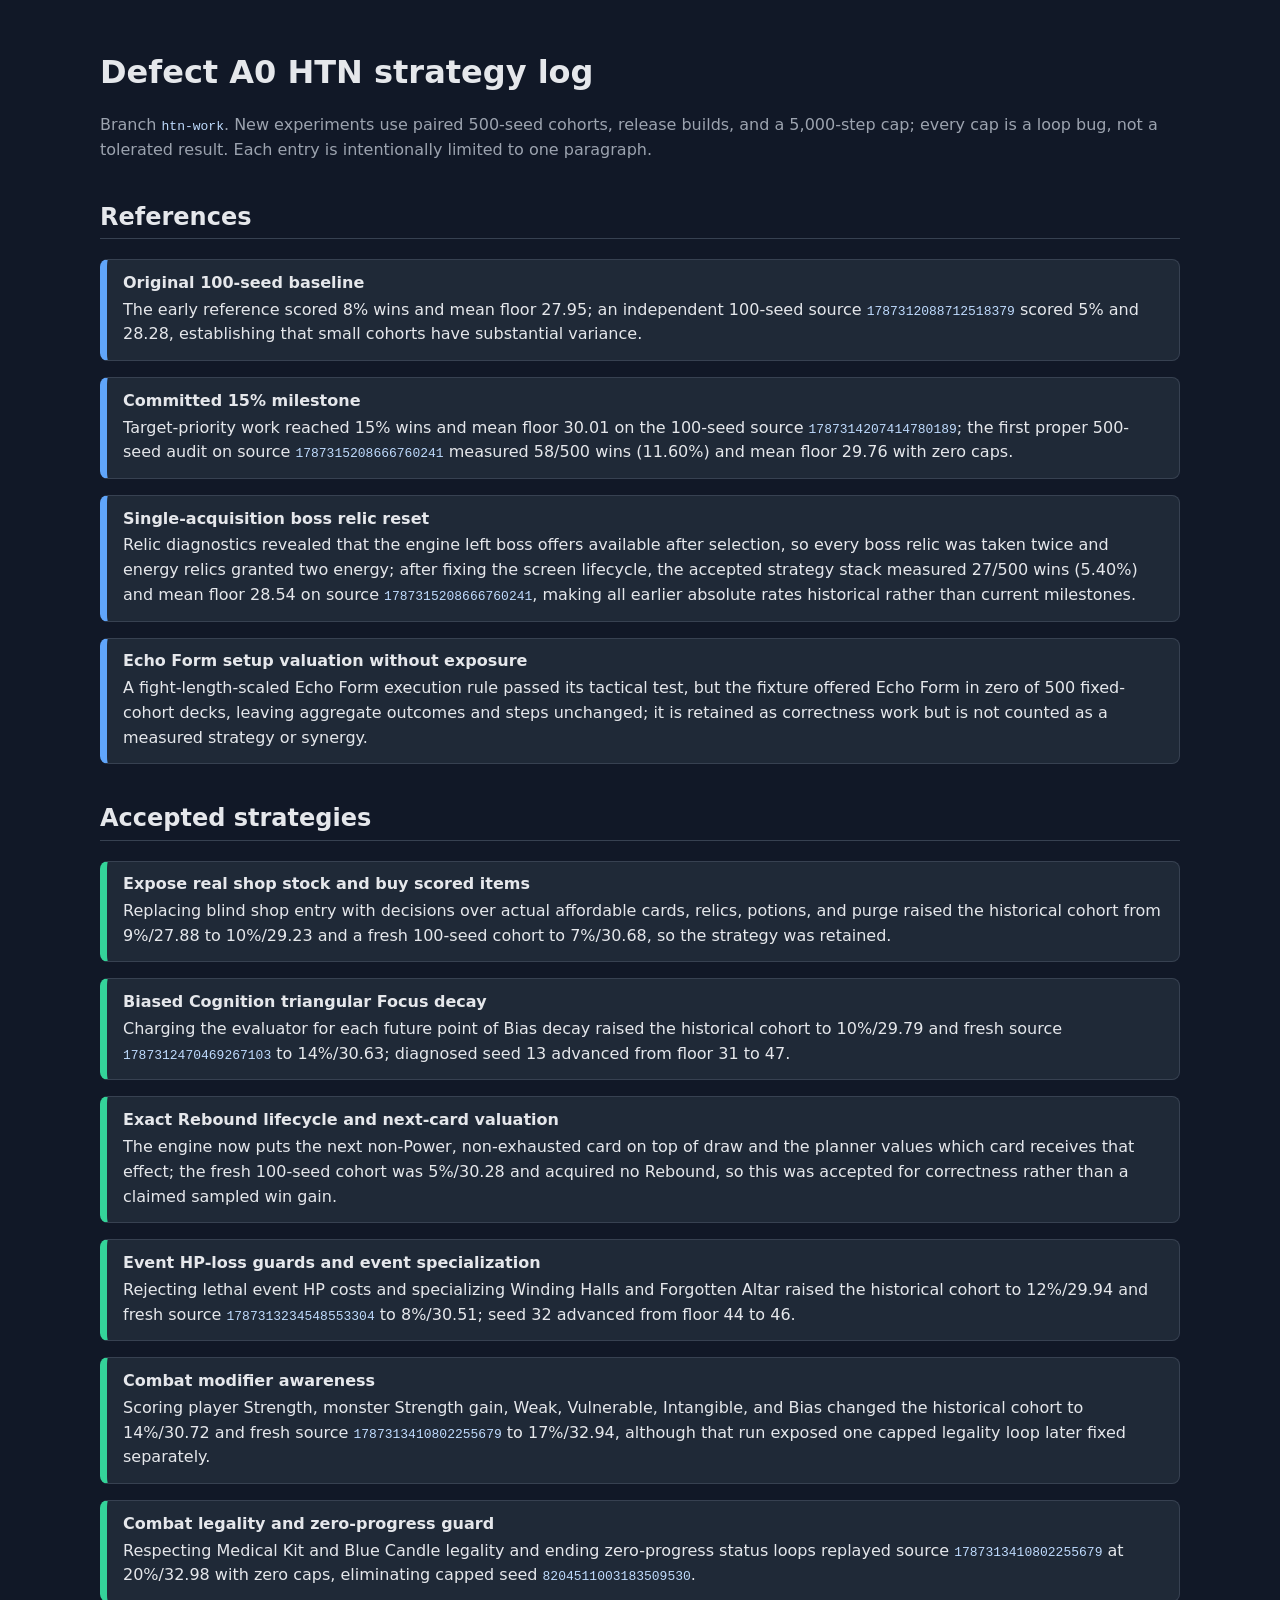
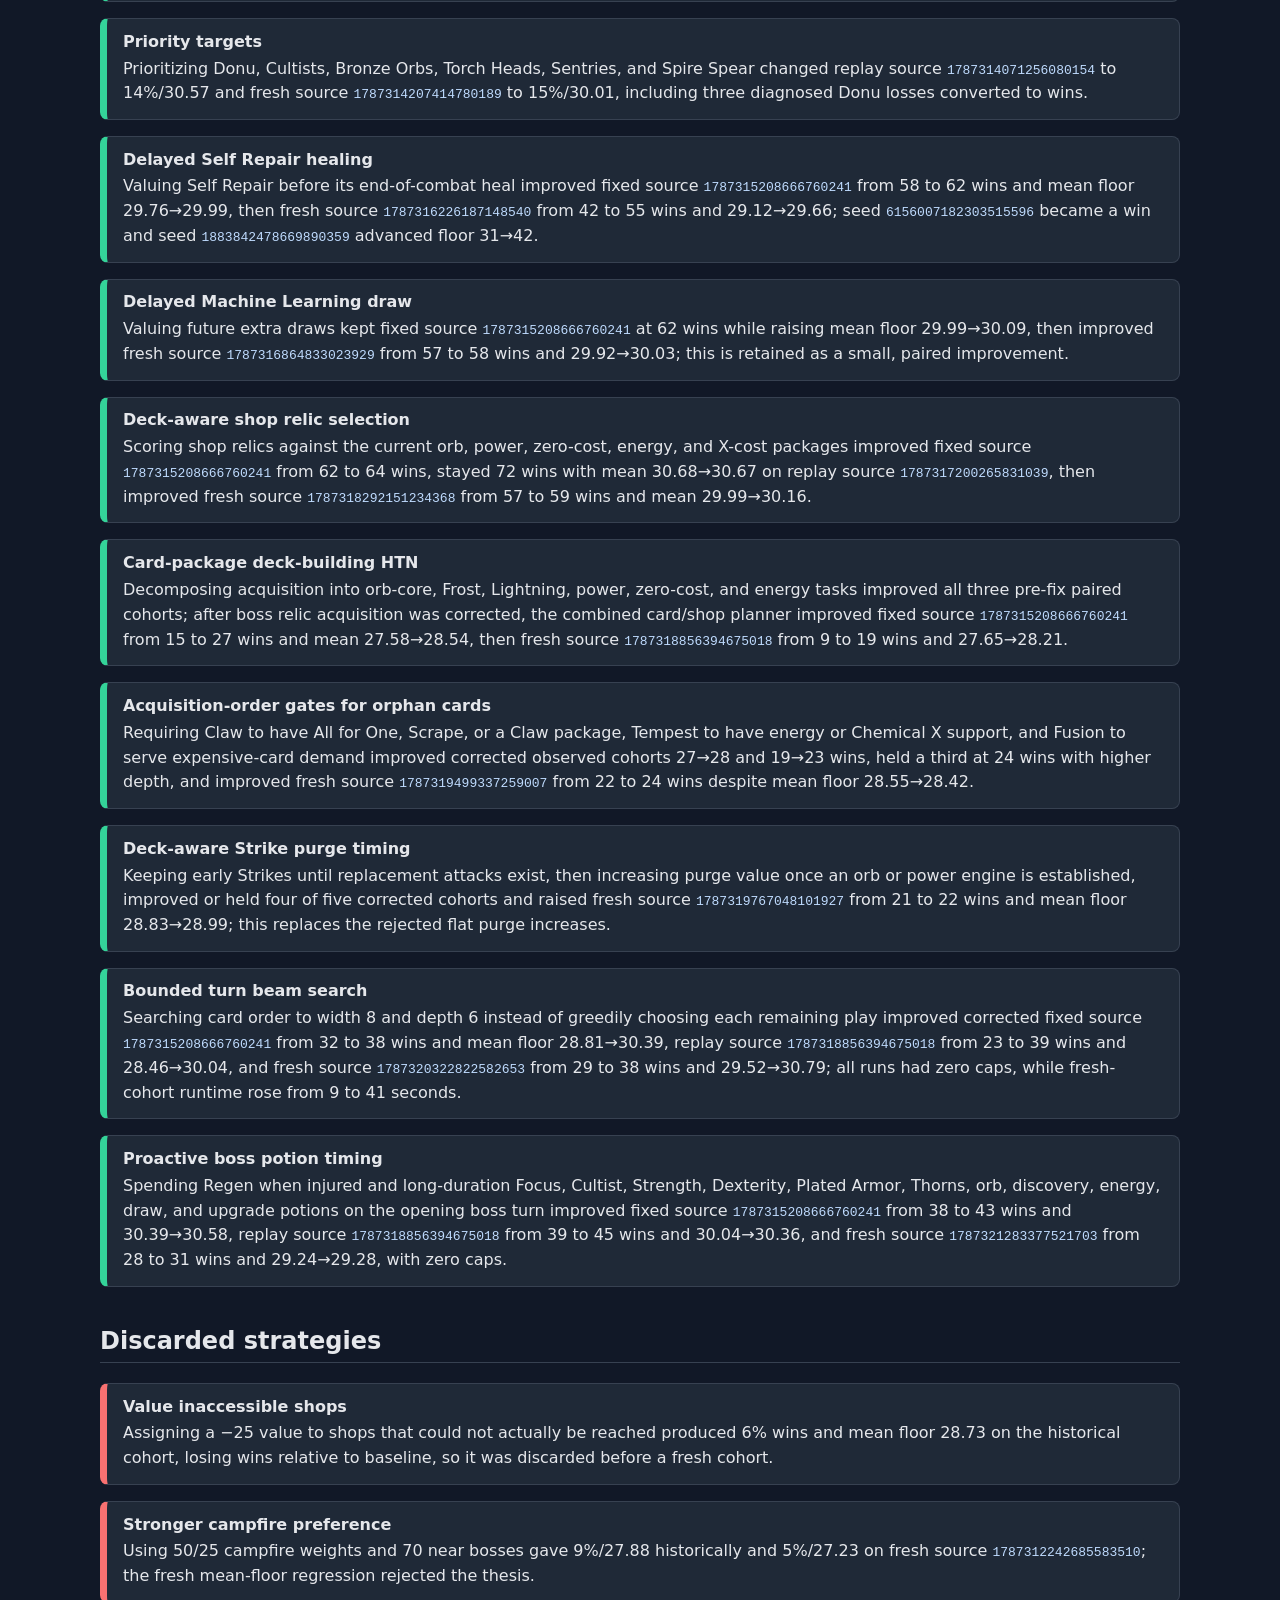
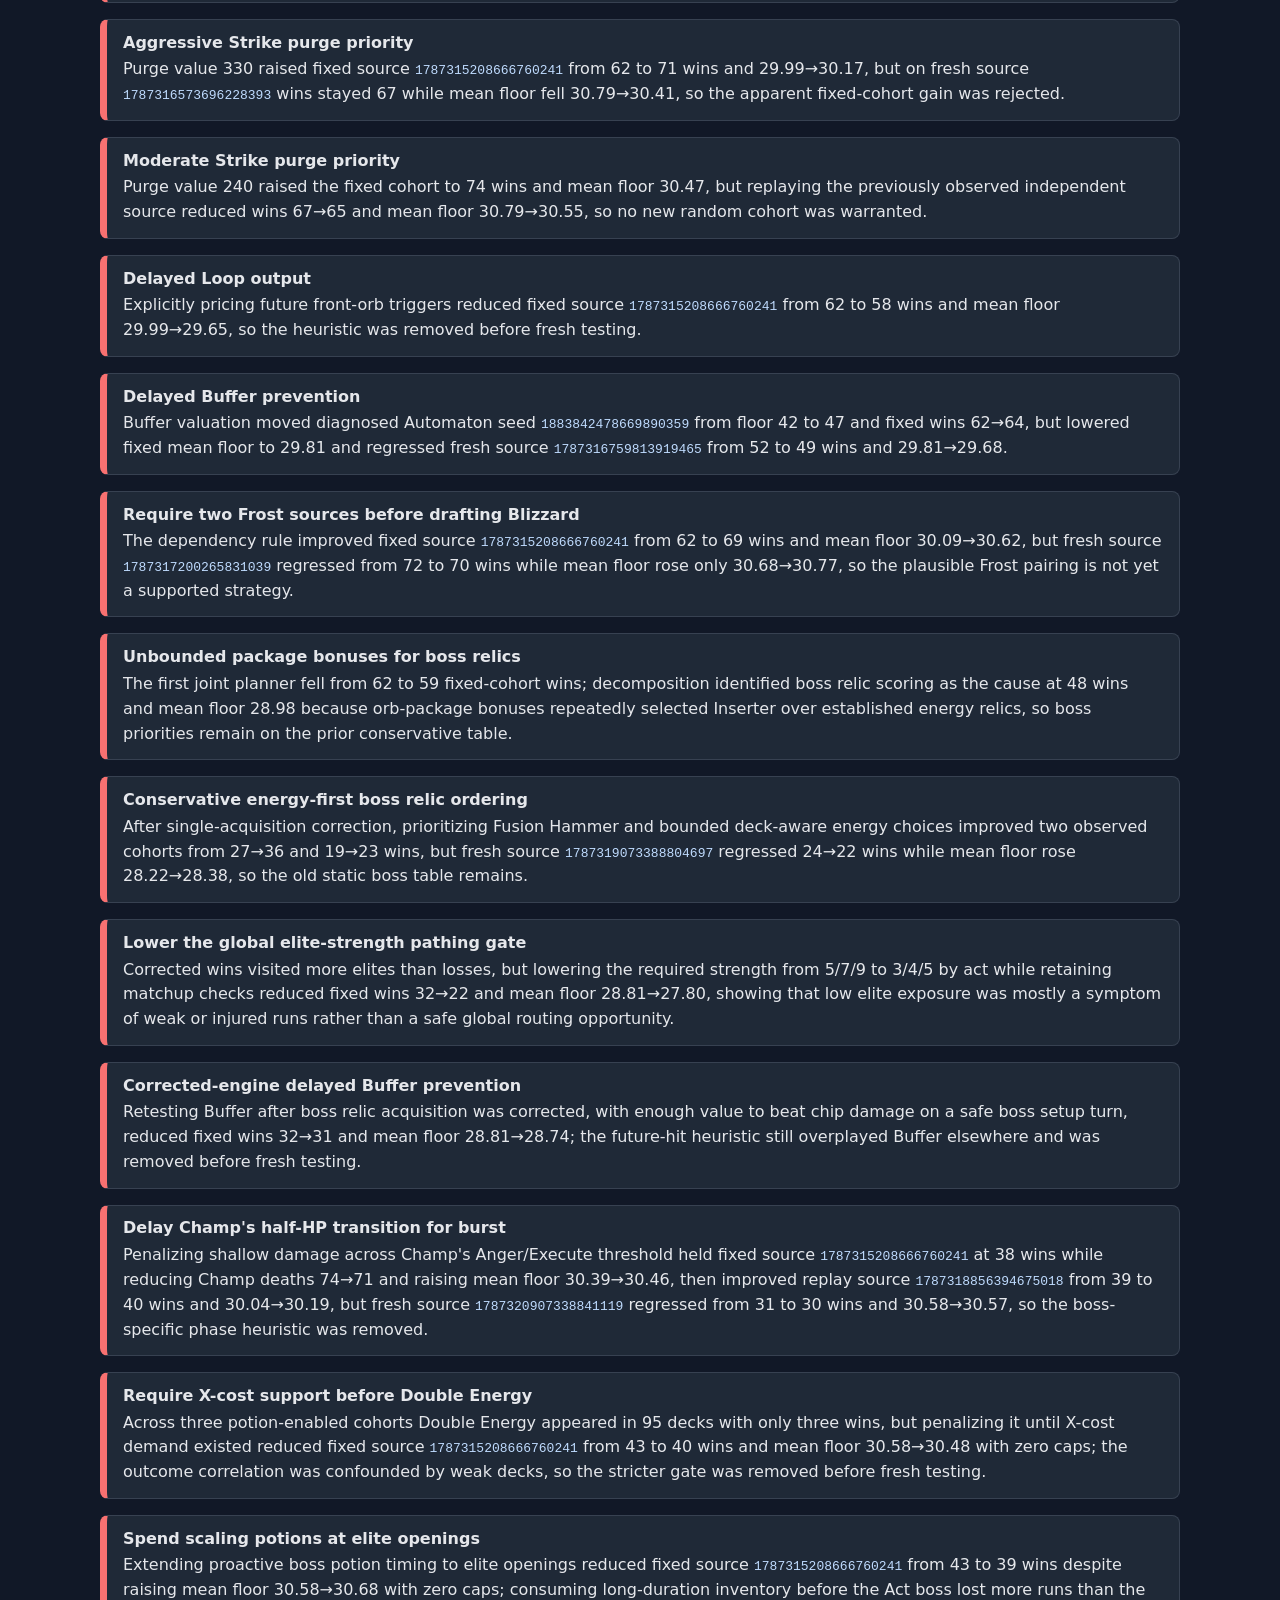
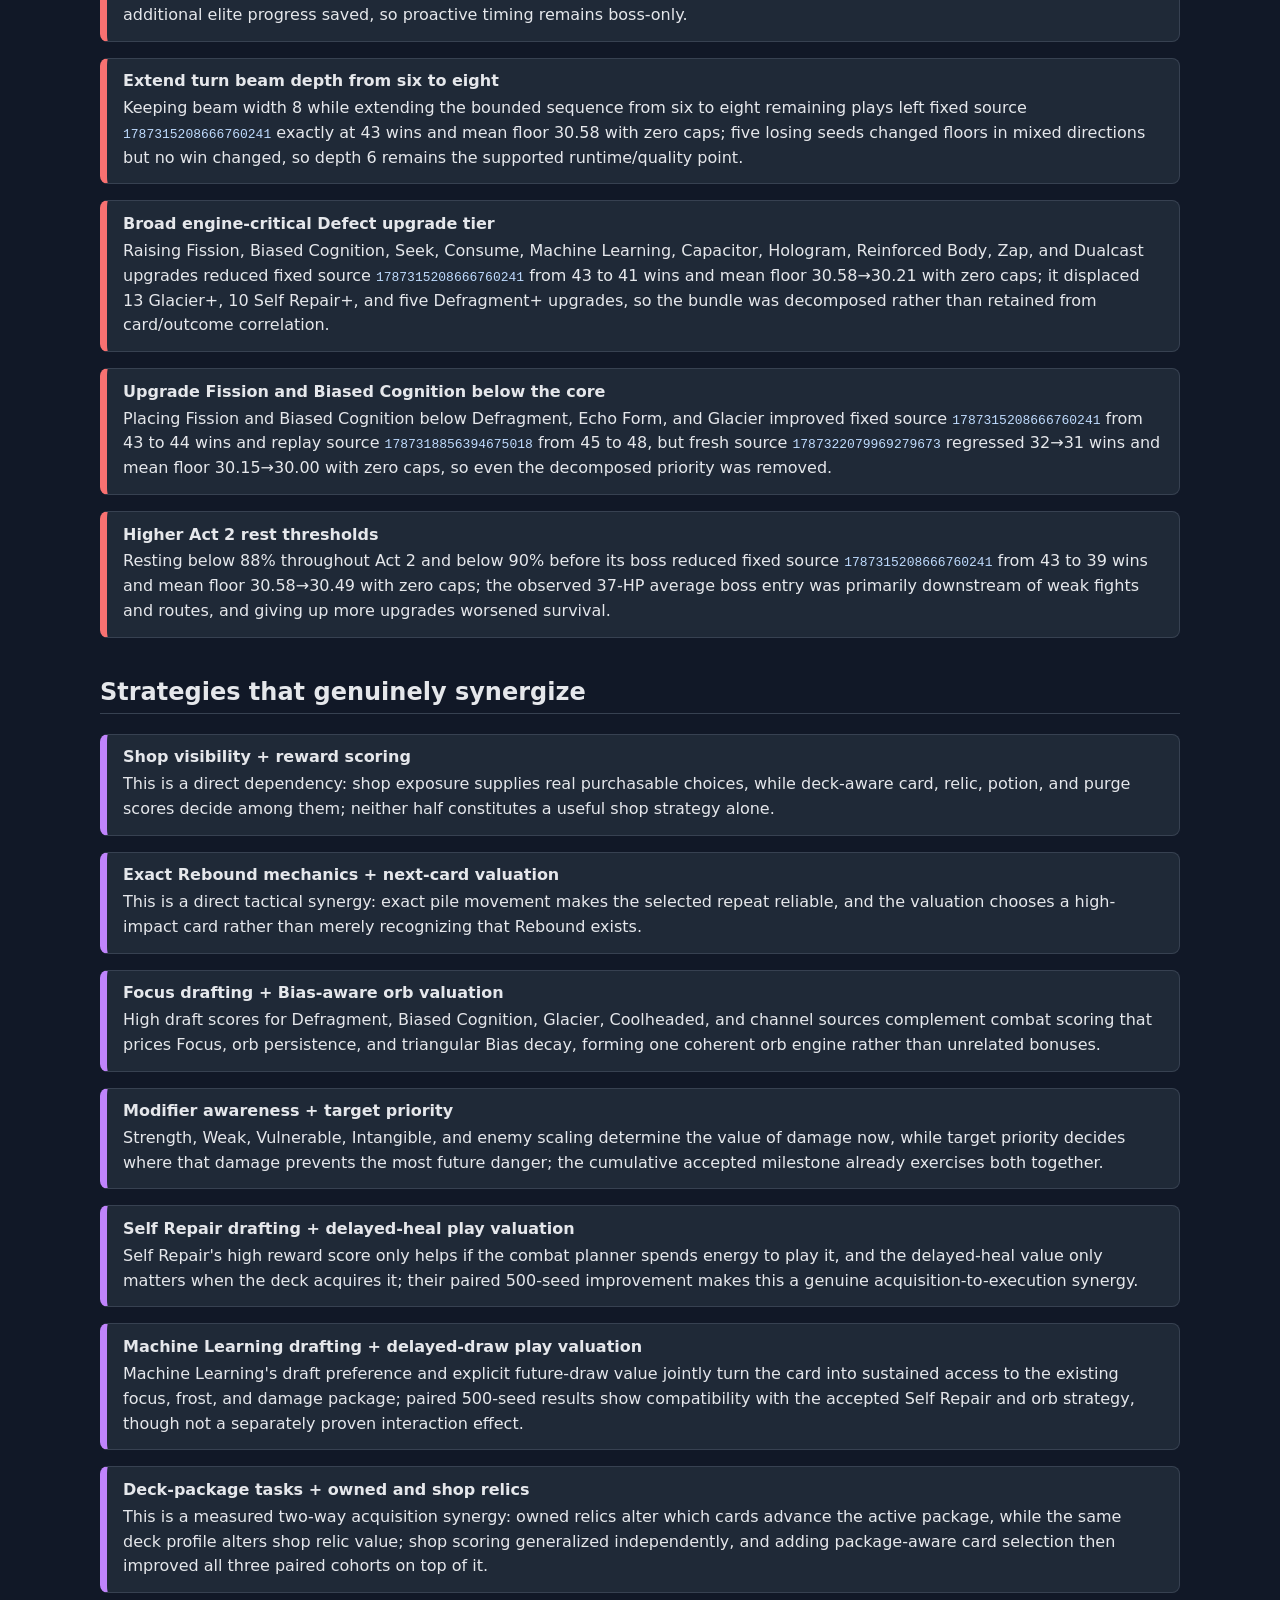
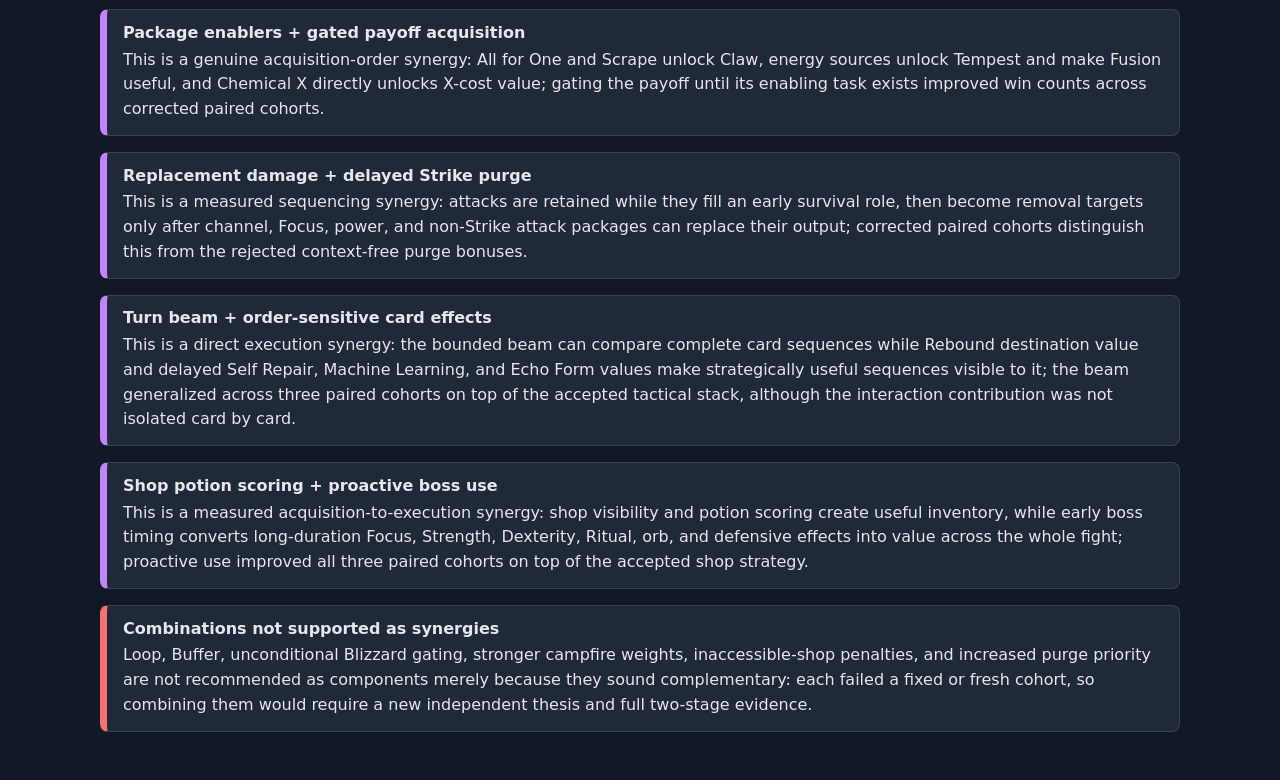
==== HTN_STRATEGY_LOG.html @ 32a55fc6 "Record discarded corrected HTN strategies" ====
<!doctype html>
<html lang="en">
<head>
  <meta charset="utf-8">
  <meta name="viewport" content="width=device-width, initial-scale=1">
  <title>Defect A0 HTN Strategy Log</title>
  <style>
    :root { color-scheme: dark; font-family: ui-sans-serif, system-ui, sans-serif; background: #111827; color: #e5e7eb; }
    body { max-width: 1080px; margin: 0 auto; padding: 2rem; line-height: 1.55; }
    h1, h2, h3 { line-height: 1.2; }
    h2 { margin-top: 2.5rem; border-bottom: 1px solid #374151; padding-bottom: .4rem; }
    article { border: 1px solid #374151; border-left-width: .45rem; border-radius: .5rem; margin: 1rem 0; padding: .8rem 1rem; background: #1f2937; }
    article.accepted { border-left-color: #34d399; }
    article.rejected { border-left-color: #f87171; }
    article.reference { border-left-color: #60a5fa; }
    article.synergy { border-left-color: #c084fc; }
    article h3 { margin: 0 0 .35rem; font-size: 1rem; }
    article p { margin: 0; }
    code { color: #bfdbfe; }
    .meta { color: #9ca3af; }
  </style>
</head>
<body>
  <header>
    <h1>Defect A0 HTN strategy log</h1>
    <p class="meta">Branch <code>htn-work</code>. New experiments use paired 500-seed cohorts, release builds, and a 5,000-step cap; every cap is a loop bug, not a tolerated result. Each entry is intentionally limited to one paragraph.</p>
  </header>

  <main>
    <section>
      <h2>References</h2>
      <article class="reference"><h3>Original 100-seed baseline</h3><p>The early reference scored 8% wins and mean floor 27.95; an independent 100-seed source <code>1787312088712518379</code> scored 5% and 28.28, establishing that small cohorts have substantial variance.</p></article>
      <article class="reference"><h3>Committed 15% milestone</h3><p>Target-priority work reached 15% wins and mean floor 30.01 on the 100-seed source <code>1787314207414780189</code>; the first proper 500-seed audit on source <code>1787315208666760241</code> measured 58/500 wins (11.60%) and mean floor 29.76 with zero caps.</p></article>
      <article class="reference"><h3>Single-acquisition boss relic reset</h3><p>Relic diagnostics revealed that the engine left boss offers available after selection, so every boss relic was taken twice and energy relics granted two energy; after fixing the screen lifecycle, the accepted strategy stack measured 27/500 wins (5.40%) and mean floor 28.54 on source <code>1787315208666760241</code>, making all earlier absolute rates historical rather than current milestones.</p></article>
      <article class="reference"><h3>Echo Form setup valuation without exposure</h3><p>A fight-length-scaled Echo Form execution rule passed its tactical test, but the fixture offered Echo Form in zero of 500 fixed-cohort decks, leaving aggregate outcomes and steps unchanged; it is retained as correctness work but is not counted as a measured strategy or synergy.</p></article>
    </section>

    <section>
      <h2>Accepted strategies</h2>
      <article class="accepted"><h3>Expose real shop stock and buy scored items</h3><p>Replacing blind shop entry with decisions over actual affordable cards, relics, potions, and purge raised the historical cohort from 9%/27.88 to 10%/29.23 and a fresh 100-seed cohort to 7%/30.68, so the strategy was retained.</p></article>
      <article class="accepted"><h3>Biased Cognition triangular Focus decay</h3><p>Charging the evaluator for each future point of Bias decay raised the historical cohort to 10%/29.79 and fresh source <code>1787312470469267103</code> to 14%/30.63; diagnosed seed 13 advanced from floor 31 to 47.</p></article>
      <article class="accepted"><h3>Exact Rebound lifecycle and next-card valuation</h3><p>The engine now puts the next non-Power, non-exhausted card on top of draw and the planner values which card receives that effect; the fresh 100-seed cohort was 5%/30.28 and acquired no Rebound, so this was accepted for correctness rather than a claimed sampled win gain.</p></article>
      <article class="accepted"><h3>Event HP-loss guards and event specialization</h3><p>Rejecting lethal event HP costs and specializing Winding Halls and Forgotten Altar raised the historical cohort to 12%/29.94 and fresh source <code>1787313234548553304</code> to 8%/30.51; seed 32 advanced from floor 44 to 46.</p></article>
      <article class="accepted"><h3>Combat modifier awareness</h3><p>Scoring player Strength, monster Strength gain, Weak, Vulnerable, Intangible, and Bias changed the historical cohort to 14%/30.72 and fresh source <code>1787313410802255679</code> to 17%/32.94, although that run exposed one capped legality loop later fixed separately.</p></article>
      <article class="accepted"><h3>Combat legality and zero-progress guard</h3><p>Respecting Medical Kit and Blue Candle legality and ending zero-progress status loops replayed source <code>1787313410802255679</code> at 20%/32.98 with zero caps, eliminating capped seed <code>8204511003183509530</code>.</p></article>
      <article class="accepted"><h3>Priority targets</h3><p>Prioritizing Donu, Cultists, Bronze Orbs, Torch Heads, Sentries, and Spire Spear changed replay source <code>1787314071256080154</code> to 14%/30.57 and fresh source <code>1787314207414780189</code> to 15%/30.01, including three diagnosed Donu losses converted to wins.</p></article>
      <article class="accepted"><h3>Delayed Self Repair healing</h3><p>Valuing Self Repair before its end-of-combat heal improved fixed source <code>1787315208666760241</code> from 58 to 62 wins and mean floor 29.76→29.99, then fresh source <code>1787316226187148540</code> from 42 to 55 wins and 29.12→29.66; seed <code>6156007182303515596</code> became a win and seed <code>1883842478669890359</code> advanced floor 31→42.</p></article>
      <article class="accepted"><h3>Delayed Machine Learning draw</h3><p>Valuing future extra draws kept fixed source <code>1787315208666760241</code> at 62 wins while raising mean floor 29.99→30.09, then improved fresh source <code>1787316864833023929</code> from 57 to 58 wins and 29.92→30.03; this is retained as a small, paired improvement.</p></article>
      <article class="accepted"><h3>Deck-aware shop relic selection</h3><p>Scoring shop relics against the current orb, power, zero-cost, energy, and X-cost packages improved fixed source <code>1787315208666760241</code> from 62 to 64 wins, stayed 72 wins with mean 30.68→30.67 on replay source <code>1787317200265831039</code>, then improved fresh source <code>1787318292151234368</code> from 57 to 59 wins and mean 29.99→30.16.</p></article>
      <article class="accepted"><h3>Card-package deck-building HTN</h3><p>Decomposing acquisition into orb-core, Frost, Lightning, power, zero-cost, and energy tasks improved all three pre-fix paired cohorts; after boss relic acquisition was corrected, the combined card/shop planner improved fixed source <code>1787315208666760241</code> from 15 to 27 wins and mean 27.58→28.54, then fresh source <code>1787318856394675018</code> from 9 to 19 wins and 27.65→28.21.</p></article>
      <article class="accepted"><h3>Acquisition-order gates for orphan cards</h3><p>Requiring Claw to have All for One, Scrape, or a Claw package, Tempest to have energy or Chemical X support, and Fusion to serve expensive-card demand improved corrected observed cohorts 27→28 and 19→23 wins, held a third at 24 wins with higher depth, and improved fresh source <code>1787319499337259007</code> from 22 to 24 wins despite mean floor 28.55→28.42.</p></article>
      <article class="accepted"><h3>Deck-aware Strike purge timing</h3><p>Keeping early Strikes until replacement attacks exist, then increasing purge value once an orb or power engine is established, improved or held four of five corrected cohorts and raised fresh source <code>1787319767048101927</code> from 21 to 22 wins and mean floor 28.83→28.99; this replaces the rejected flat purge increases.</p></article>
      <article class="accepted"><h3>Bounded turn beam search</h3><p>Searching card order to width 8 and depth 6 instead of greedily choosing each remaining play improved corrected fixed source <code>1787315208666760241</code> from 32 to 38 wins and mean floor 28.81→30.39, replay source <code>1787318856394675018</code> from 23 to 39 wins and 28.46→30.04, and fresh source <code>1787320322822582653</code> from 29 to 38 wins and 29.52→30.79; all runs had zero caps, while fresh-cohort runtime rose from 9 to 41 seconds.</p></article>
      <article class="accepted"><h3>Proactive boss potion timing</h3><p>Spending Regen when injured and long-duration Focus, Cultist, Strength, Dexterity, Plated Armor, Thorns, orb, discovery, energy, draw, and upgrade potions on the opening boss turn improved fixed source <code>1787315208666760241</code> from 38 to 43 wins and 30.39→30.58, replay source <code>1787318856394675018</code> from 39 to 45 wins and 30.04→30.36, and fresh source <code>1787321283377521703</code> from 28 to 31 wins and 29.24→29.28, with zero caps.</p></article>
    </section>

    <section>
      <h2>Discarded strategies</h2>
      <article class="rejected"><h3>Value inaccessible shops</h3><p>Assigning a −25 value to shops that could not actually be reached produced 6% wins and mean floor 28.73 on the historical cohort, losing wins relative to baseline, so it was discarded before a fresh cohort.</p></article>
      <article class="rejected"><h3>Stronger campfire preference</h3><p>Using 50/25 campfire weights and 70 near bosses gave 9%/27.88 historically and 5%/27.23 on fresh source <code>1787312242685583510</code>; the fresh mean-floor regression rejected the thesis.</p></article>
      <article class="rejected"><h3>Aggressive Strike purge priority</h3><p>Purge value 330 raised fixed source <code>1787315208666760241</code> from 62 to 71 wins and 29.99→30.17, but on fresh source <code>1787316573696228393</code> wins stayed 67 while mean floor fell 30.79→30.41, so the apparent fixed-cohort gain was rejected.</p></article>
      <article class="rejected"><h3>Moderate Strike purge priority</h3><p>Purge value 240 raised the fixed cohort to 74 wins and mean floor 30.47, but replaying the previously observed independent source reduced wins 67→65 and mean floor 30.79→30.55, so no new random cohort was warranted.</p></article>
      <article class="rejected"><h3>Delayed Loop output</h3><p>Explicitly pricing future front-orb triggers reduced fixed source <code>1787315208666760241</code> from 62 to 58 wins and mean floor 29.99→29.65, so the heuristic was removed before fresh testing.</p></article>
      <article class="rejected"><h3>Delayed Buffer prevention</h3><p>Buffer valuation moved diagnosed Automaton seed <code>1883842478669890359</code> from floor 42 to 47 and fixed wins 62→64, but lowered fixed mean floor to 29.81 and regressed fresh source <code>1787316759813919465</code> from 52 to 49 wins and 29.81→29.68.</p></article>
      <article class="rejected"><h3>Require two Frost sources before drafting Blizzard</h3><p>The dependency rule improved fixed source <code>1787315208666760241</code> from 62 to 69 wins and mean floor 30.09→30.62, but fresh source <code>1787317200265831039</code> regressed from 72 to 70 wins while mean floor rose only 30.68→30.77, so the plausible Frost pairing is not yet a supported strategy.</p></article>
      <article class="rejected"><h3>Unbounded package bonuses for boss relics</h3><p>The first joint planner fell from 62 to 59 fixed-cohort wins; decomposition identified boss relic scoring as the cause at 48 wins and mean floor 28.98 because orb-package bonuses repeatedly selected Inserter over established energy relics, so boss priorities remain on the prior conservative table.</p></article>
      <article class="rejected"><h3>Conservative energy-first boss relic ordering</h3><p>After single-acquisition correction, prioritizing Fusion Hammer and bounded deck-aware energy choices improved two observed cohorts from 27→36 and 19→23 wins, but fresh source <code>1787319073388804697</code> regressed 24→22 wins while mean floor rose 28.22→28.38, so the old static boss table remains.</p></article>
      <article class="rejected"><h3>Lower the global elite-strength pathing gate</h3><p>Corrected wins visited more elites than losses, but lowering the required strength from 5/7/9 to 3/4/5 by act while retaining matchup checks reduced fixed wins 32→22 and mean floor 28.81→27.80, showing that low elite exposure was mostly a symptom of weak or injured runs rather than a safe global routing opportunity.</p></article>
      <article class="rejected"><h3>Corrected-engine delayed Buffer prevention</h3><p>Retesting Buffer after boss relic acquisition was corrected, with enough value to beat chip damage on a safe boss setup turn, reduced fixed wins 32→31 and mean floor 28.81→28.74; the future-hit heuristic still overplayed Buffer elsewhere and was removed before fresh testing.</p></article>
      <article class="rejected"><h3>Delay Champ's half-HP transition for burst</h3><p>Penalizing shallow damage across Champ's Anger/Execute threshold held fixed source <code>1787315208666760241</code> at 38 wins while reducing Champ deaths 74→71 and raising mean floor 30.39→30.46, then improved replay source <code>1787318856394675018</code> from 39 to 40 wins and 30.04→30.19, but fresh source <code>1787320907338841119</code> regressed from 31 to 30 wins and 30.58→30.57, so the boss-specific phase heuristic was removed.</p></article>
      <article class="rejected"><h3>Require X-cost support before Double Energy</h3><p>Across three potion-enabled cohorts Double Energy appeared in 95 decks with only three wins, but penalizing it until X-cost demand existed reduced fixed source <code>1787315208666760241</code> from 43 to 40 wins and mean floor 30.58→30.48 with zero caps; the outcome correlation was confounded by weak decks, so the stricter gate was removed before fresh testing.</p></article>
      <article class="rejected"><h3>Spend scaling potions at elite openings</h3><p>Extending proactive boss potion timing to elite openings reduced fixed source <code>1787315208666760241</code> from 43 to 39 wins despite raising mean floor 30.58→30.68 with zero caps; consuming long-duration inventory before the Act boss lost more runs than the additional elite progress saved, so proactive timing remains boss-only.</p></article>
      <article class="rejected"><h3>Extend turn beam depth from six to eight</h3><p>Keeping beam width 8 while extending the bounded sequence from six to eight remaining plays left fixed source <code>1787315208666760241</code> exactly at 43 wins and mean floor 30.58 with zero caps; five losing seeds changed floors in mixed directions but no win changed, so depth 6 remains the supported runtime/quality point.</p></article>
      <article class="rejected"><h3>Broad engine-critical Defect upgrade tier</h3><p>Raising Fission, Biased Cognition, Seek, Consume, Machine Learning, Capacitor, Hologram, Reinforced Body, Zap, and Dualcast upgrades reduced fixed source <code>1787315208666760241</code> from 43 to 41 wins and mean floor 30.58→30.21 with zero caps; it displaced 13 Glacier+, 10 Self Repair+, and five Defragment+ upgrades, so the bundle was decomposed rather than retained from card/outcome correlation.</p></article>
      <article class="rejected"><h3>Upgrade Fission and Biased Cognition below the core</h3><p>Placing Fission and Biased Cognition below Defragment, Echo Form, and Glacier improved fixed source <code>1787315208666760241</code> from 43 to 44 wins and replay source <code>1787318856394675018</code> from 45 to 48, but fresh source <code>1787322079969279673</code> regressed 32→31 wins and mean floor 30.15→30.00 with zero caps, so even the decomposed priority was removed.</p></article>
      <article class="rejected"><h3>Higher Act 2 rest thresholds</h3><p>Resting below 88% throughout Act 2 and below 90% before its boss reduced fixed source <code>1787315208666760241</code> from 43 to 39 wins and mean floor 30.58→30.49 with zero caps; the observed 37-HP average boss entry was primarily downstream of weak fights and routes, and giving up more upgrades worsened survival.</p></article>
    </section>

    <section>
      <h2>Strategies that genuinely synergize</h2>
      <article class="synergy"><h3>Shop visibility + reward scoring</h3><p>This is a direct dependency: shop exposure supplies real purchasable choices, while deck-aware card, relic, potion, and purge scores decide among them; neither half constitutes a useful shop strategy alone.</p></article>
      <article class="synergy"><h3>Exact Rebound mechanics + next-card valuation</h3><p>This is a direct tactical synergy: exact pile movement makes the selected repeat reliable, and the valuation chooses a high-impact card rather than merely recognizing that Rebound exists.</p></article>
      <article class="synergy"><h3>Focus drafting + Bias-aware orb valuation</h3><p>High draft scores for Defragment, Biased Cognition, Glacier, Coolheaded, and channel sources complement combat scoring that prices Focus, orb persistence, and triangular Bias decay, forming one coherent orb engine rather than unrelated bonuses.</p></article>
      <article class="synergy"><h3>Modifier awareness + target priority</h3><p>Strength, Weak, Vulnerable, Intangible, and enemy scaling determine the value of damage now, while target priority decides where that damage prevents the most future danger; the cumulative accepted milestone already exercises both together.</p></article>
      <article class="synergy"><h3>Self Repair drafting + delayed-heal play valuation</h3><p>Self Repair's high reward score only helps if the combat planner spends energy to play it, and the delayed-heal value only matters when the deck acquires it; their paired 500-seed improvement makes this a genuine acquisition-to-execution synergy.</p></article>
      <article class="synergy"><h3>Machine Learning drafting + delayed-draw play valuation</h3><p>Machine Learning's draft preference and explicit future-draw value jointly turn the card into sustained access to the existing focus, frost, and damage package; paired 500-seed results show compatibility with the accepted Self Repair and orb strategy, though not a separately proven interaction effect.</p></article>
      <article class="synergy"><h3>Deck-package tasks + owned and shop relics</h3><p>This is a measured two-way acquisition synergy: owned relics alter which cards advance the active package, while the same deck profile alters shop relic value; shop scoring generalized independently, and adding package-aware card selection then improved all three paired cohorts on top of it.</p></article>
      <article class="synergy"><h3>Package enablers + gated payoff acquisition</h3><p>This is a genuine acquisition-order synergy: All for One and Scrape unlock Claw, energy sources unlock Tempest and make Fusion useful, and Chemical X directly unlocks X-cost value; gating the payoff until its enabling task exists improved win counts across corrected paired cohorts.</p></article>
      <article class="synergy"><h3>Replacement damage + delayed Strike purge</h3><p>This is a measured sequencing synergy: attacks are retained while they fill an early survival role, then become removal targets only after channel, Focus, power, and non-Strike attack packages can replace their output; corrected paired cohorts distinguish this from the rejected context-free purge bonuses.</p></article>
      <article class="synergy"><h3>Turn beam + order-sensitive card effects</h3><p>This is a direct execution synergy: the bounded beam can compare complete card sequences while Rebound destination value and delayed Self Repair, Machine Learning, and Echo Form values make strategically useful sequences visible to it; the beam generalized across three paired cohorts on top of the accepted tactical stack, although the interaction contribution was not isolated card by card.</p></article>
      <article class="synergy"><h3>Shop potion scoring + proactive boss use</h3><p>This is a measured acquisition-to-execution synergy: shop visibility and potion scoring create useful inventory, while early boss timing converts long-duration Focus, Strength, Dexterity, Ritual, orb, and defensive effects into value across the whole fight; proactive use improved all three paired cohorts on top of the accepted shop strategy.</p></article>
      <article class="rejected"><h3>Combinations not supported as synergies</h3><p>Loop, Buffer, unconditional Blizzard gating, stronger campfire weights, inaccessible-shop penalties, and increased purge priority are not recommended as components merely because they sound complementary: each failed a fixed or fresh cohort, so combining them would require a new independent thesis and full two-stage evidence.</p></article>
    </section>
  </main>
</body>
</html>
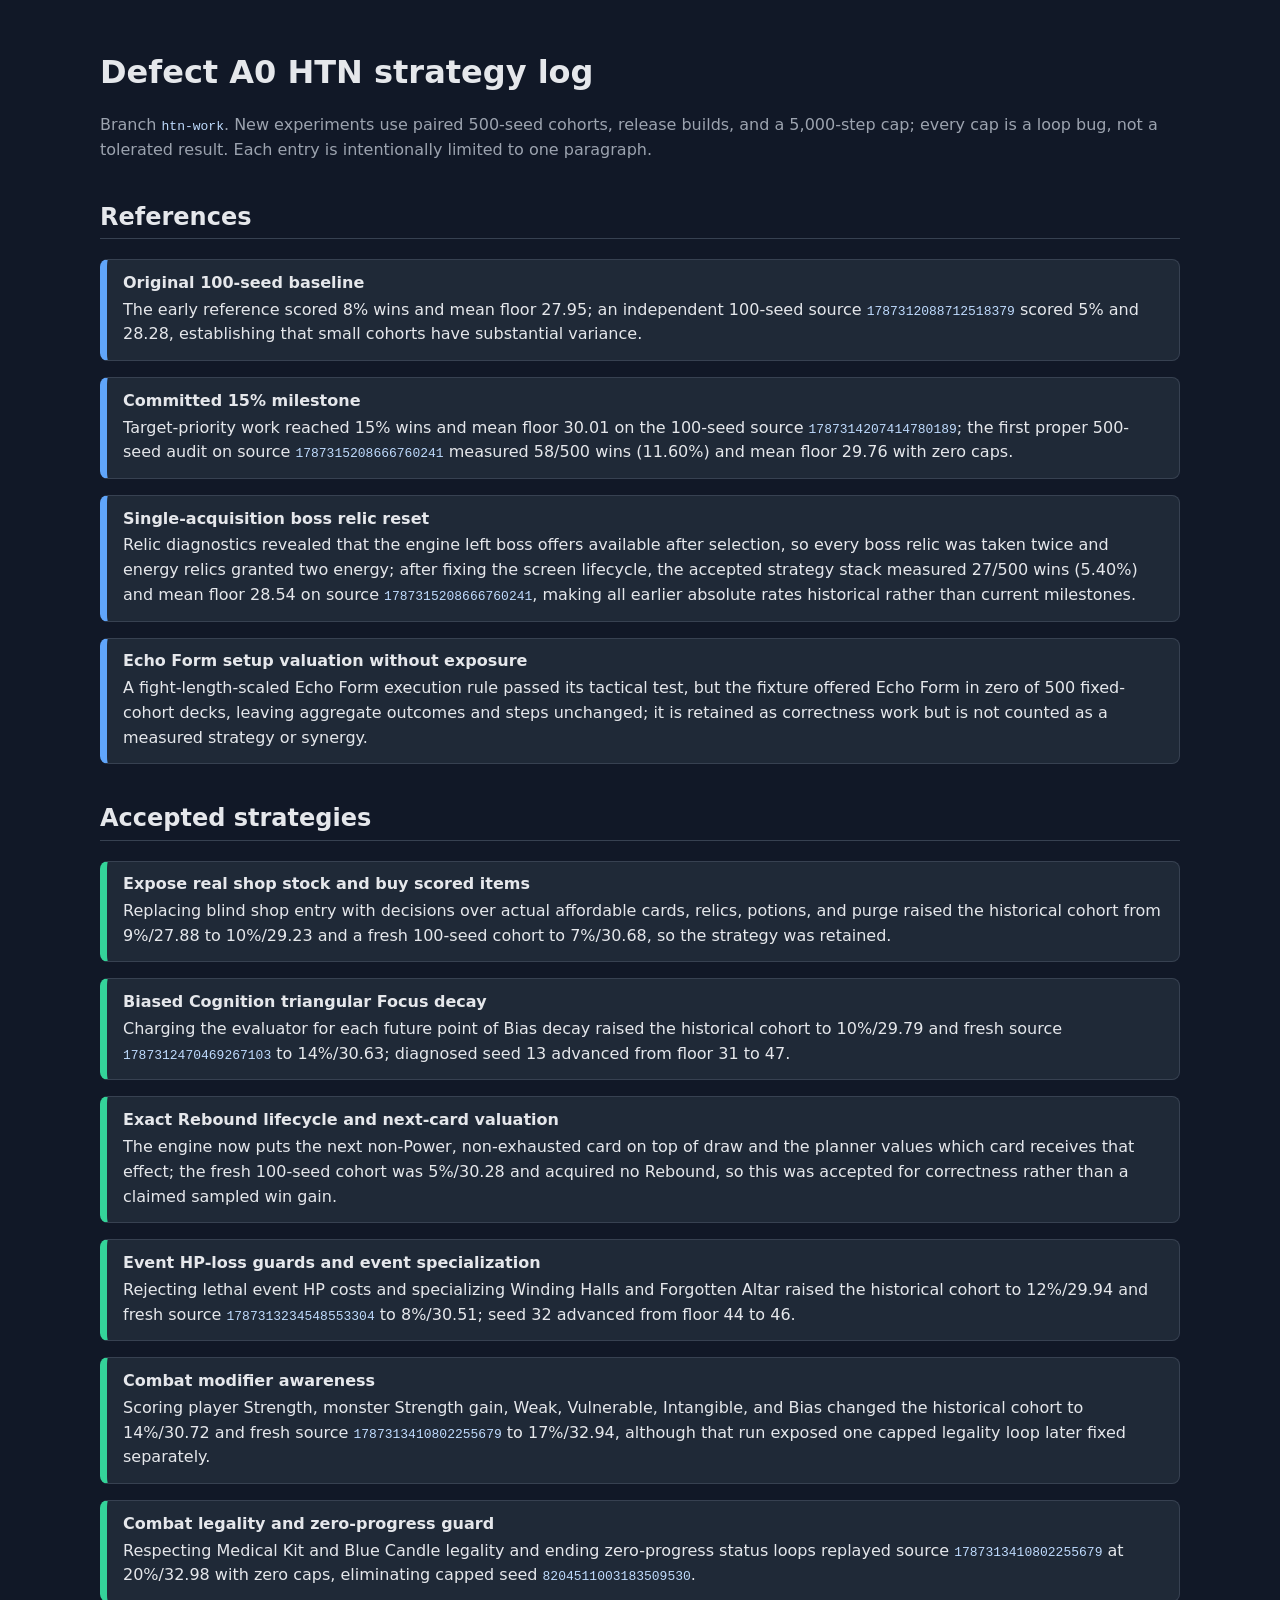
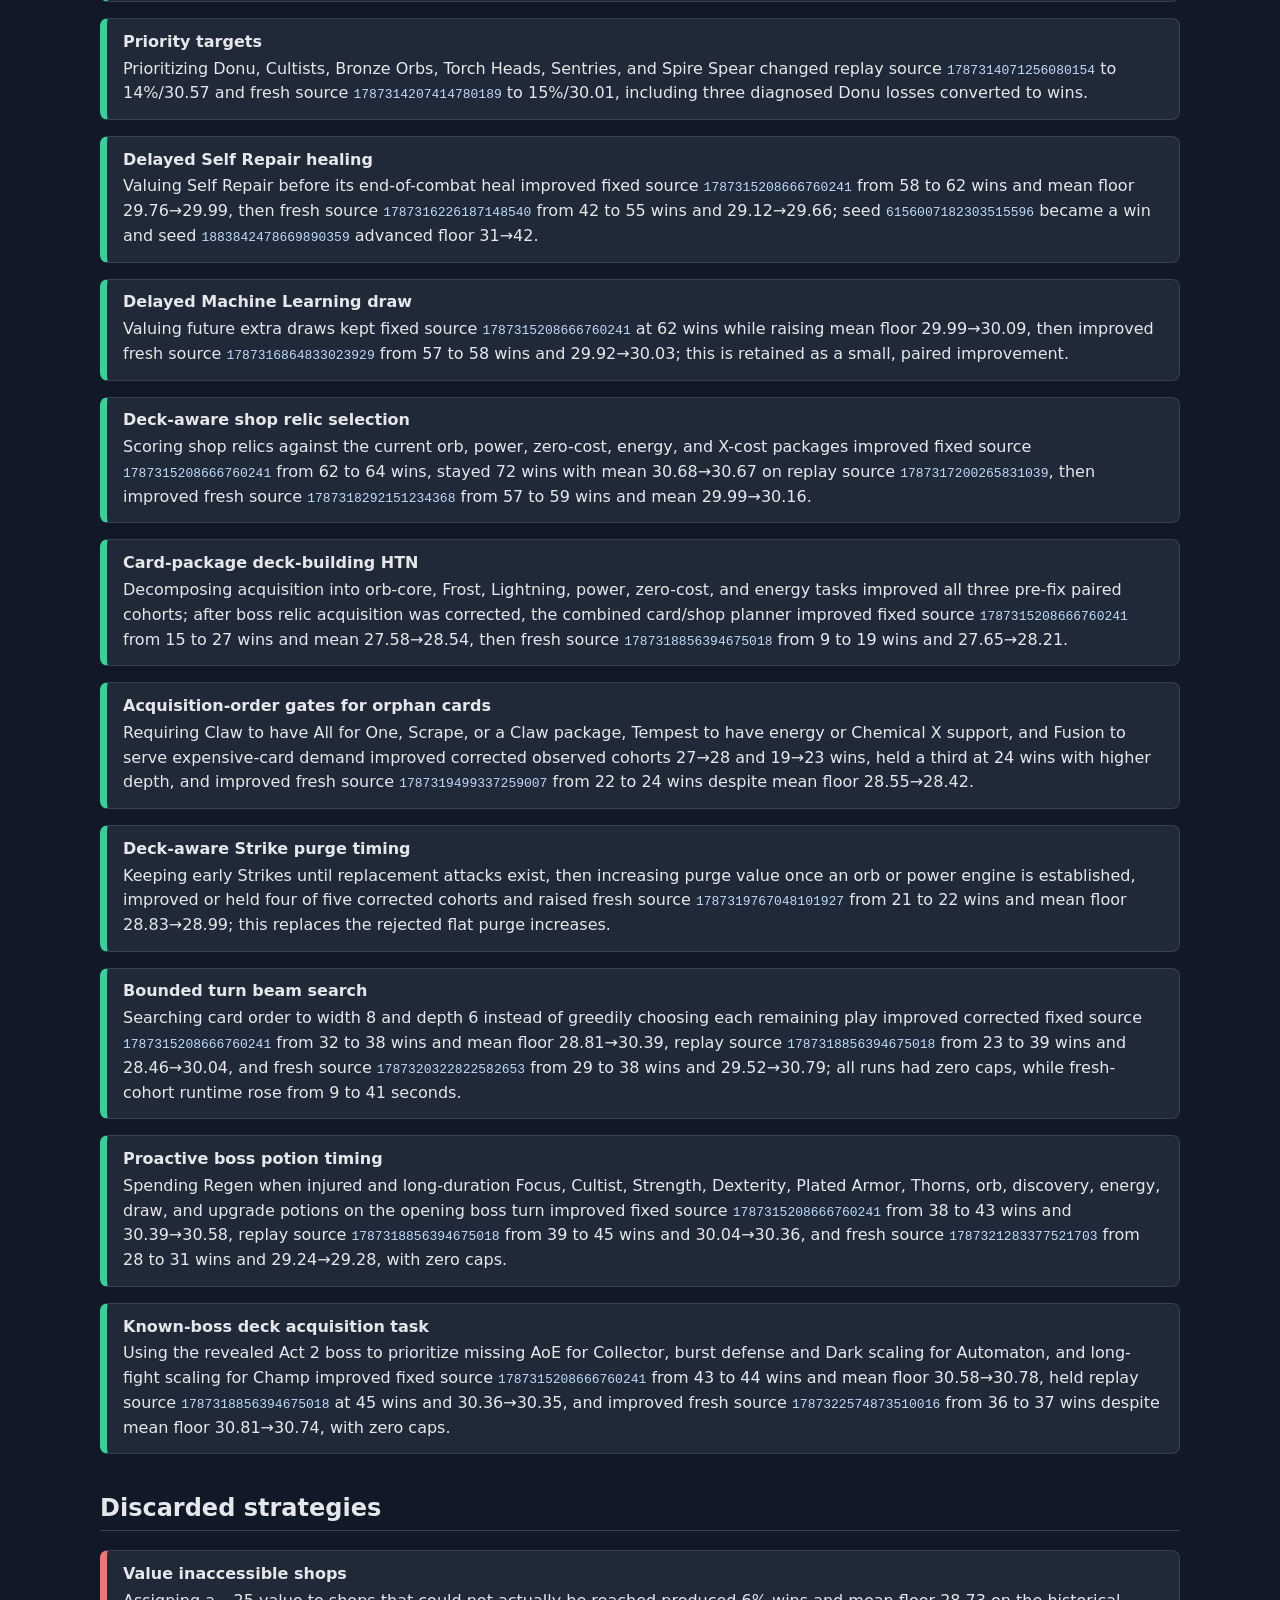
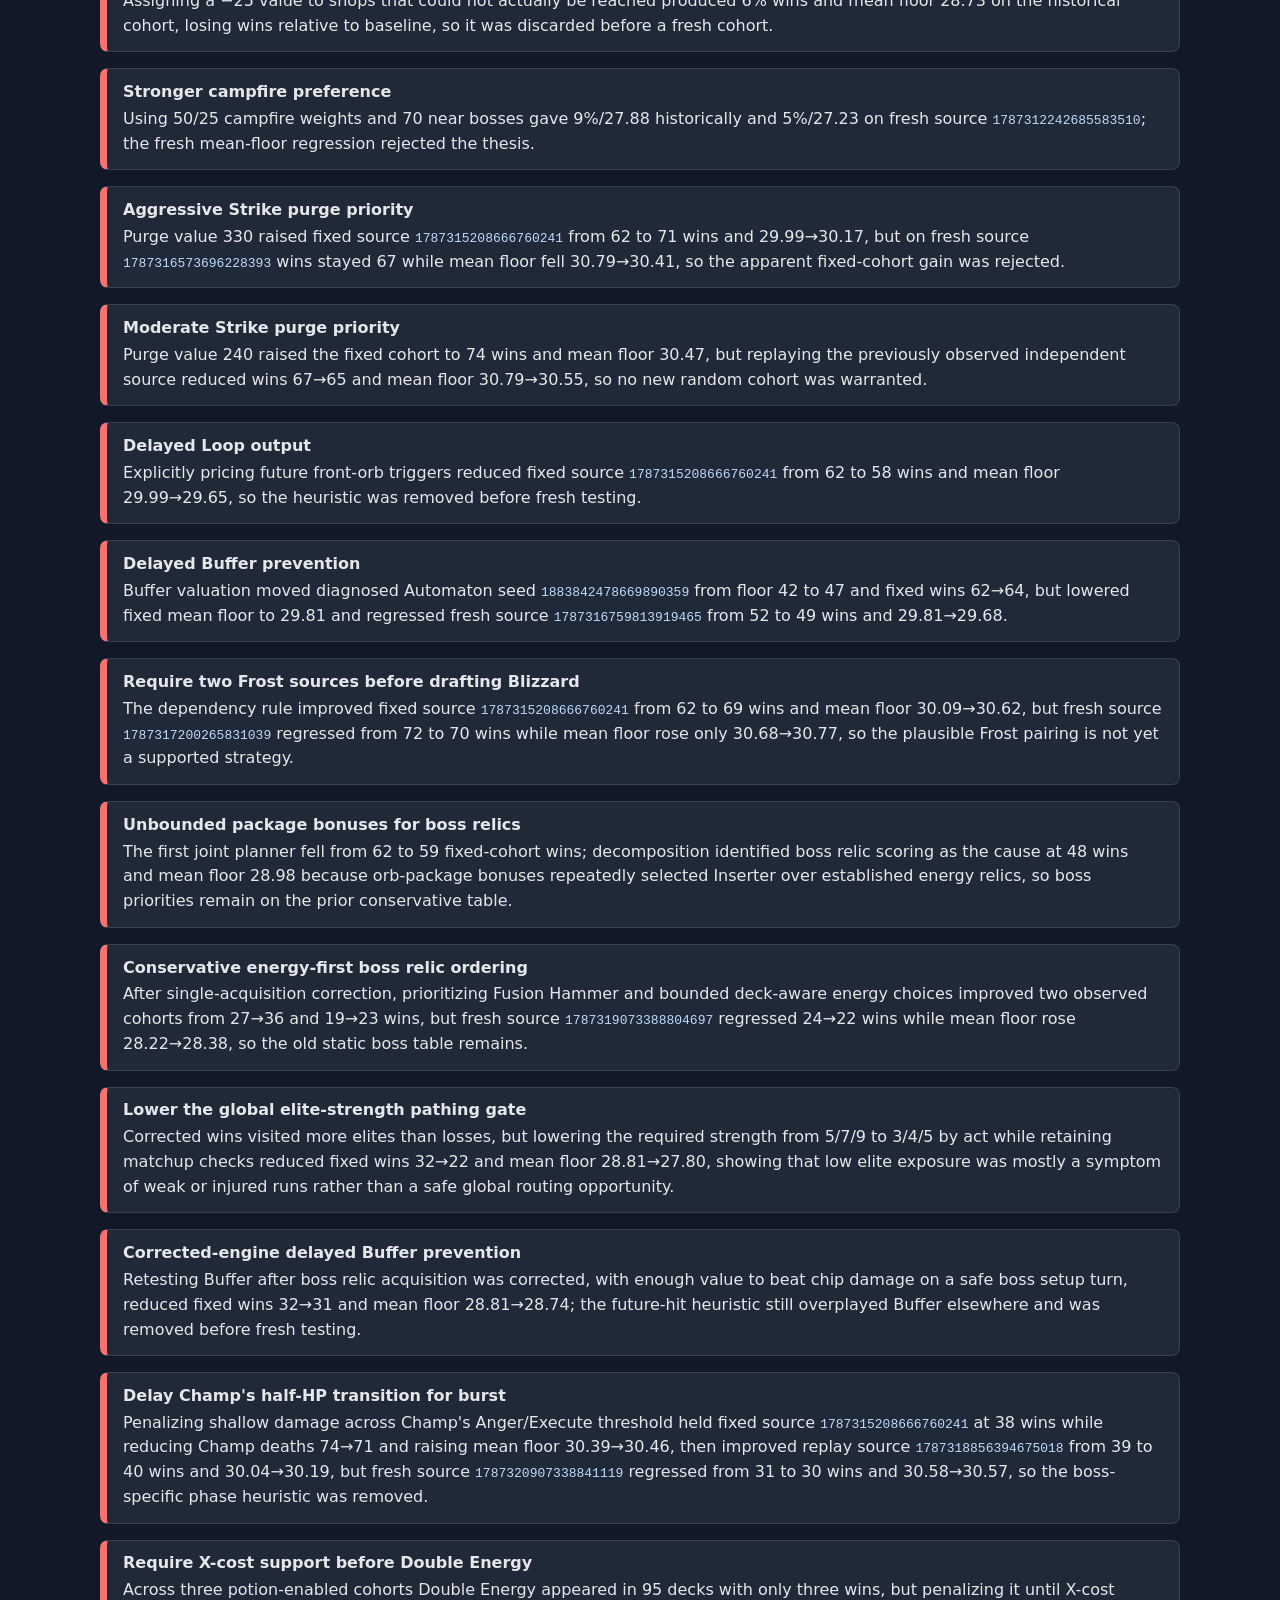
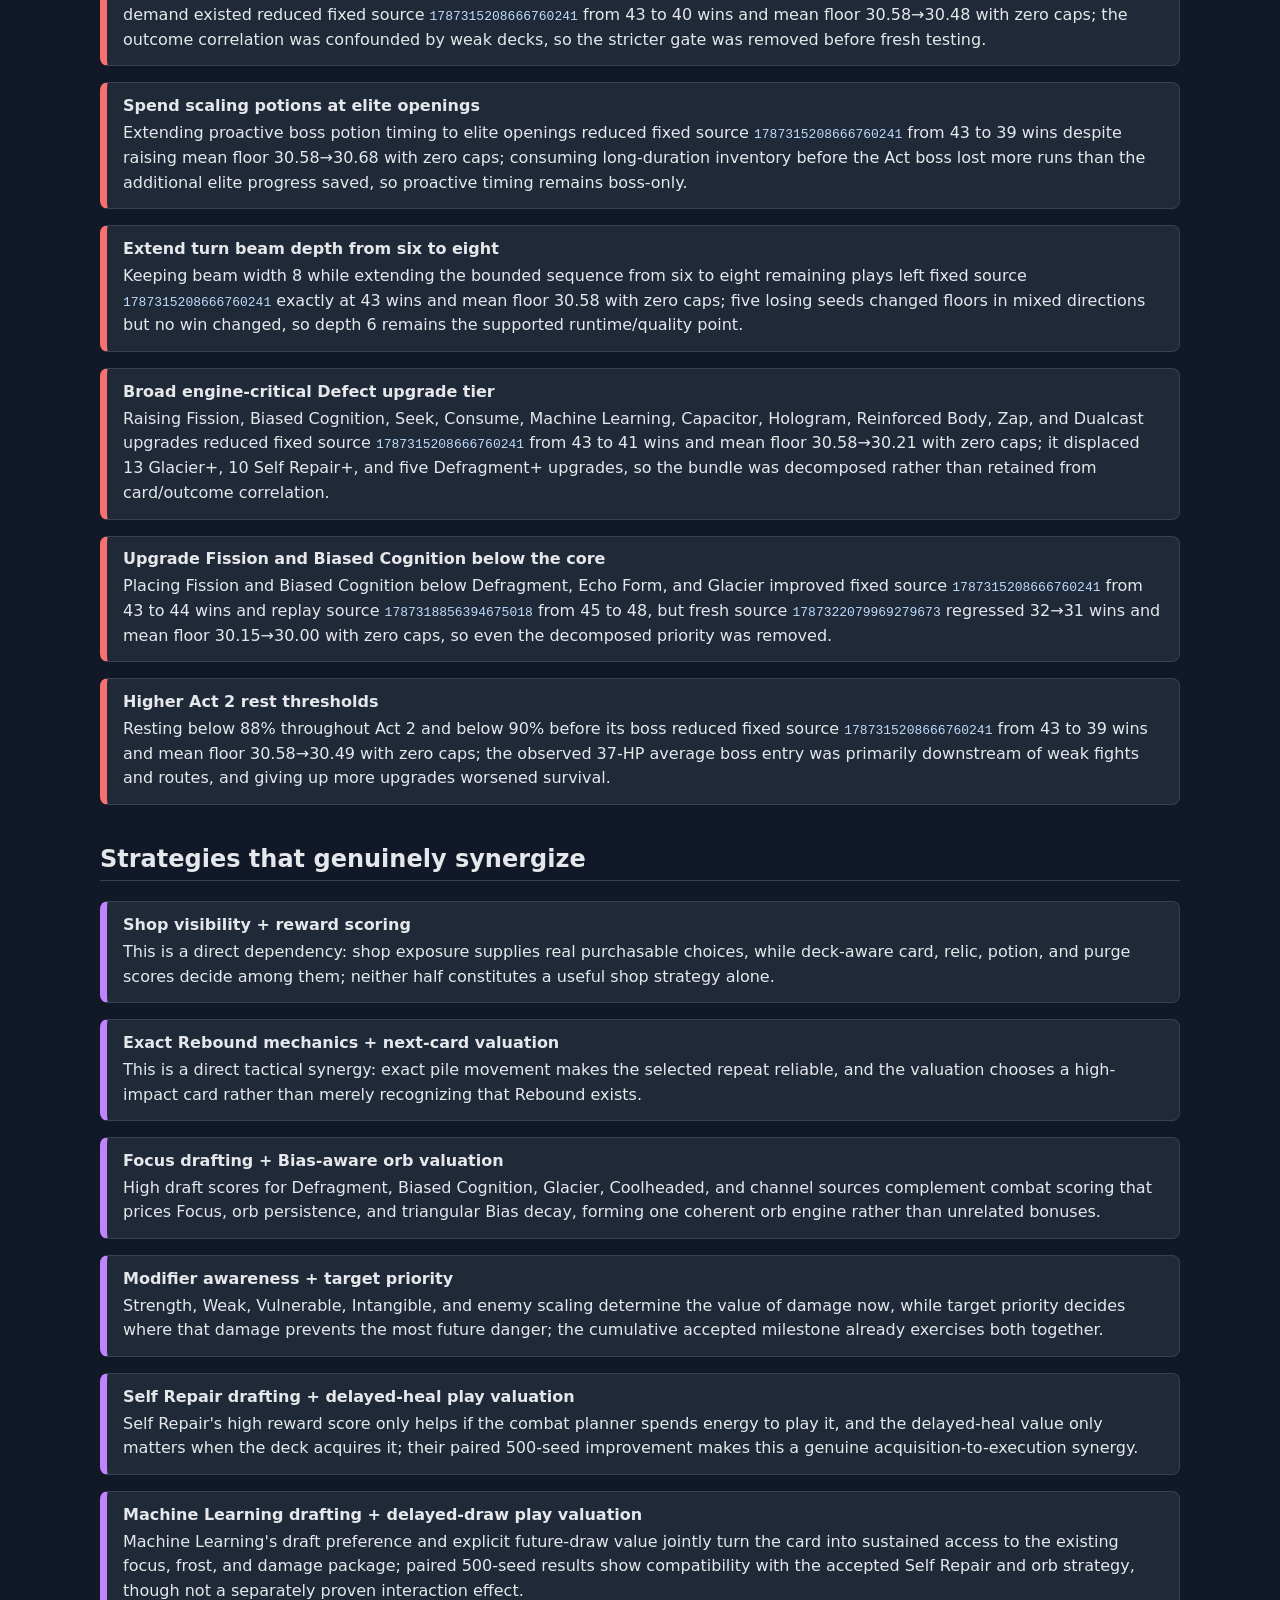
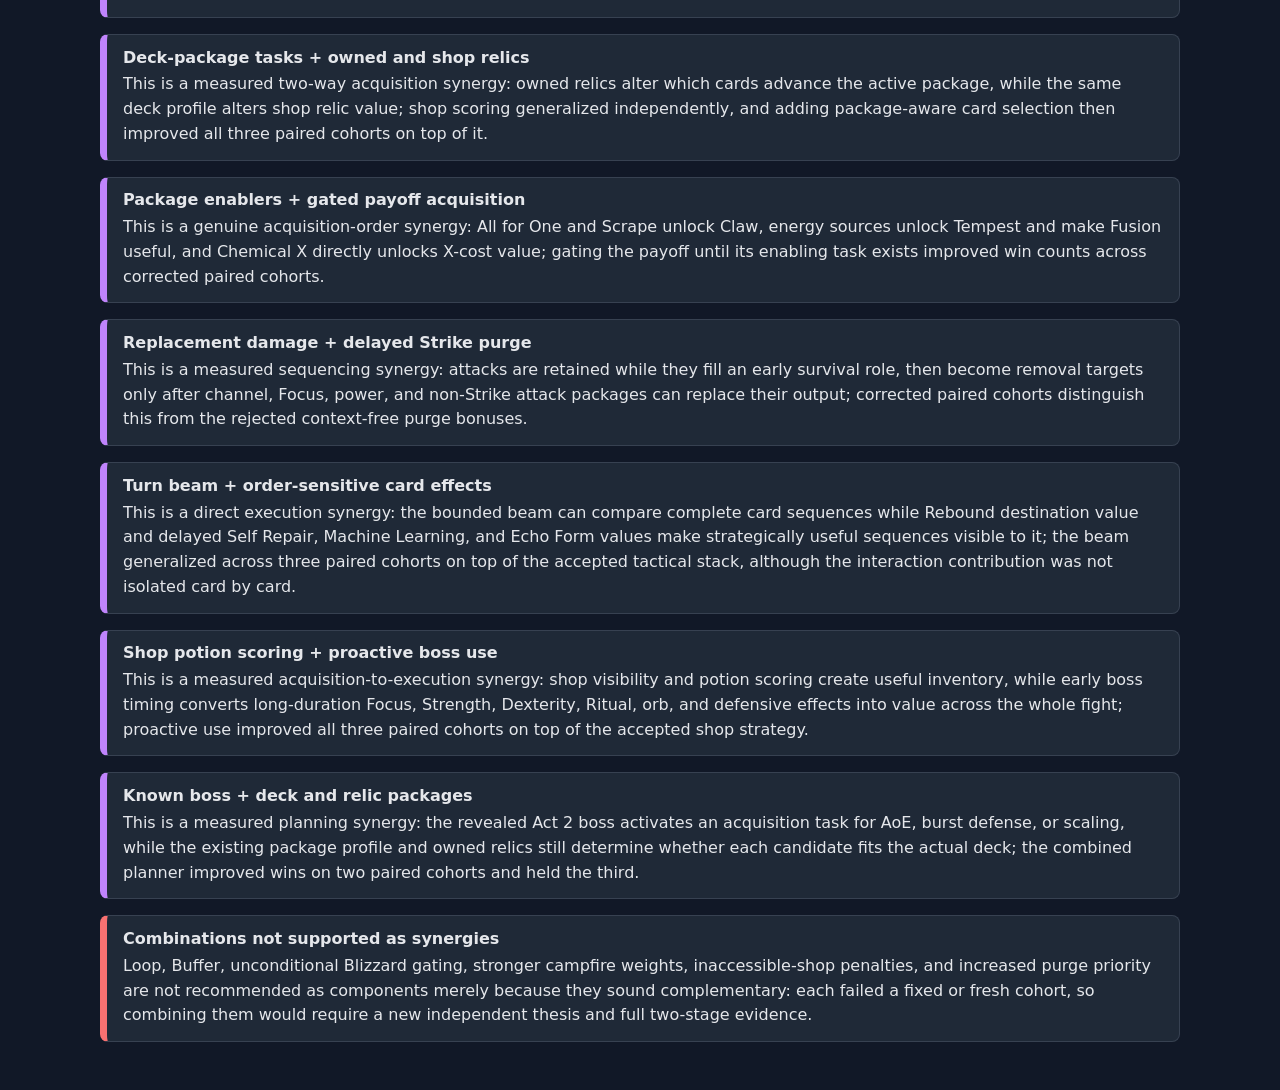
==== commit 2c9a2deb: "Adapt deck planning to the known Act 2 boss" ====
--- a/HTN_STRATEGY_LOG.html
+++ b/HTN_STRATEGY_LOG.html
@@ -52,6 +52,7 @@
       <article class="accepted"><h3>Deck-aware Strike purge timing</h3><p>Keeping early Strikes until replacement attacks exist, then increasing purge value once an orb or power engine is established, improved or held four of five corrected cohorts and raised fresh source <code>1787319767048101927</code> from 21 to 22 wins and mean floor 28.83→28.99; this replaces the rejected flat purge increases.</p></article>
       <article class="accepted"><h3>Bounded turn beam search</h3><p>Searching card order to width 8 and depth 6 instead of greedily choosing each remaining play improved corrected fixed source <code>1787315208666760241</code> from 32 to 38 wins and mean floor 28.81→30.39, replay source <code>1787318856394675018</code> from 23 to 39 wins and 28.46→30.04, and fresh source <code>1787320322822582653</code> from 29 to 38 wins and 29.52→30.79; all runs had zero caps, while fresh-cohort runtime rose from 9 to 41 seconds.</p></article>
       <article class="accepted"><h3>Proactive boss potion timing</h3><p>Spending Regen when injured and long-duration Focus, Cultist, Strength, Dexterity, Plated Armor, Thorns, orb, discovery, energy, draw, and upgrade potions on the opening boss turn improved fixed source <code>1787315208666760241</code> from 38 to 43 wins and 30.39→30.58, replay source <code>1787318856394675018</code> from 39 to 45 wins and 30.04→30.36, and fresh source <code>1787321283377521703</code> from 28 to 31 wins and 29.24→29.28, with zero caps.</p></article>
+      <article class="accepted"><h3>Known-boss deck acquisition task</h3><p>Using the revealed Act 2 boss to prioritize missing AoE for Collector, burst defense and Dark scaling for Automaton, and long-fight scaling for Champ improved fixed source <code>1787315208666760241</code> from 43 to 44 wins and mean floor 30.58→30.78, held replay source <code>1787318856394675018</code> at 45 wins and 30.36→30.35, and improved fresh source <code>1787322574873510016</code> from 36 to 37 wins despite mean floor 30.81→30.74, with zero caps.</p></article>
     </section>
 
     <section>
@@ -89,6 +90,7 @@
       <article class="synergy"><h3>Replacement damage + delayed Strike purge</h3><p>This is a measured sequencing synergy: attacks are retained while they fill an early survival role, then become removal targets only after channel, Focus, power, and non-Strike attack packages can replace their output; corrected paired cohorts distinguish this from the rejected context-free purge bonuses.</p></article>
       <article class="synergy"><h3>Turn beam + order-sensitive card effects</h3><p>This is a direct execution synergy: the bounded beam can compare complete card sequences while Rebound destination value and delayed Self Repair, Machine Learning, and Echo Form values make strategically useful sequences visible to it; the beam generalized across three paired cohorts on top of the accepted tactical stack, although the interaction contribution was not isolated card by card.</p></article>
       <article class="synergy"><h3>Shop potion scoring + proactive boss use</h3><p>This is a measured acquisition-to-execution synergy: shop visibility and potion scoring create useful inventory, while early boss timing converts long-duration Focus, Strength, Dexterity, Ritual, orb, and defensive effects into value across the whole fight; proactive use improved all three paired cohorts on top of the accepted shop strategy.</p></article>
+      <article class="synergy"><h3>Known boss + deck and relic packages</h3><p>This is a measured planning synergy: the revealed Act 2 boss activates an acquisition task for AoE, burst defense, or scaling, while the existing package profile and owned relics still determine whether each candidate fits the actual deck; the combined planner improved wins on two paired cohorts and held the third.</p></article>
       <article class="rejected"><h3>Combinations not supported as synergies</h3><p>Loop, Buffer, unconditional Blizzard gating, stronger campfire weights, inaccessible-shop penalties, and increased purge priority are not recommended as components merely because they sound complementary: each failed a fixed or fresh cohort, so combining them would require a new independent thesis and full two-stage evidence.</p></article>
     </section>
   </main>
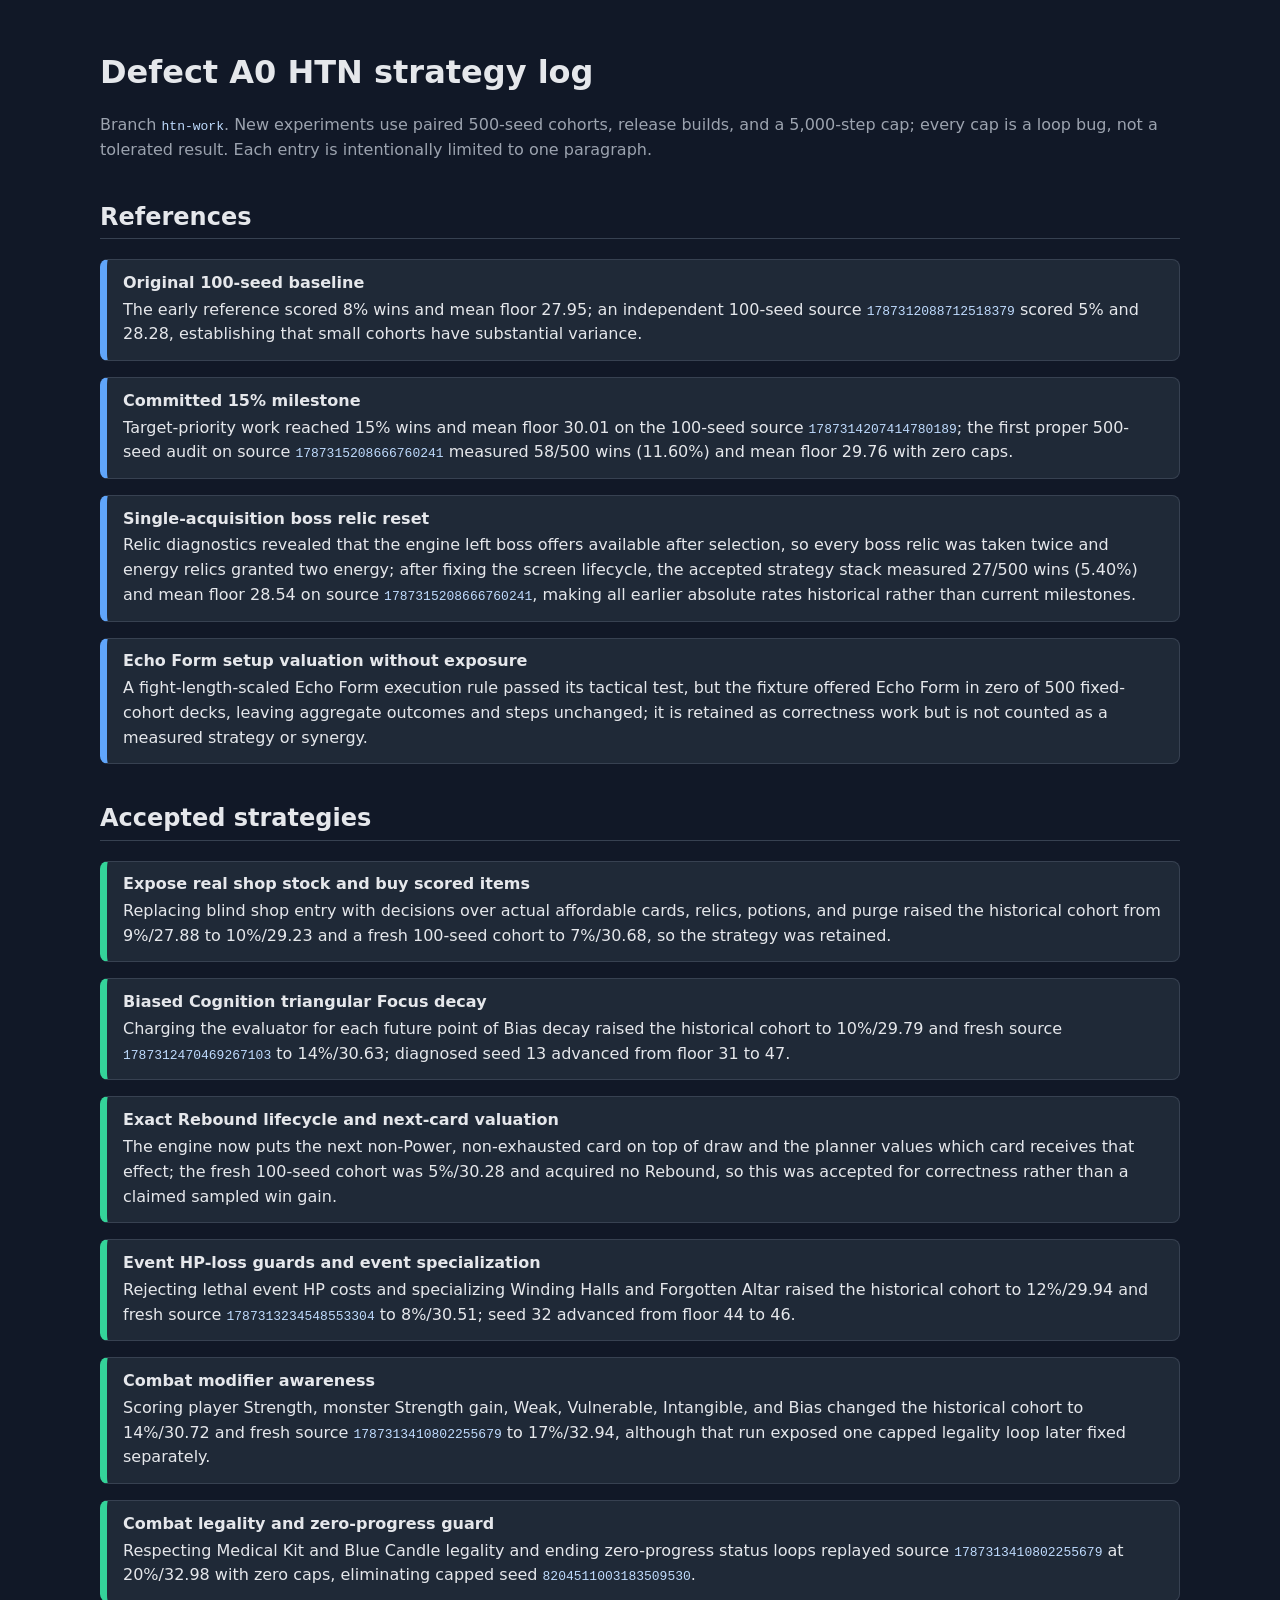
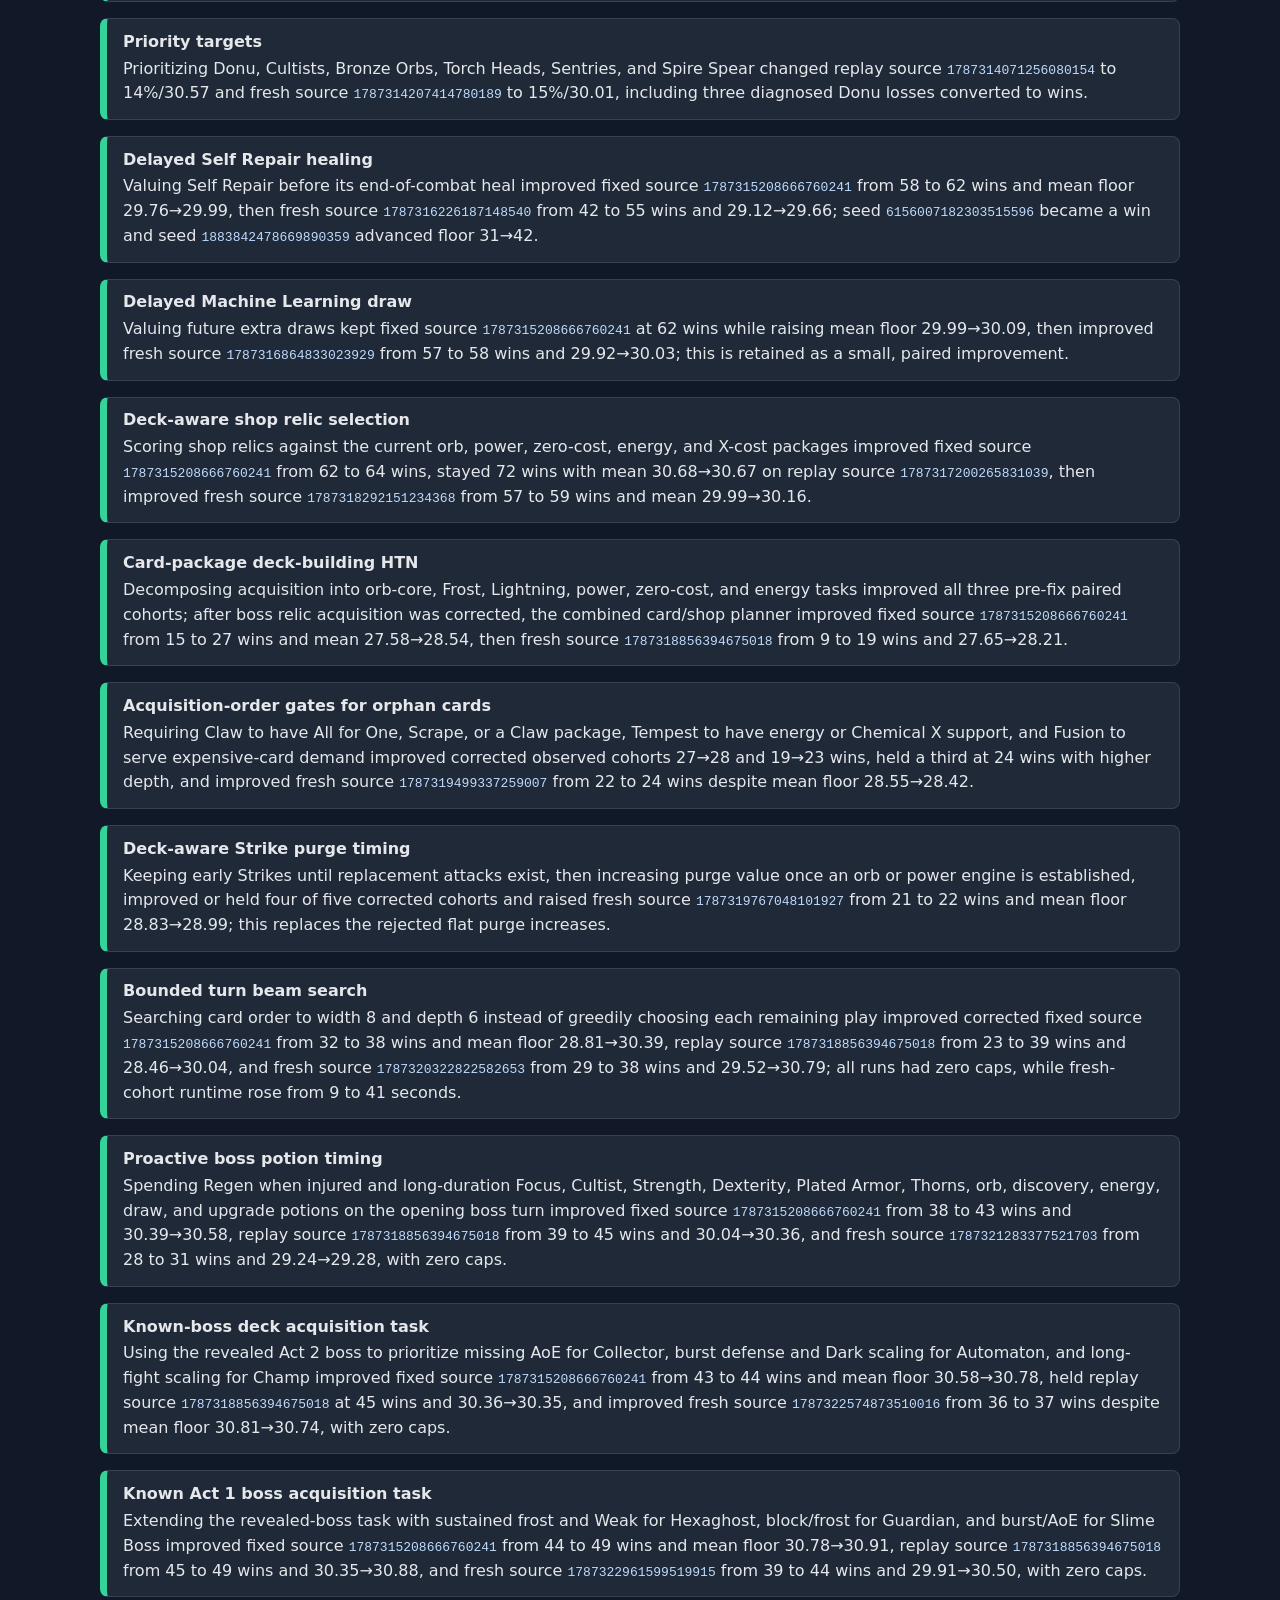
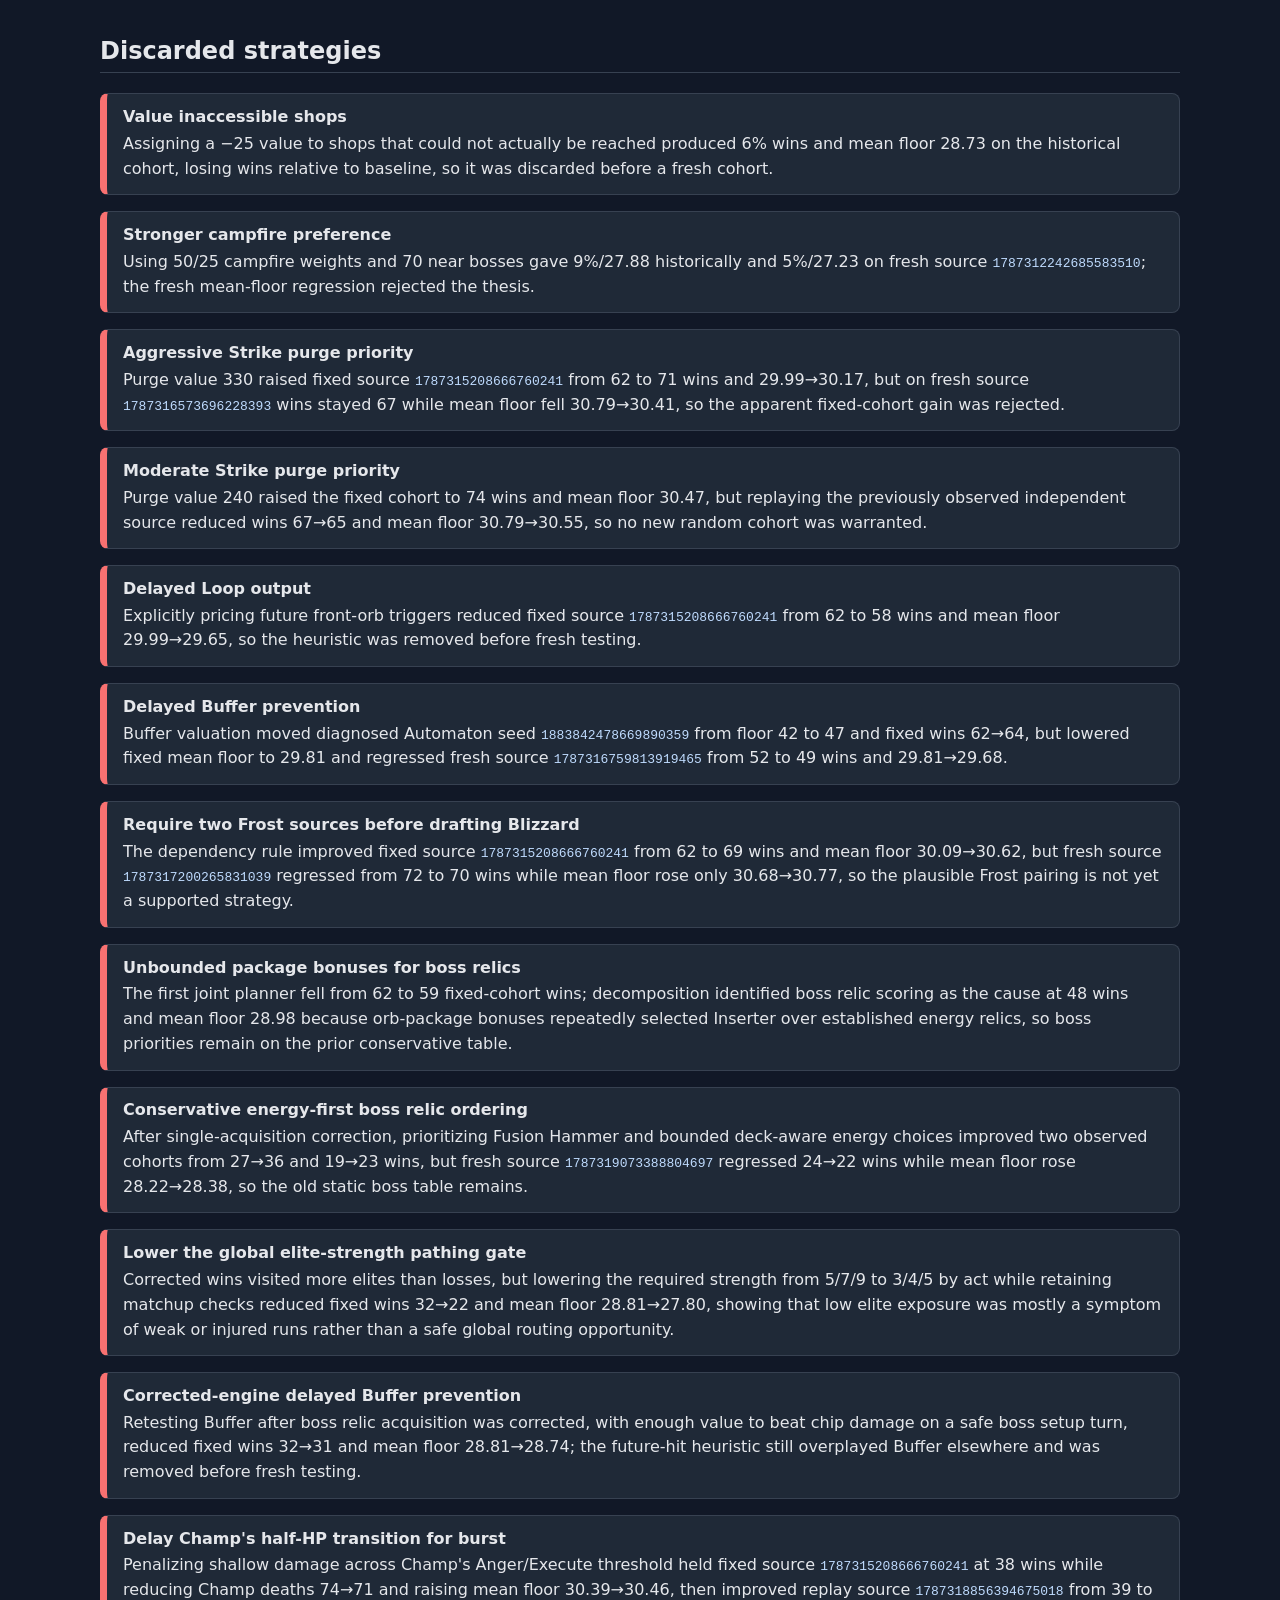
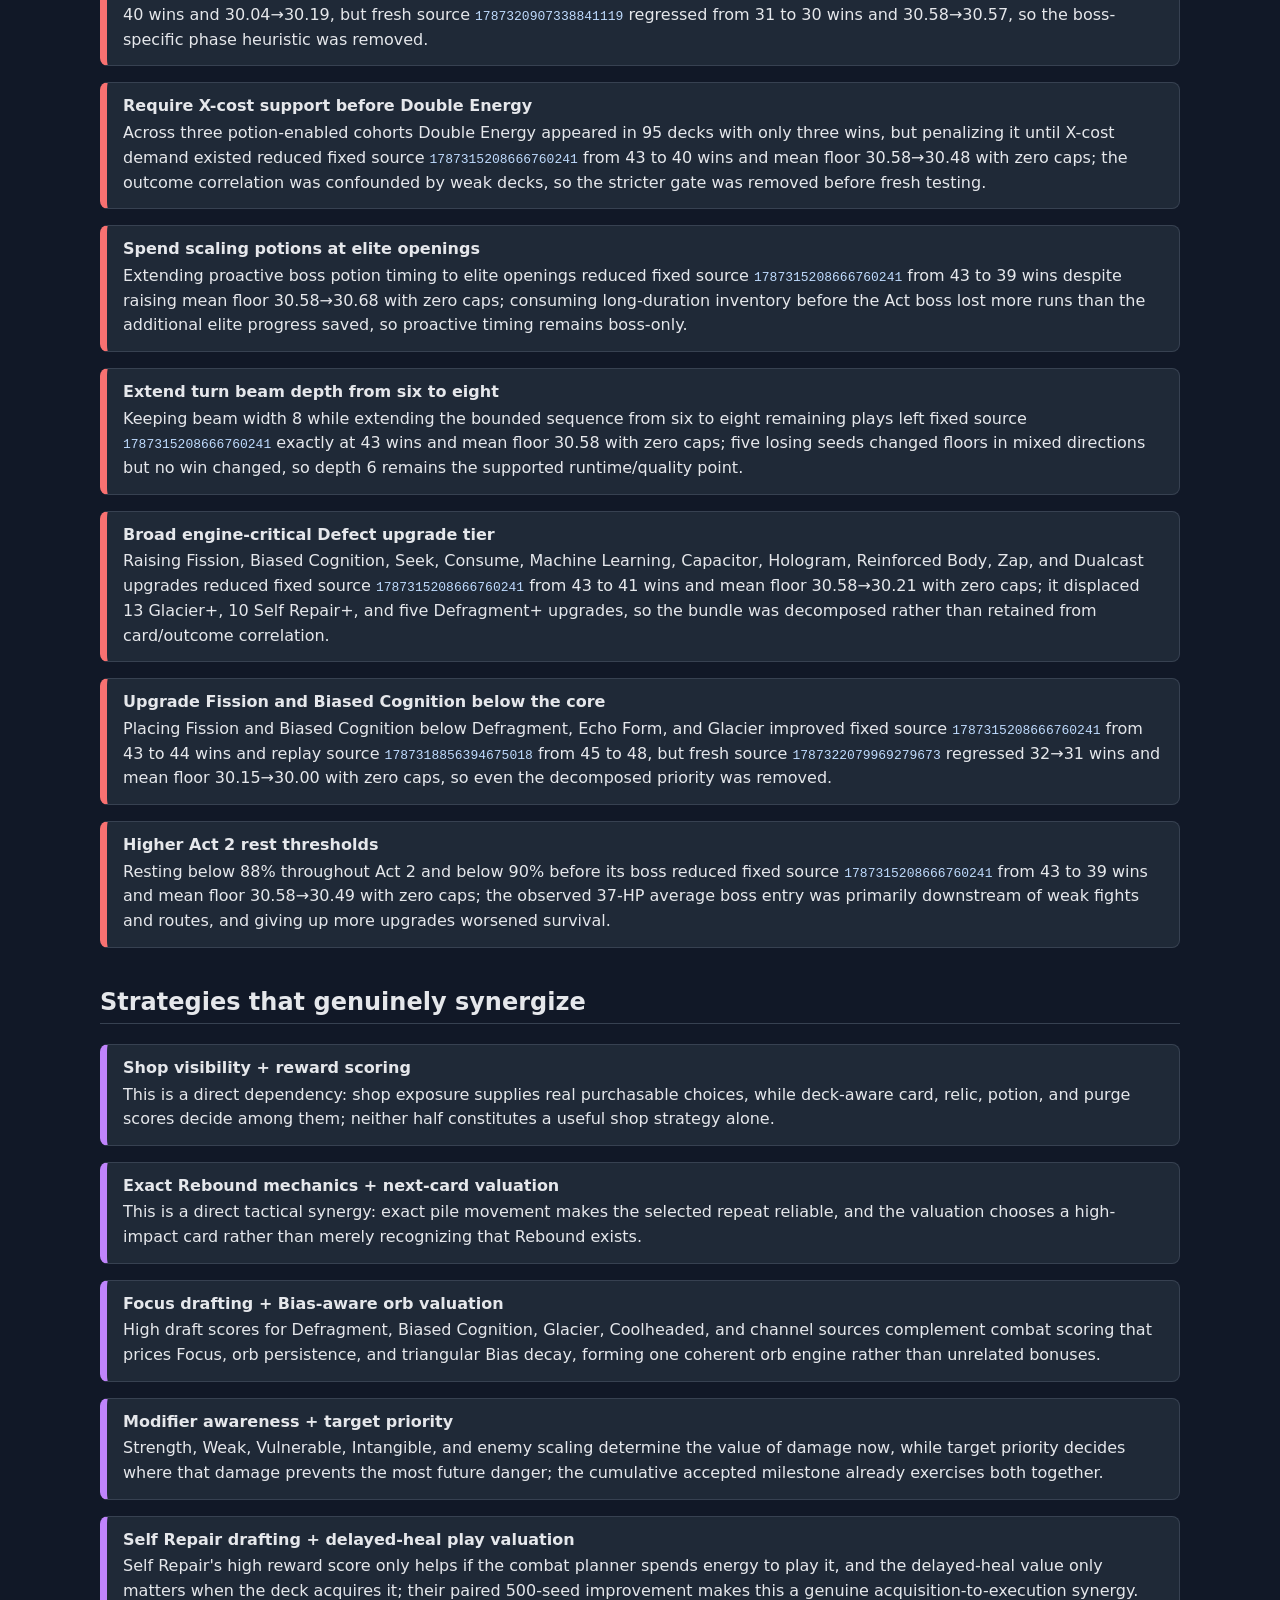
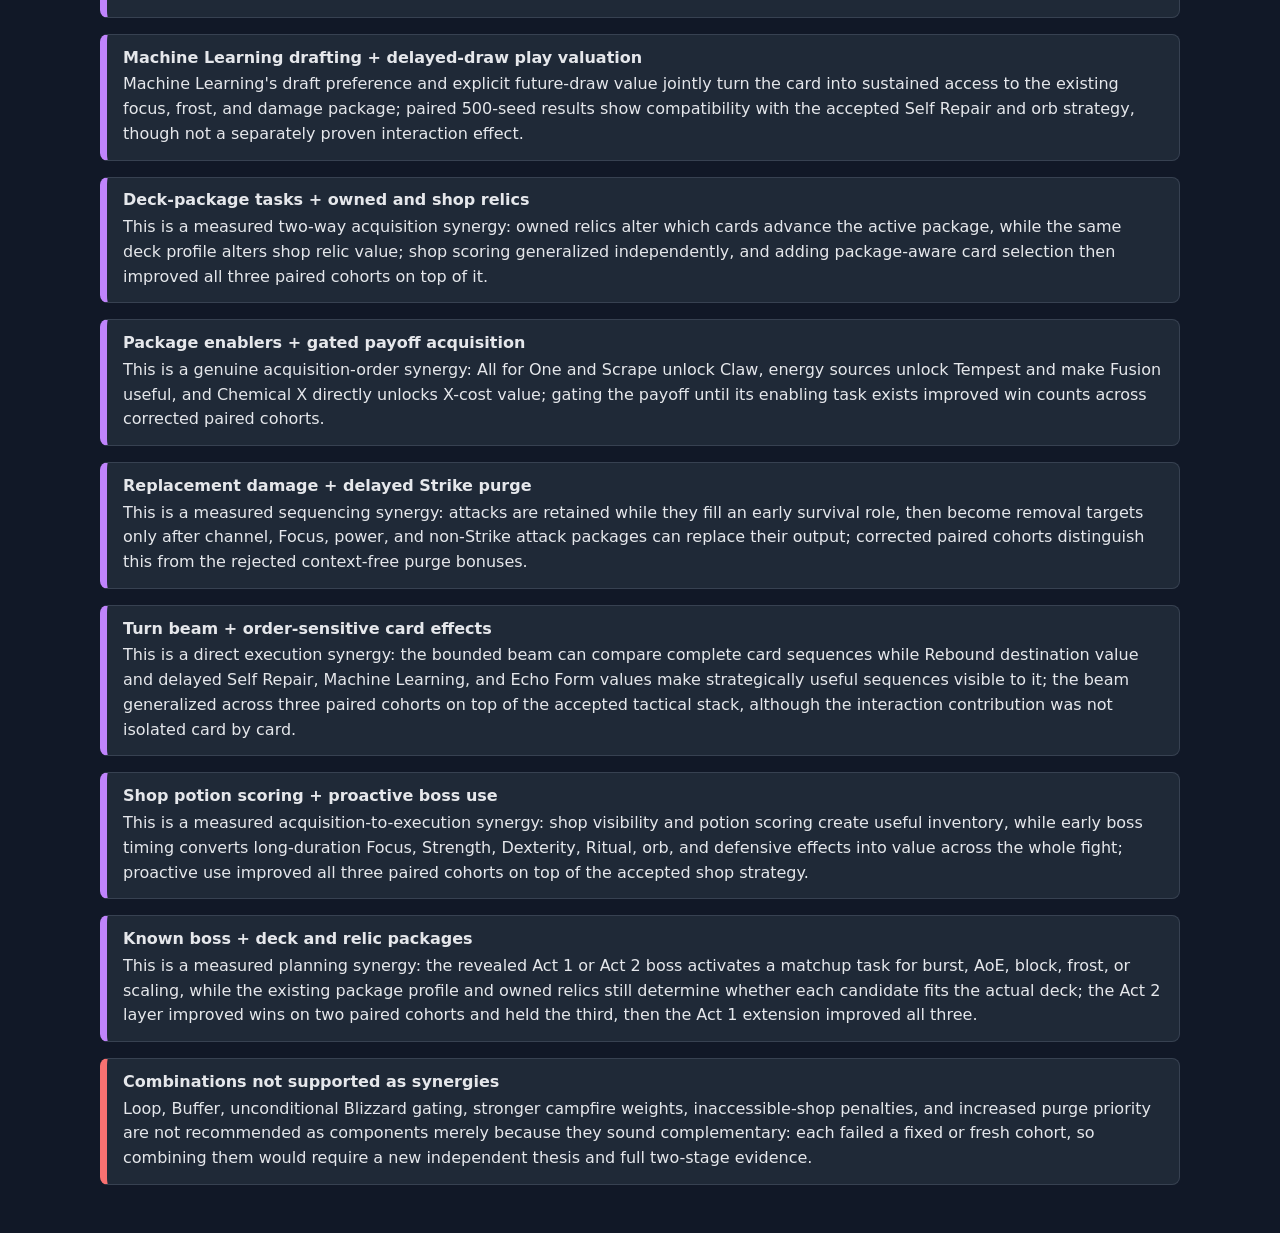
==== commit 1c62f850: "Adapt deck planning to the known Act 1 boss" ====
--- a/HTN_STRATEGY_LOG.html
+++ b/HTN_STRATEGY_LOG.html
@@ -53,6 +53,7 @@
       <article class="accepted"><h3>Bounded turn beam search</h3><p>Searching card order to width 8 and depth 6 instead of greedily choosing each remaining play improved corrected fixed source <code>1787315208666760241</code> from 32 to 38 wins and mean floor 28.81→30.39, replay source <code>1787318856394675018</code> from 23 to 39 wins and 28.46→30.04, and fresh source <code>1787320322822582653</code> from 29 to 38 wins and 29.52→30.79; all runs had zero caps, while fresh-cohort runtime rose from 9 to 41 seconds.</p></article>
       <article class="accepted"><h3>Proactive boss potion timing</h3><p>Spending Regen when injured and long-duration Focus, Cultist, Strength, Dexterity, Plated Armor, Thorns, orb, discovery, energy, draw, and upgrade potions on the opening boss turn improved fixed source <code>1787315208666760241</code> from 38 to 43 wins and 30.39→30.58, replay source <code>1787318856394675018</code> from 39 to 45 wins and 30.04→30.36, and fresh source <code>1787321283377521703</code> from 28 to 31 wins and 29.24→29.28, with zero caps.</p></article>
       <article class="accepted"><h3>Known-boss deck acquisition task</h3><p>Using the revealed Act 2 boss to prioritize missing AoE for Collector, burst defense and Dark scaling for Automaton, and long-fight scaling for Champ improved fixed source <code>1787315208666760241</code> from 43 to 44 wins and mean floor 30.58→30.78, held replay source <code>1787318856394675018</code> at 45 wins and 30.36→30.35, and improved fresh source <code>1787322574873510016</code> from 36 to 37 wins despite mean floor 30.81→30.74, with zero caps.</p></article>
+      <article class="accepted"><h3>Known Act 1 boss acquisition task</h3><p>Extending the revealed-boss task with sustained frost and Weak for Hexaghost, block/frost for Guardian, and burst/AoE for Slime Boss improved fixed source <code>1787315208666760241</code> from 44 to 49 wins and mean floor 30.78→30.91, replay source <code>1787318856394675018</code> from 45 to 49 wins and 30.35→30.88, and fresh source <code>1787322961599519915</code> from 39 to 44 wins and 29.91→30.50, with zero caps.</p></article>
     </section>
 
     <section>
@@ -90,7 +91,7 @@
       <article class="synergy"><h3>Replacement damage + delayed Strike purge</h3><p>This is a measured sequencing synergy: attacks are retained while they fill an early survival role, then become removal targets only after channel, Focus, power, and non-Strike attack packages can replace their output; corrected paired cohorts distinguish this from the rejected context-free purge bonuses.</p></article>
       <article class="synergy"><h3>Turn beam + order-sensitive card effects</h3><p>This is a direct execution synergy: the bounded beam can compare complete card sequences while Rebound destination value and delayed Self Repair, Machine Learning, and Echo Form values make strategically useful sequences visible to it; the beam generalized across three paired cohorts on top of the accepted tactical stack, although the interaction contribution was not isolated card by card.</p></article>
       <article class="synergy"><h3>Shop potion scoring + proactive boss use</h3><p>This is a measured acquisition-to-execution synergy: shop visibility and potion scoring create useful inventory, while early boss timing converts long-duration Focus, Strength, Dexterity, Ritual, orb, and defensive effects into value across the whole fight; proactive use improved all three paired cohorts on top of the accepted shop strategy.</p></article>
-      <article class="synergy"><h3>Known boss + deck and relic packages</h3><p>This is a measured planning synergy: the revealed Act 2 boss activates an acquisition task for AoE, burst defense, or scaling, while the existing package profile and owned relics still determine whether each candidate fits the actual deck; the combined planner improved wins on two paired cohorts and held the third.</p></article>
+      <article class="synergy"><h3>Known boss + deck and relic packages</h3><p>This is a measured planning synergy: the revealed Act 1 or Act 2 boss activates a matchup task for burst, AoE, block, frost, or scaling, while the existing package profile and owned relics still determine whether each candidate fits the actual deck; the Act 2 layer improved wins on two paired cohorts and held the third, then the Act 1 extension improved all three.</p></article>
       <article class="rejected"><h3>Combinations not supported as synergies</h3><p>Loop, Buffer, unconditional Blizzard gating, stronger campfire weights, inaccessible-shop penalties, and increased purge priority are not recommended as components merely because they sound complementary: each failed a fixed or fresh cohort, so combining them would require a new independent thesis and full two-stage evidence.</p></article>
     </section>
   </main>
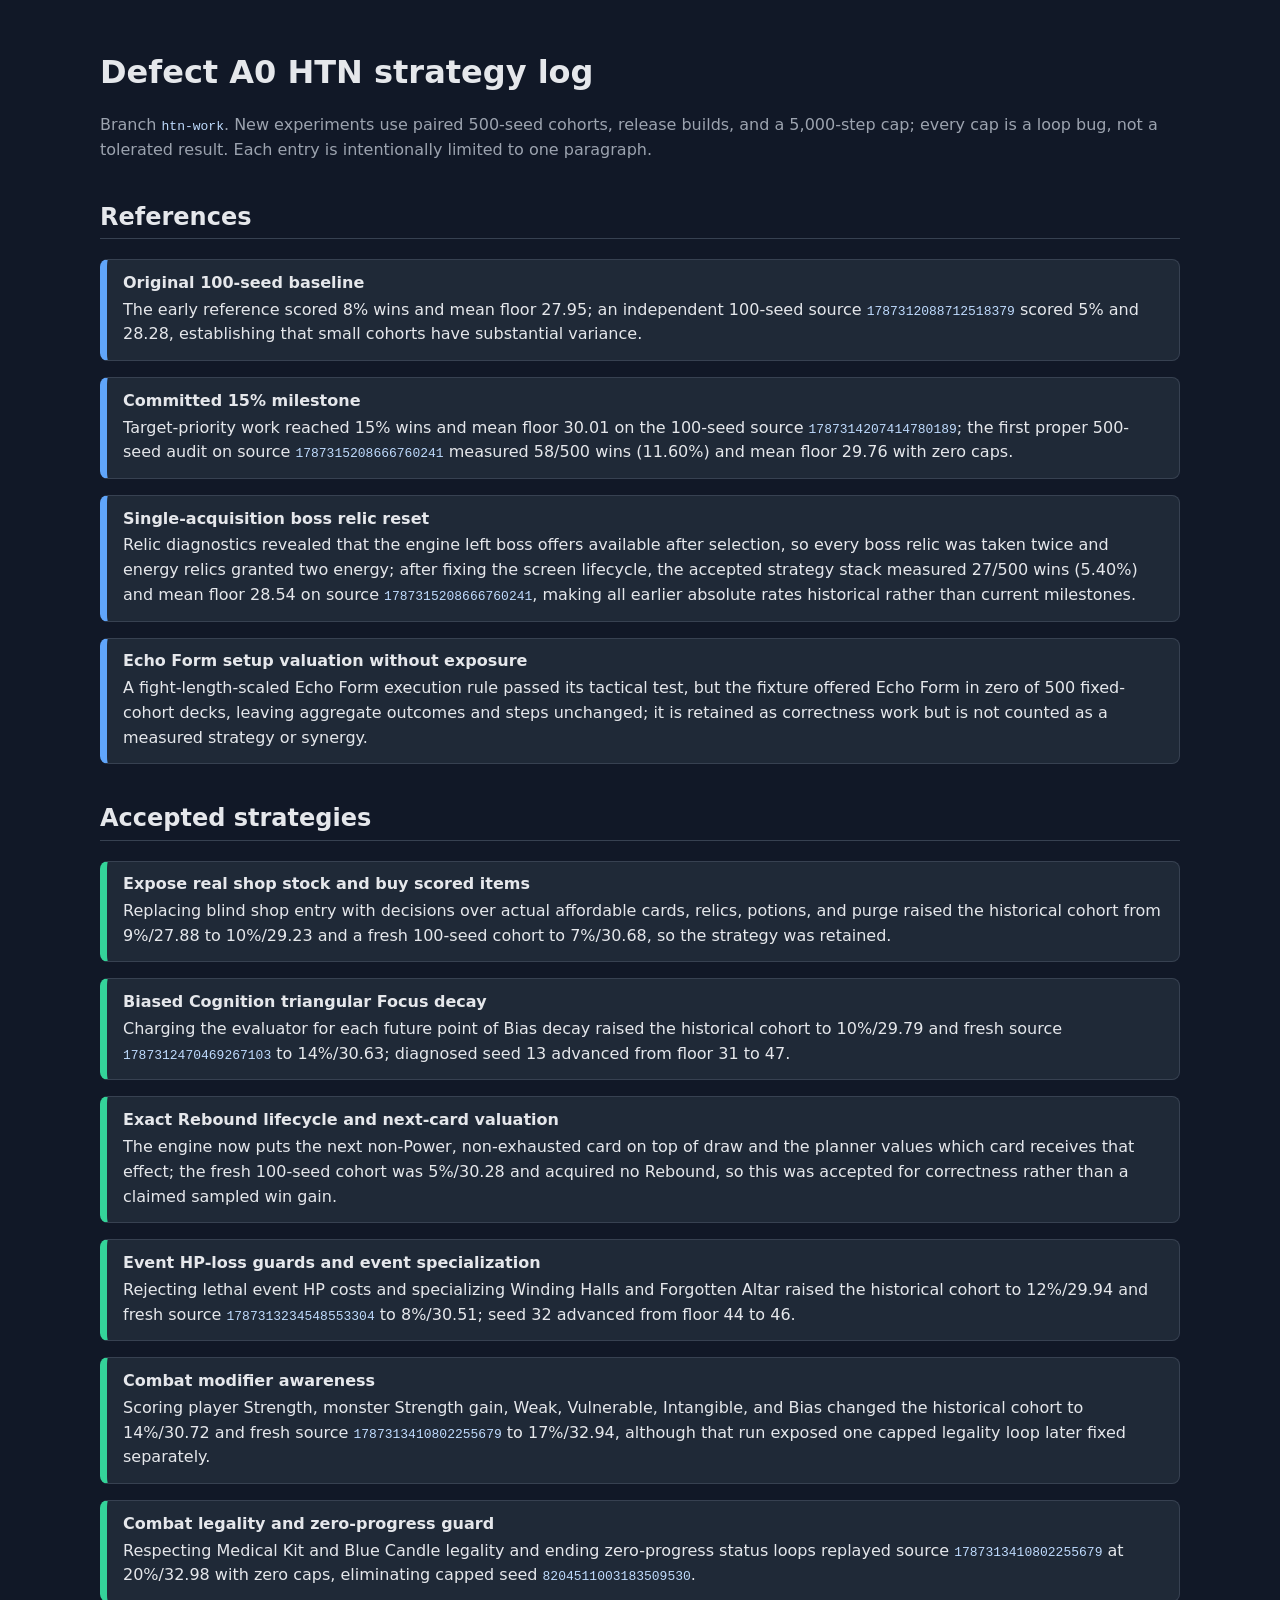
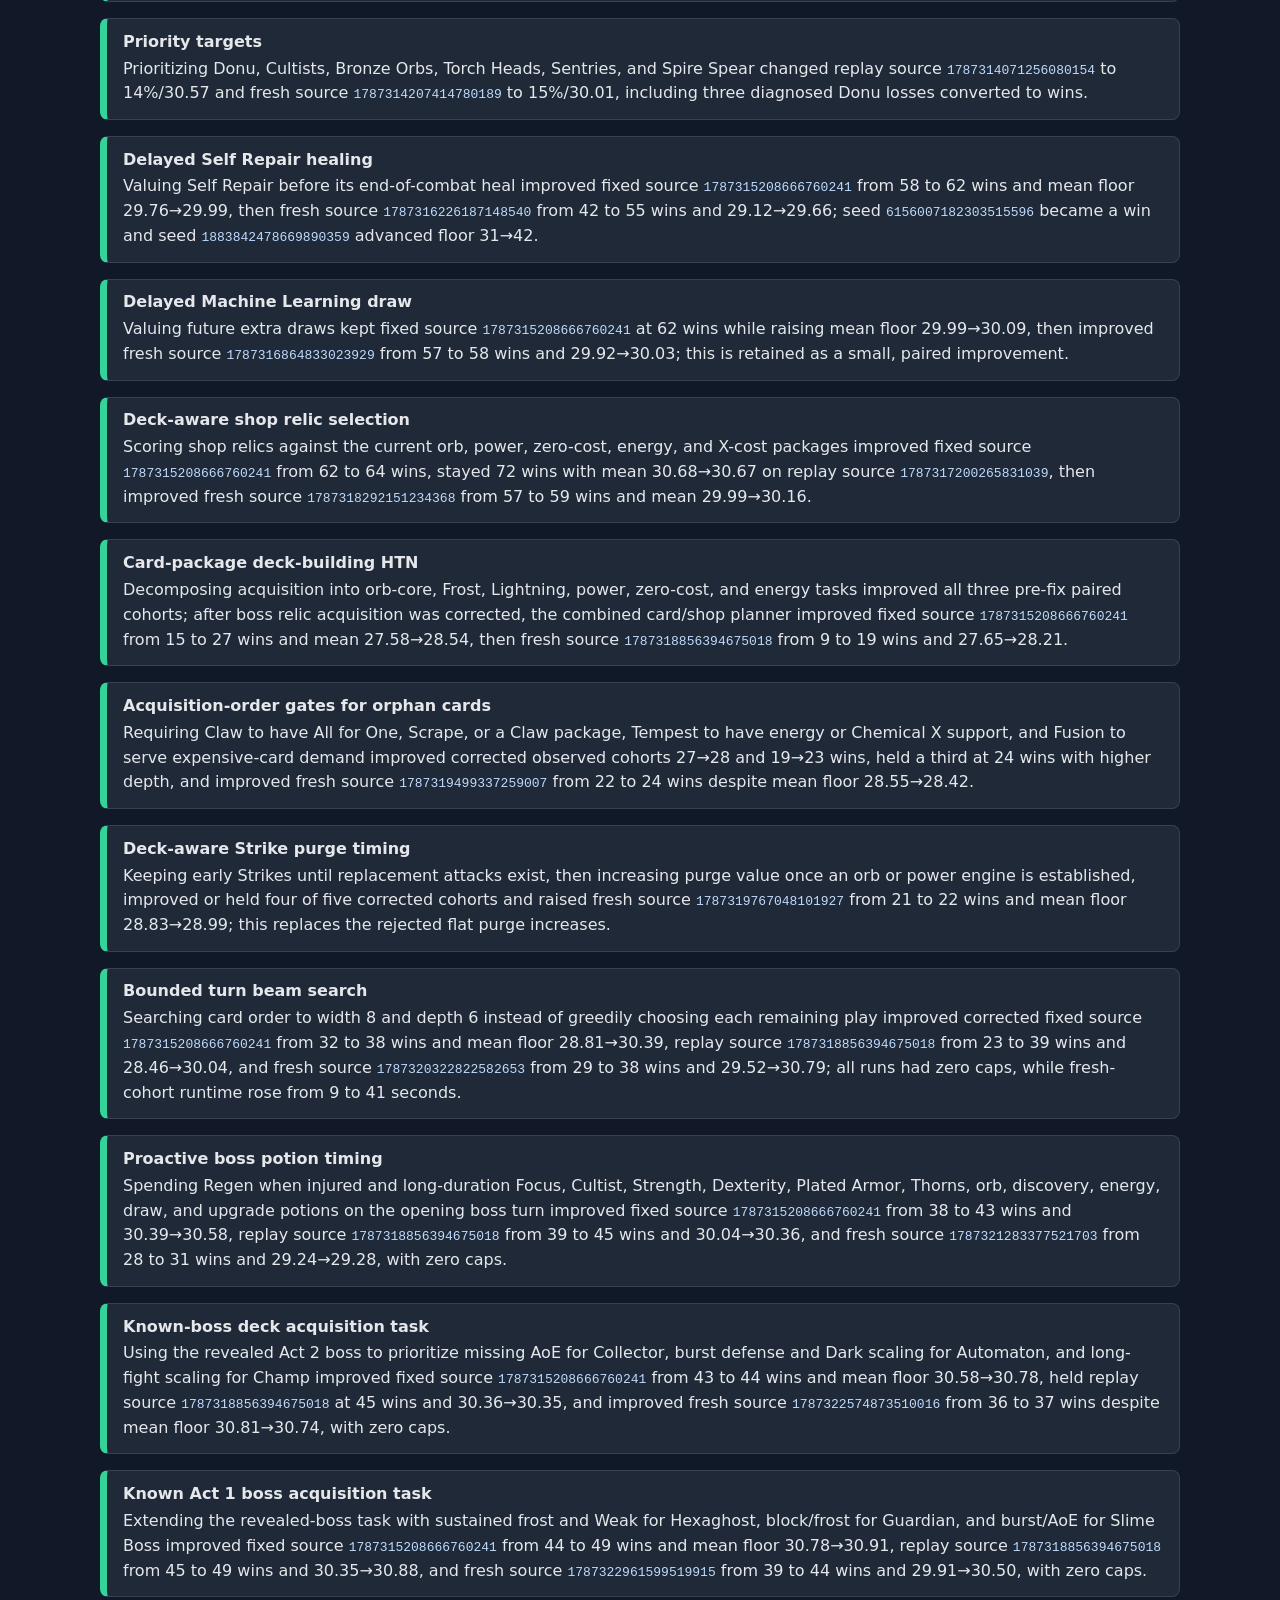
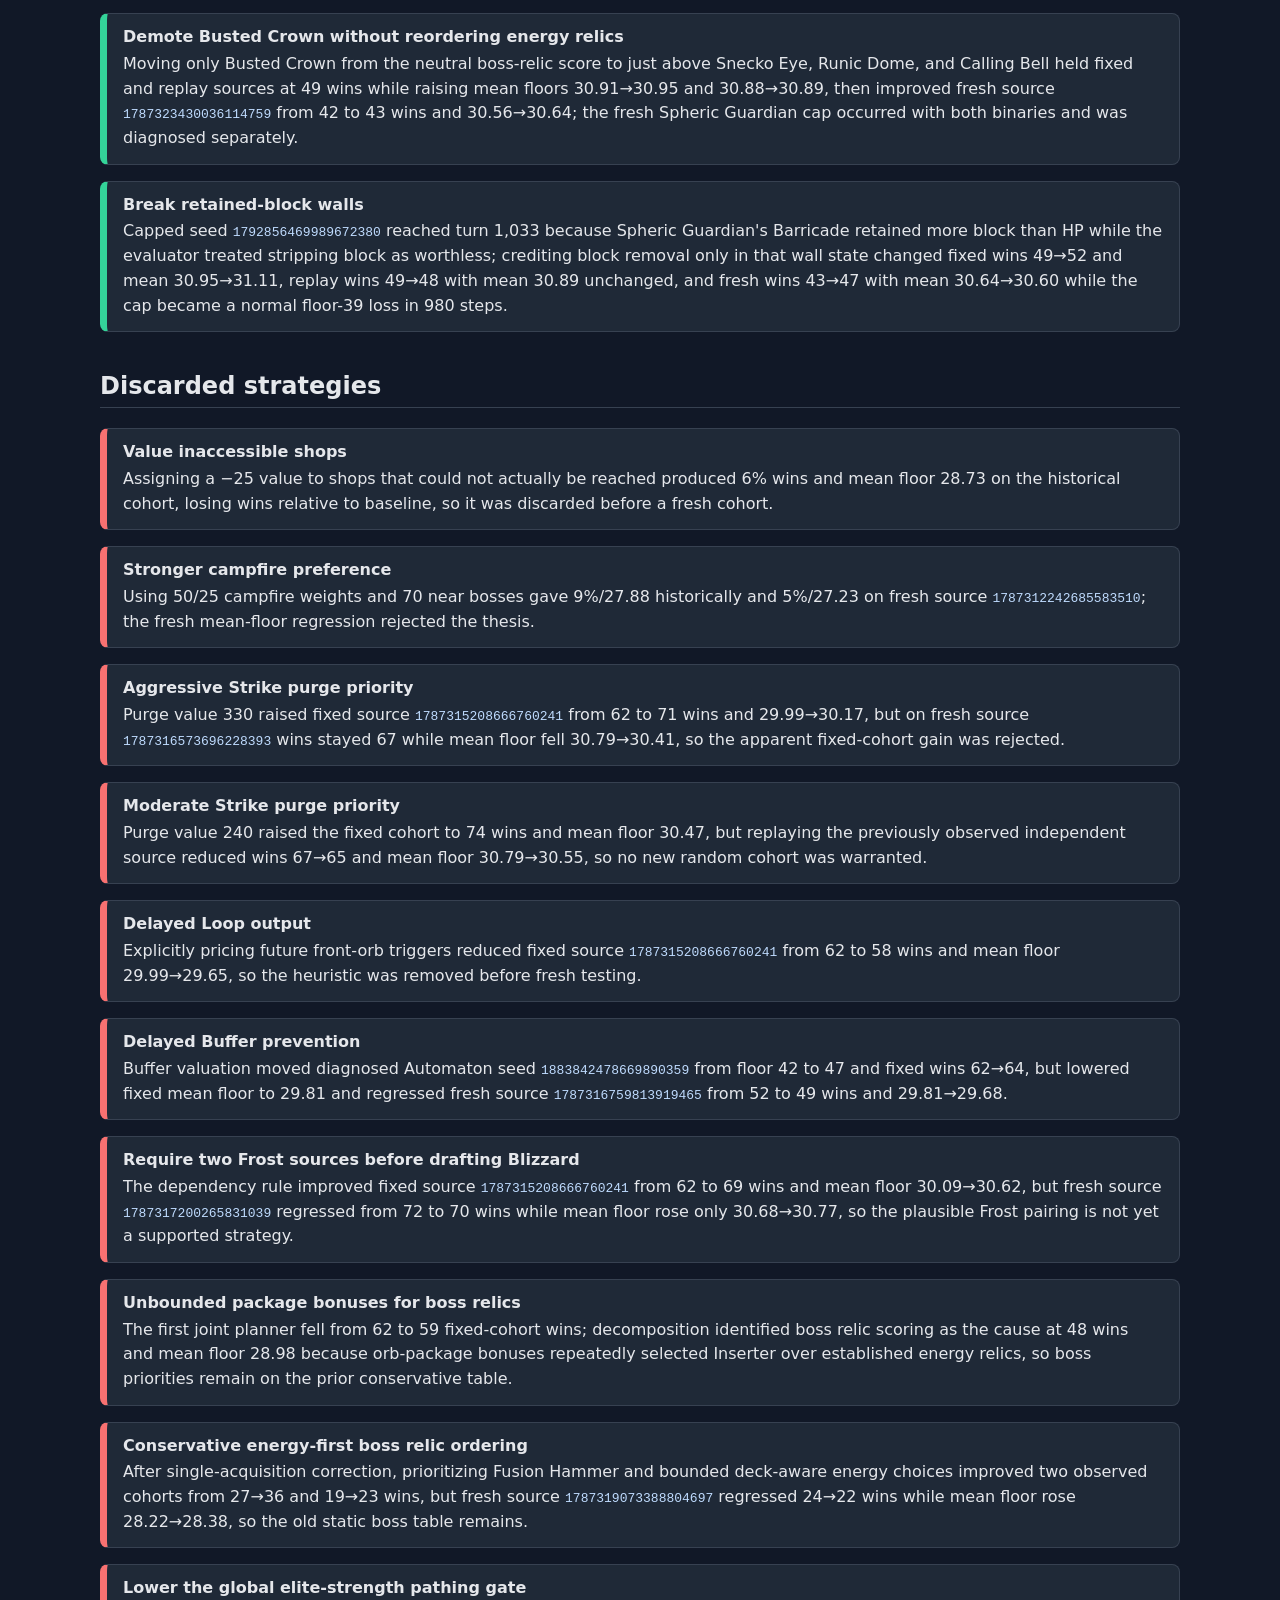
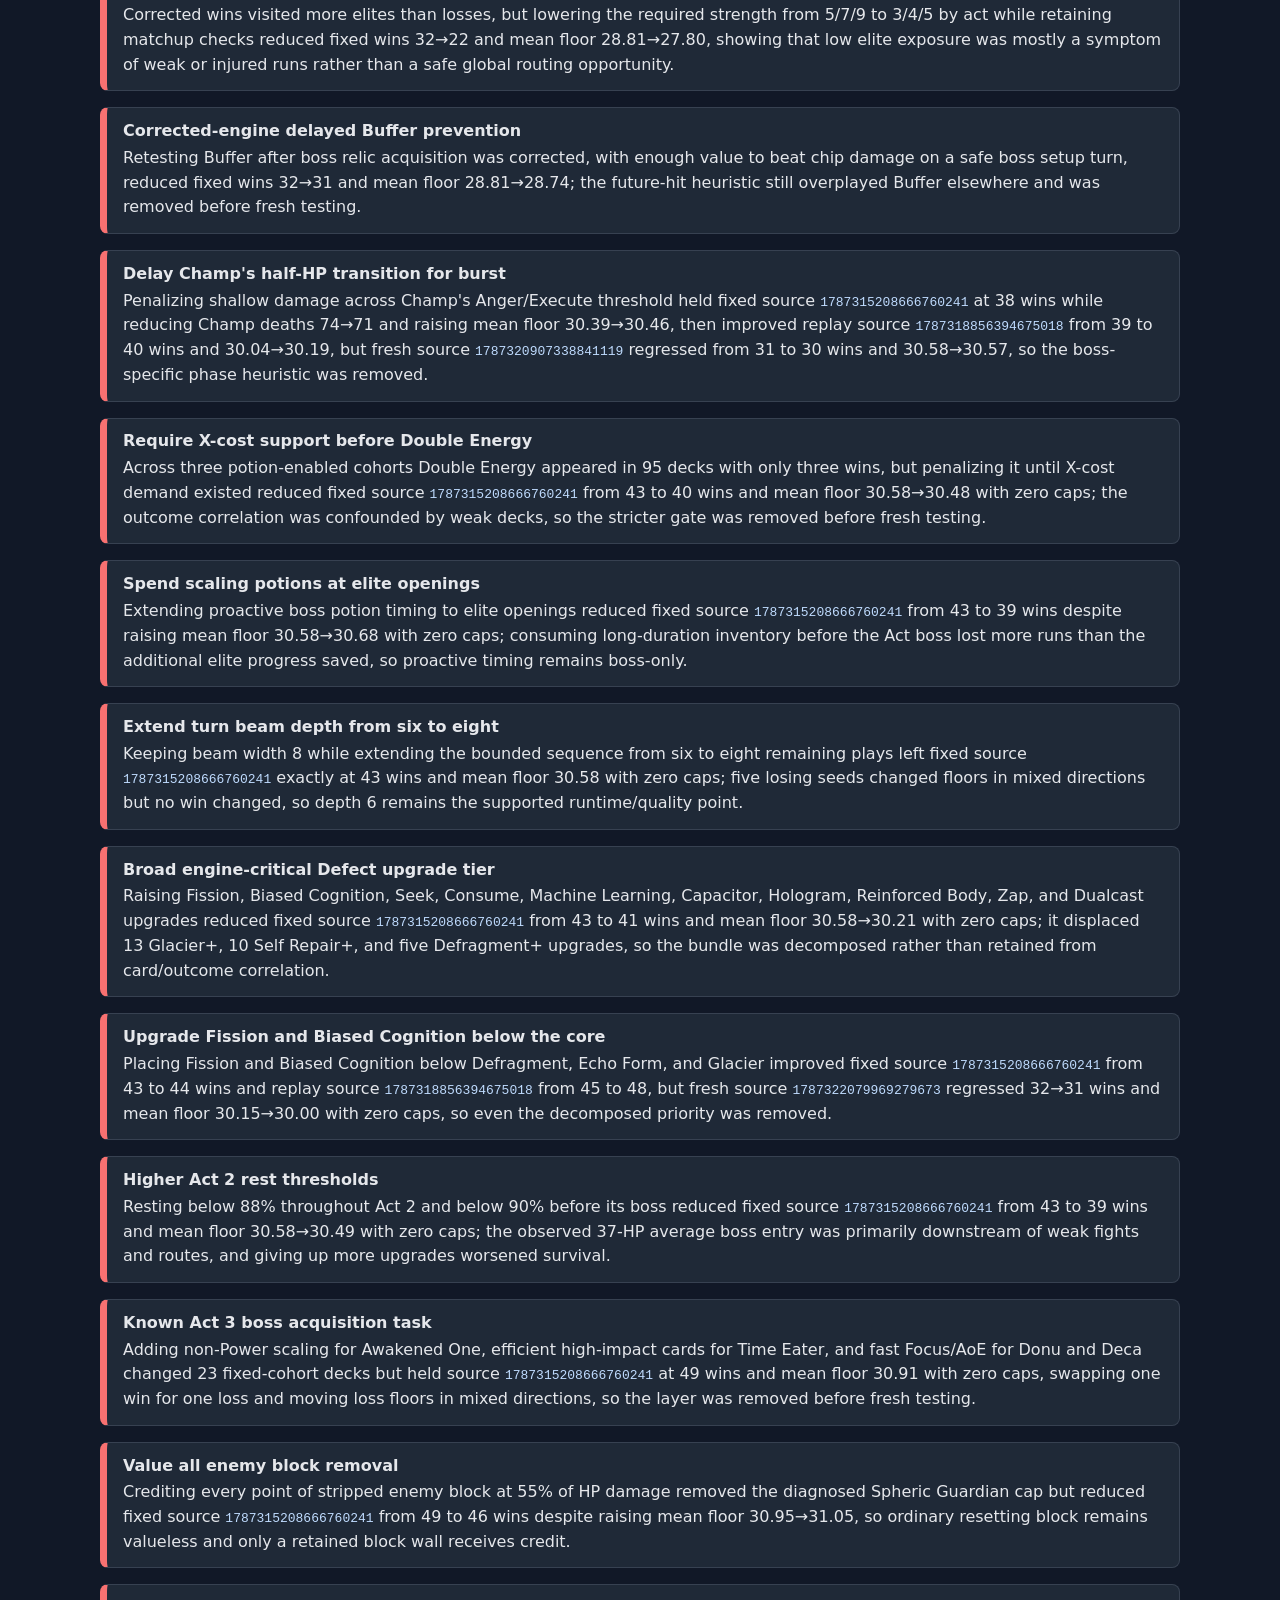
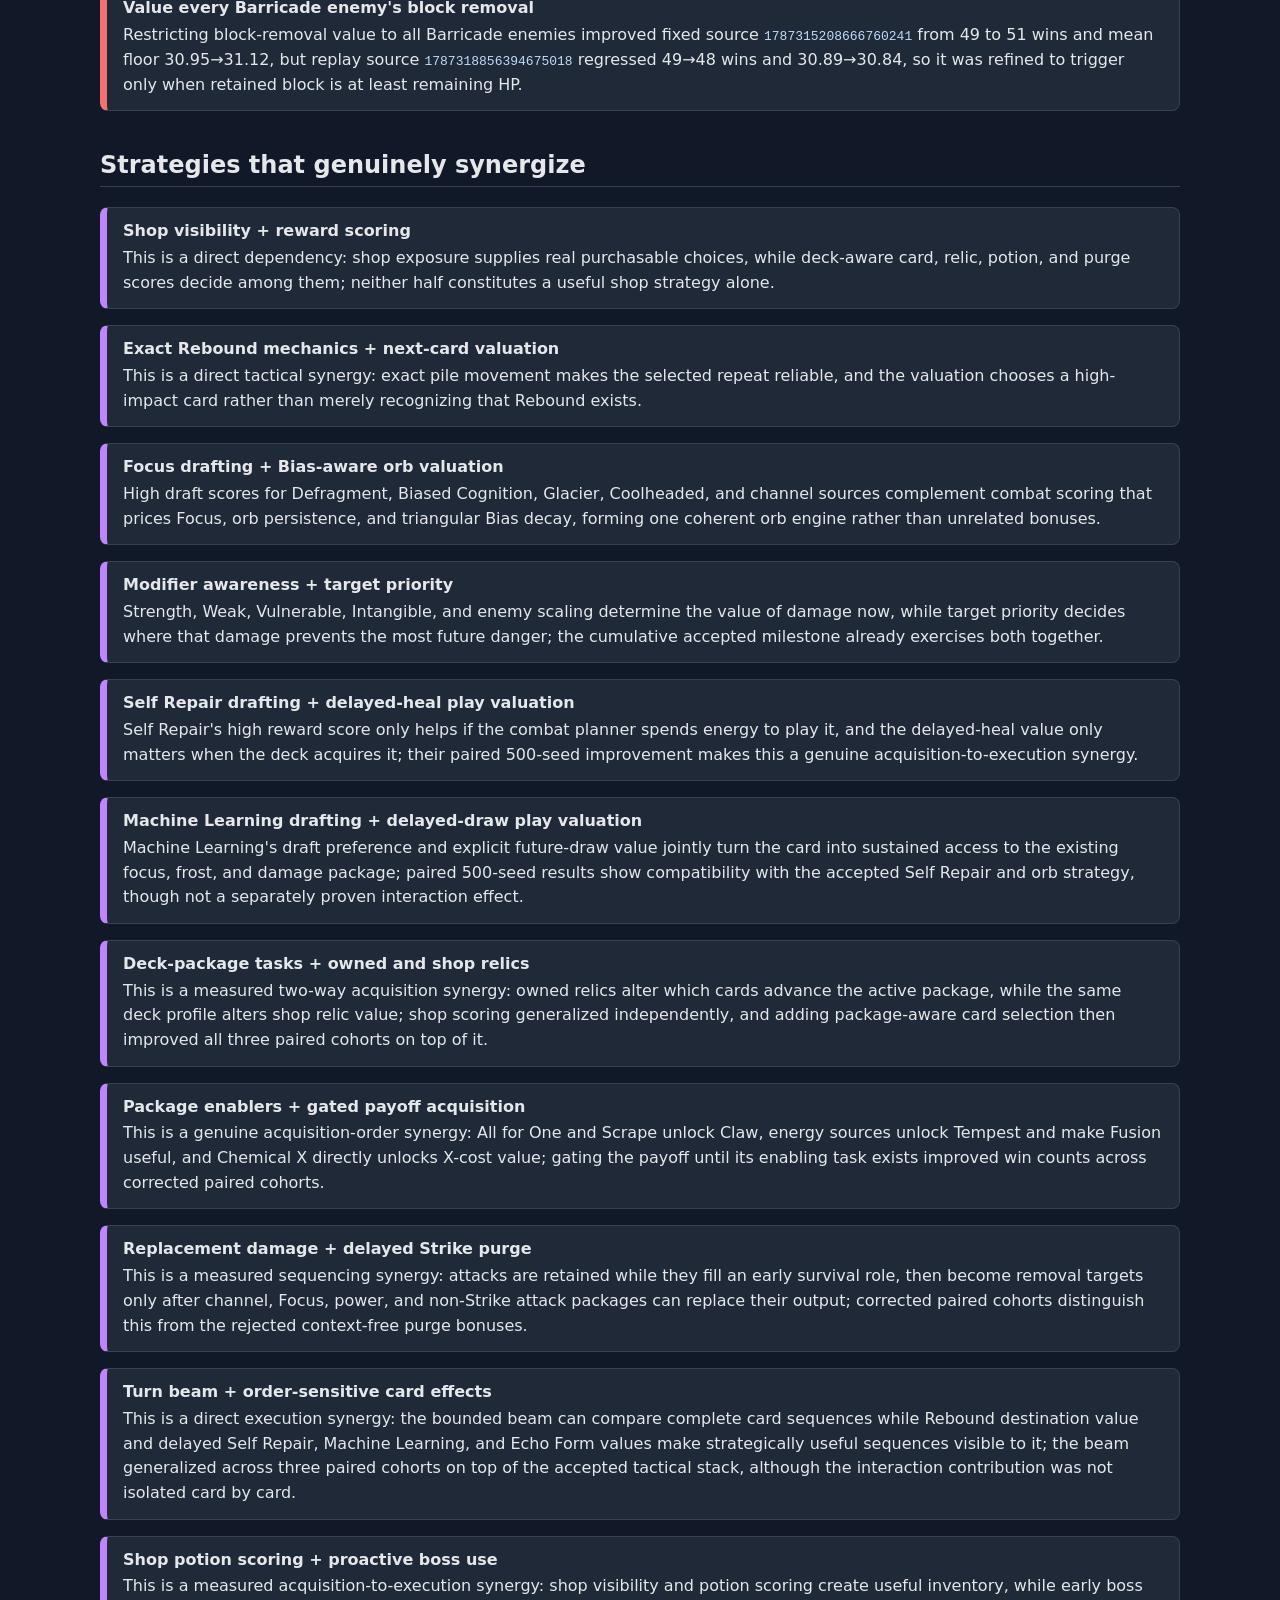
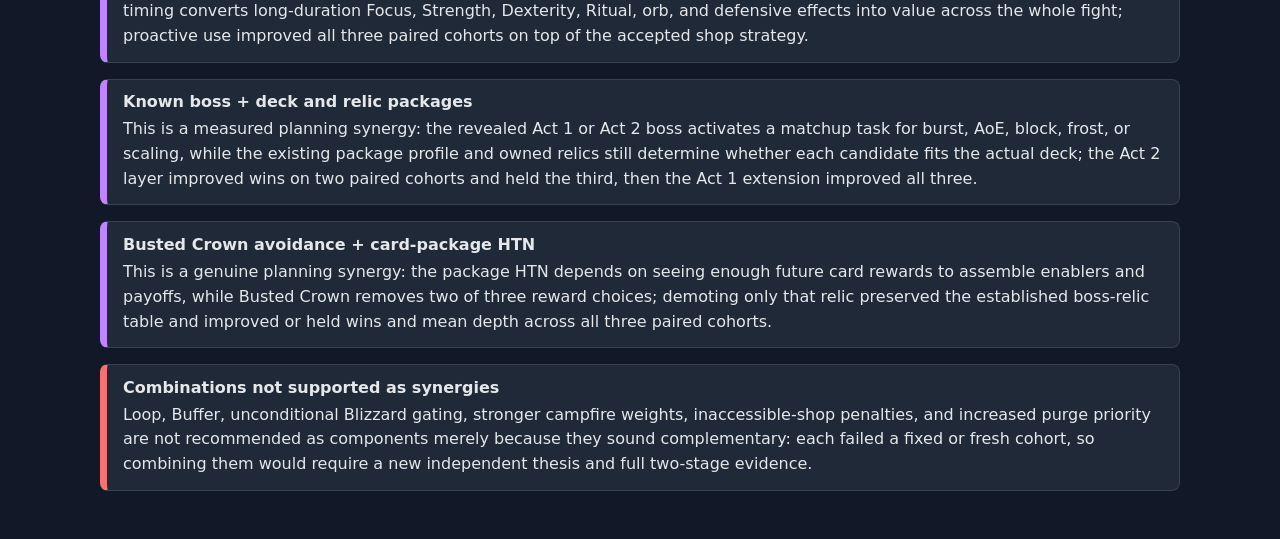
==== commit 53a24394: "Avoid reward-starving relics and retained-block stalls" ====
--- a/HTN_STRATEGY_LOG.html
+++ b/HTN_STRATEGY_LOG.html
@@ -54,6 +54,8 @@
       <article class="accepted"><h3>Proactive boss potion timing</h3><p>Spending Regen when injured and long-duration Focus, Cultist, Strength, Dexterity, Plated Armor, Thorns, orb, discovery, energy, draw, and upgrade potions on the opening boss turn improved fixed source <code>1787315208666760241</code> from 38 to 43 wins and 30.39→30.58, replay source <code>1787318856394675018</code> from 39 to 45 wins and 30.04→30.36, and fresh source <code>1787321283377521703</code> from 28 to 31 wins and 29.24→29.28, with zero caps.</p></article>
       <article class="accepted"><h3>Known-boss deck acquisition task</h3><p>Using the revealed Act 2 boss to prioritize missing AoE for Collector, burst defense and Dark scaling for Automaton, and long-fight scaling for Champ improved fixed source <code>1787315208666760241</code> from 43 to 44 wins and mean floor 30.58→30.78, held replay source <code>1787318856394675018</code> at 45 wins and 30.36→30.35, and improved fresh source <code>1787322574873510016</code> from 36 to 37 wins despite mean floor 30.81→30.74, with zero caps.</p></article>
       <article class="accepted"><h3>Known Act 1 boss acquisition task</h3><p>Extending the revealed-boss task with sustained frost and Weak for Hexaghost, block/frost for Guardian, and burst/AoE for Slime Boss improved fixed source <code>1787315208666760241</code> from 44 to 49 wins and mean floor 30.78→30.91, replay source <code>1787318856394675018</code> from 45 to 49 wins and 30.35→30.88, and fresh source <code>1787322961599519915</code> from 39 to 44 wins and 29.91→30.50, with zero caps.</p></article>
+      <article class="accepted"><h3>Demote Busted Crown without reordering energy relics</h3><p>Moving only Busted Crown from the neutral boss-relic score to just above Snecko Eye, Runic Dome, and Calling Bell held fixed and replay sources at 49 wins while raising mean floors 30.91→30.95 and 30.88→30.89, then improved fresh source <code>1787323430036114759</code> from 42 to 43 wins and 30.56→30.64; the fresh Spheric Guardian cap occurred with both binaries and was diagnosed separately.</p></article>
+      <article class="accepted"><h3>Break retained-block walls</h3><p>Capped seed <code>1792856469989672380</code> reached turn 1,033 because Spheric Guardian's Barricade retained more block than HP while the evaluator treated stripping block as worthless; crediting block removal only in that wall state changed fixed wins 49→52 and mean 30.95→31.11, replay wins 49→48 with mean 30.89 unchanged, and fresh wins 43→47 with mean 30.64→30.60 while the cap became a normal floor-39 loss in 980 steps.</p></article>
     </section>
 
     <section>
@@ -76,6 +78,9 @@
       <article class="rejected"><h3>Broad engine-critical Defect upgrade tier</h3><p>Raising Fission, Biased Cognition, Seek, Consume, Machine Learning, Capacitor, Hologram, Reinforced Body, Zap, and Dualcast upgrades reduced fixed source <code>1787315208666760241</code> from 43 to 41 wins and mean floor 30.58→30.21 with zero caps; it displaced 13 Glacier+, 10 Self Repair+, and five Defragment+ upgrades, so the bundle was decomposed rather than retained from card/outcome correlation.</p></article>
       <article class="rejected"><h3>Upgrade Fission and Biased Cognition below the core</h3><p>Placing Fission and Biased Cognition below Defragment, Echo Form, and Glacier improved fixed source <code>1787315208666760241</code> from 43 to 44 wins and replay source <code>1787318856394675018</code> from 45 to 48, but fresh source <code>1787322079969279673</code> regressed 32→31 wins and mean floor 30.15→30.00 with zero caps, so even the decomposed priority was removed.</p></article>
       <article class="rejected"><h3>Higher Act 2 rest thresholds</h3><p>Resting below 88% throughout Act 2 and below 90% before its boss reduced fixed source <code>1787315208666760241</code> from 43 to 39 wins and mean floor 30.58→30.49 with zero caps; the observed 37-HP average boss entry was primarily downstream of weak fights and routes, and giving up more upgrades worsened survival.</p></article>
+      <article class="rejected"><h3>Known Act 3 boss acquisition task</h3><p>Adding non-Power scaling for Awakened One, efficient high-impact cards for Time Eater, and fast Focus/AoE for Donu and Deca changed 23 fixed-cohort decks but held source <code>1787315208666760241</code> at 49 wins and mean floor 30.91 with zero caps, swapping one win for one loss and moving loss floors in mixed directions, so the layer was removed before fresh testing.</p></article>
+      <article class="rejected"><h3>Value all enemy block removal</h3><p>Crediting every point of stripped enemy block at 55% of HP damage removed the diagnosed Spheric Guardian cap but reduced fixed source <code>1787315208666760241</code> from 49 to 46 wins despite raising mean floor 30.95→31.05, so ordinary resetting block remains valueless and only a retained block wall receives credit.</p></article>
+      <article class="rejected"><h3>Value every Barricade enemy's block removal</h3><p>Restricting block-removal value to all Barricade enemies improved fixed source <code>1787315208666760241</code> from 49 to 51 wins and mean floor 30.95→31.12, but replay source <code>1787318856394675018</code> regressed 49→48 wins and 30.89→30.84, so it was refined to trigger only when retained block is at least remaining HP.</p></article>
     </section>
 
     <section>
@@ -92,6 +97,7 @@
       <article class="synergy"><h3>Turn beam + order-sensitive card effects</h3><p>This is a direct execution synergy: the bounded beam can compare complete card sequences while Rebound destination value and delayed Self Repair, Machine Learning, and Echo Form values make strategically useful sequences visible to it; the beam generalized across three paired cohorts on top of the accepted tactical stack, although the interaction contribution was not isolated card by card.</p></article>
       <article class="synergy"><h3>Shop potion scoring + proactive boss use</h3><p>This is a measured acquisition-to-execution synergy: shop visibility and potion scoring create useful inventory, while early boss timing converts long-duration Focus, Strength, Dexterity, Ritual, orb, and defensive effects into value across the whole fight; proactive use improved all three paired cohorts on top of the accepted shop strategy.</p></article>
       <article class="synergy"><h3>Known boss + deck and relic packages</h3><p>This is a measured planning synergy: the revealed Act 1 or Act 2 boss activates a matchup task for burst, AoE, block, frost, or scaling, while the existing package profile and owned relics still determine whether each candidate fits the actual deck; the Act 2 layer improved wins on two paired cohorts and held the third, then the Act 1 extension improved all three.</p></article>
+      <article class="synergy"><h3>Busted Crown avoidance + card-package HTN</h3><p>This is a genuine planning synergy: the package HTN depends on seeing enough future card rewards to assemble enablers and payoffs, while Busted Crown removes two of three reward choices; demoting only that relic preserved the established boss-relic table and improved or held wins and mean depth across all three paired cohorts.</p></article>
       <article class="rejected"><h3>Combinations not supported as synergies</h3><p>Loop, Buffer, unconditional Blizzard gating, stronger campfire weights, inaccessible-shop penalties, and increased purge priority are not recommended as components merely because they sound complementary: each failed a fixed or fresh cohort, so combining them would require a new independent thesis and full two-stage evidence.</p></article>
     </section>
   </main>
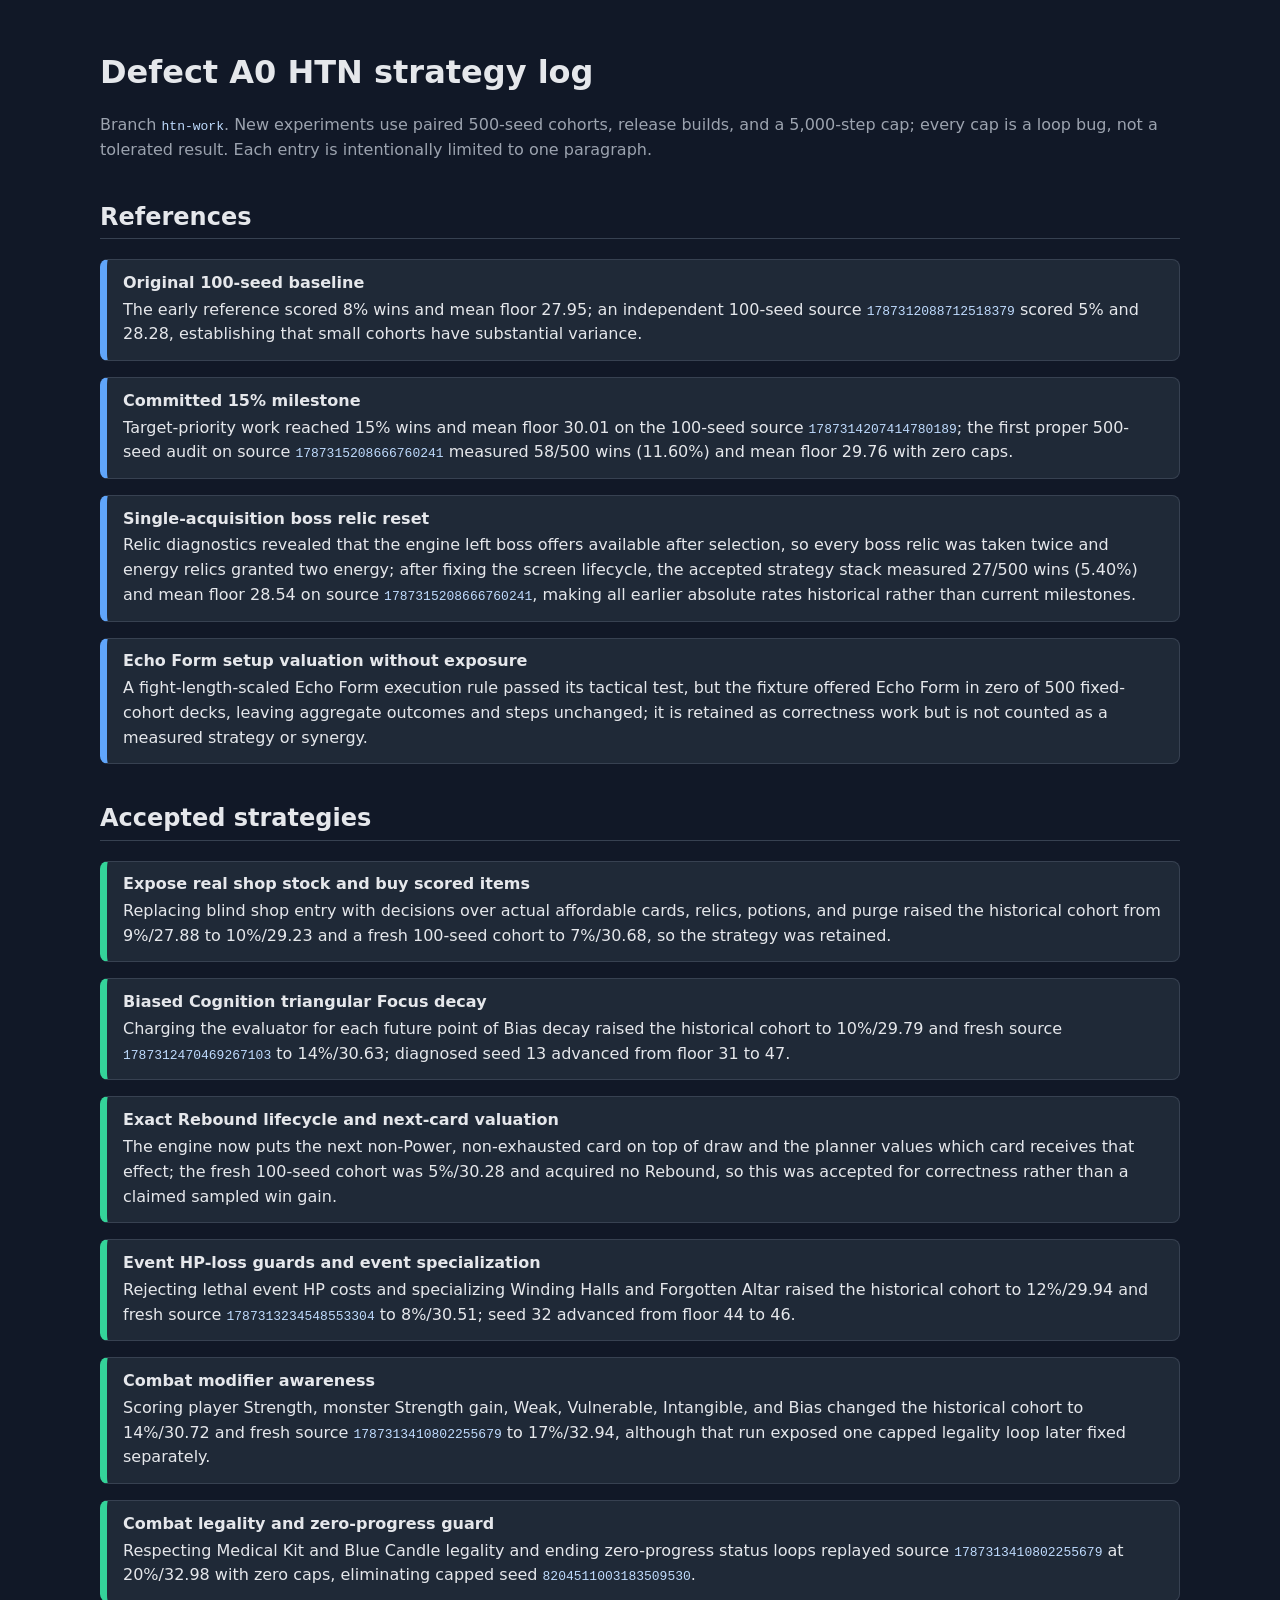
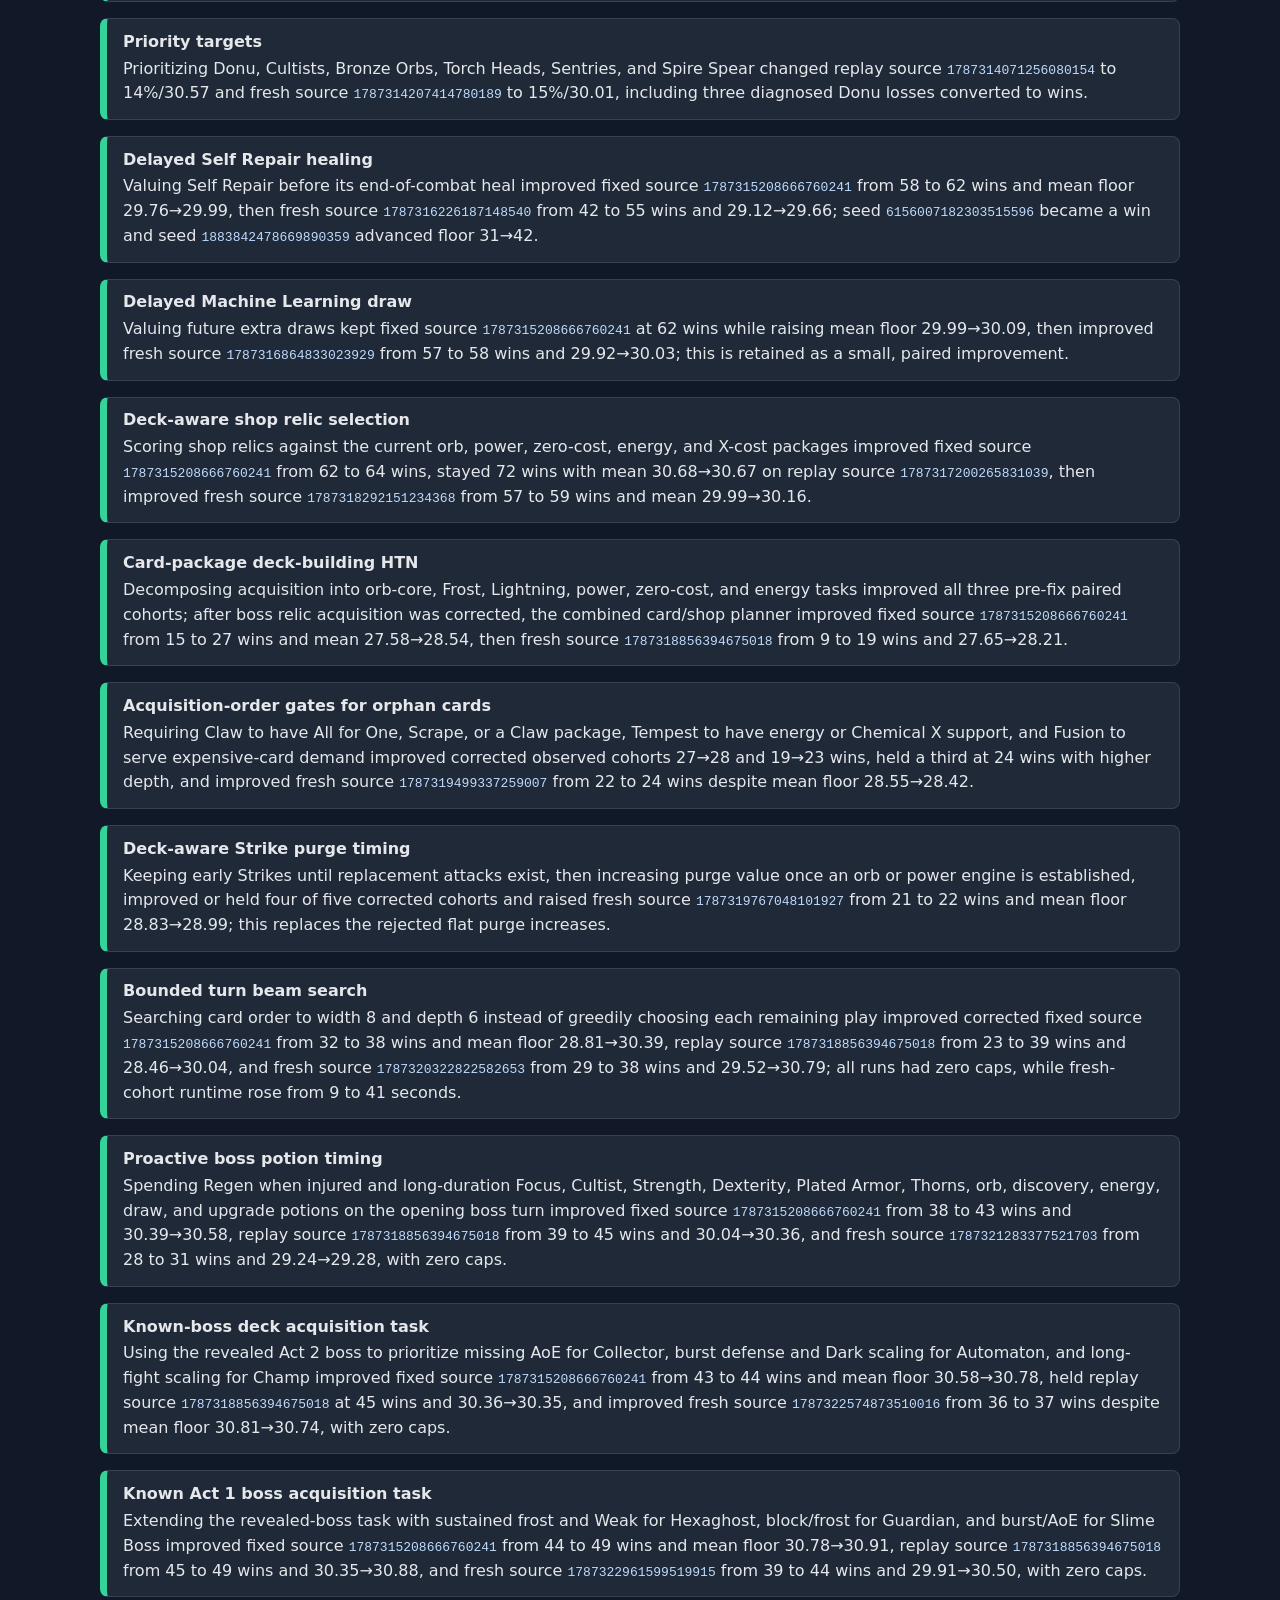
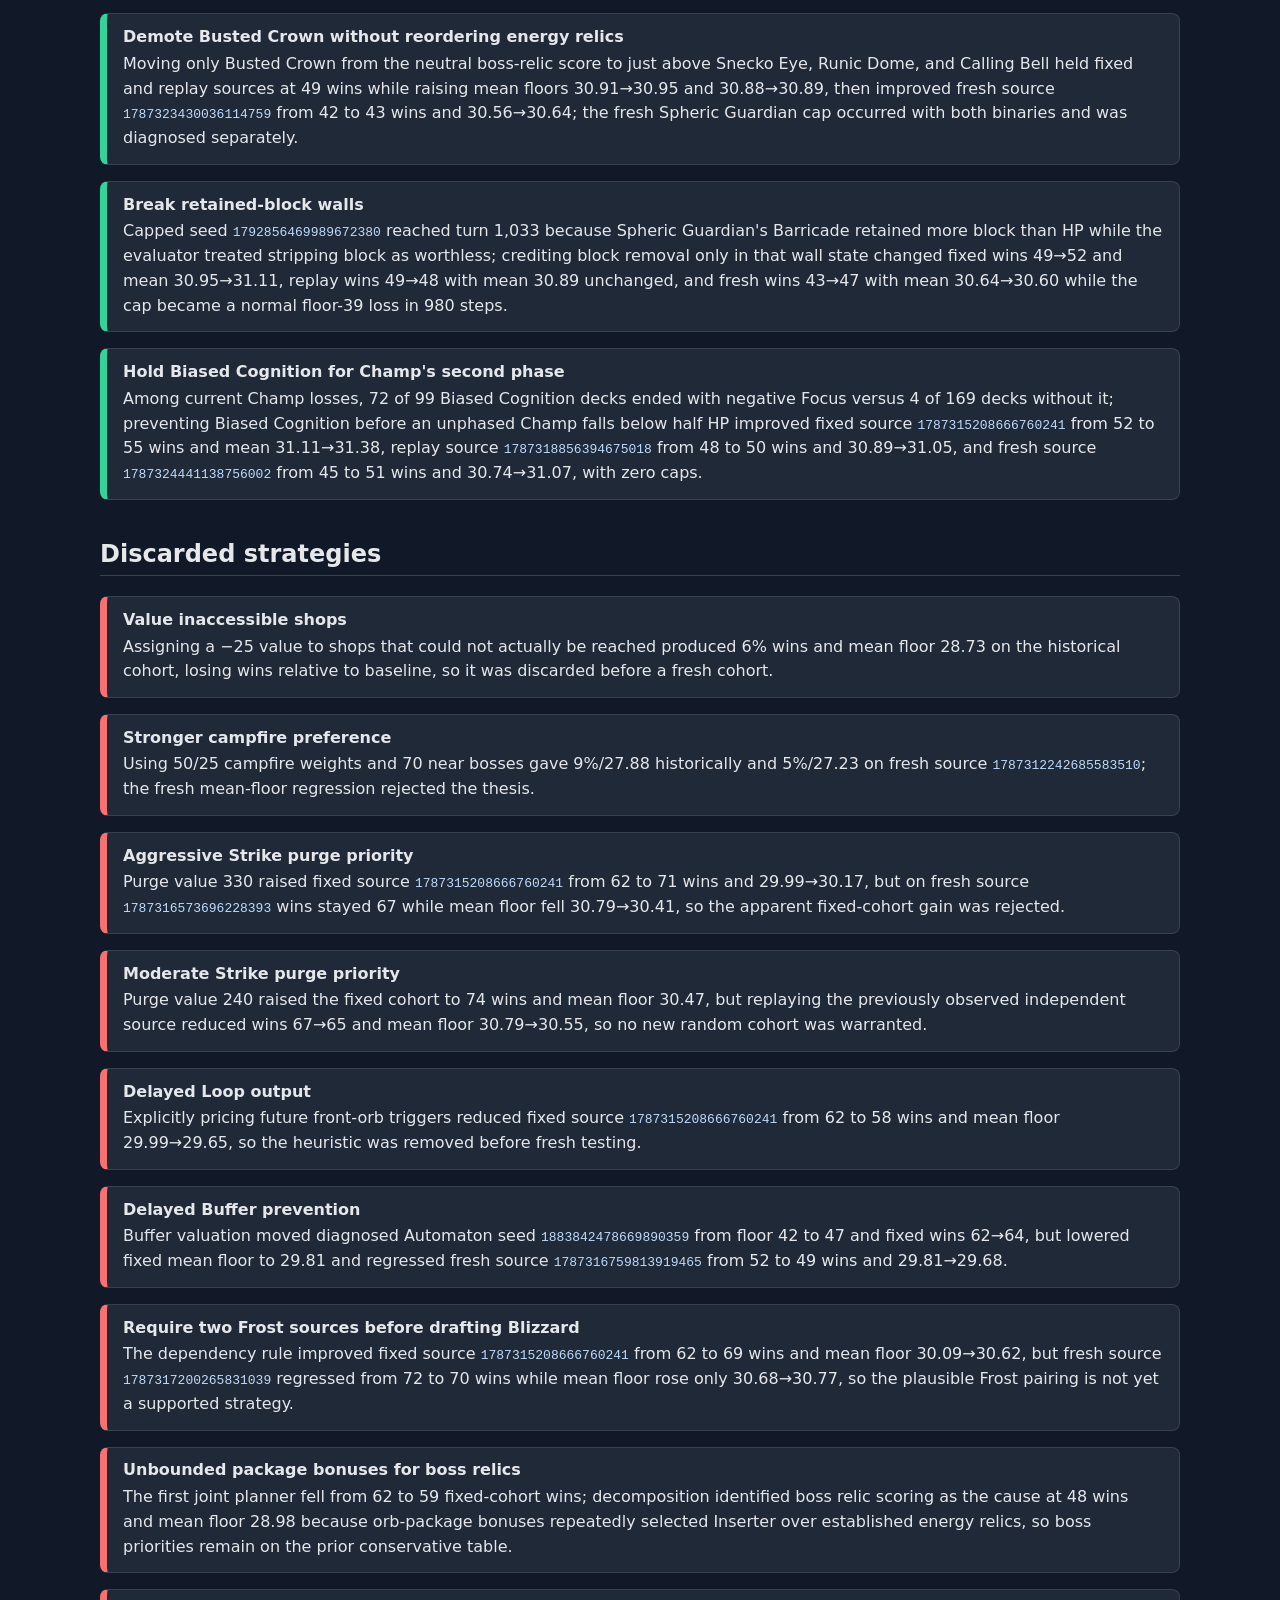
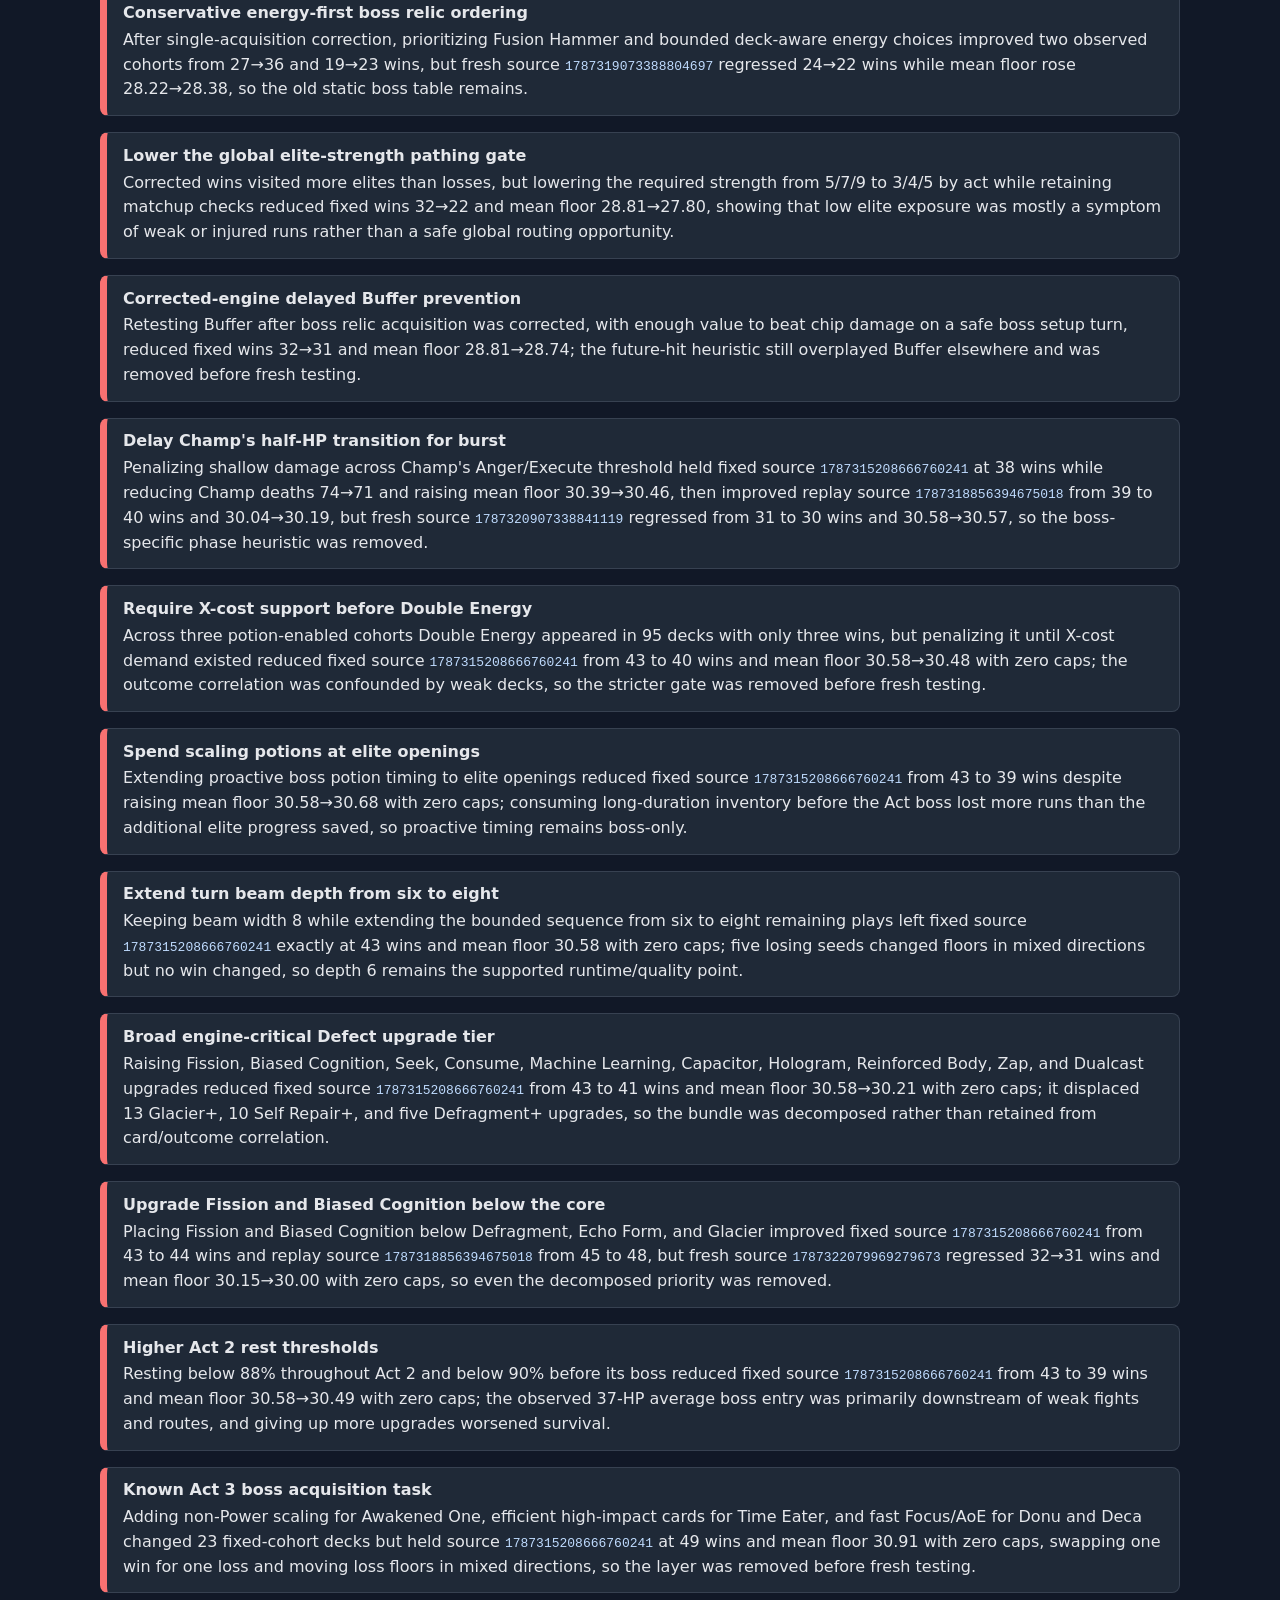
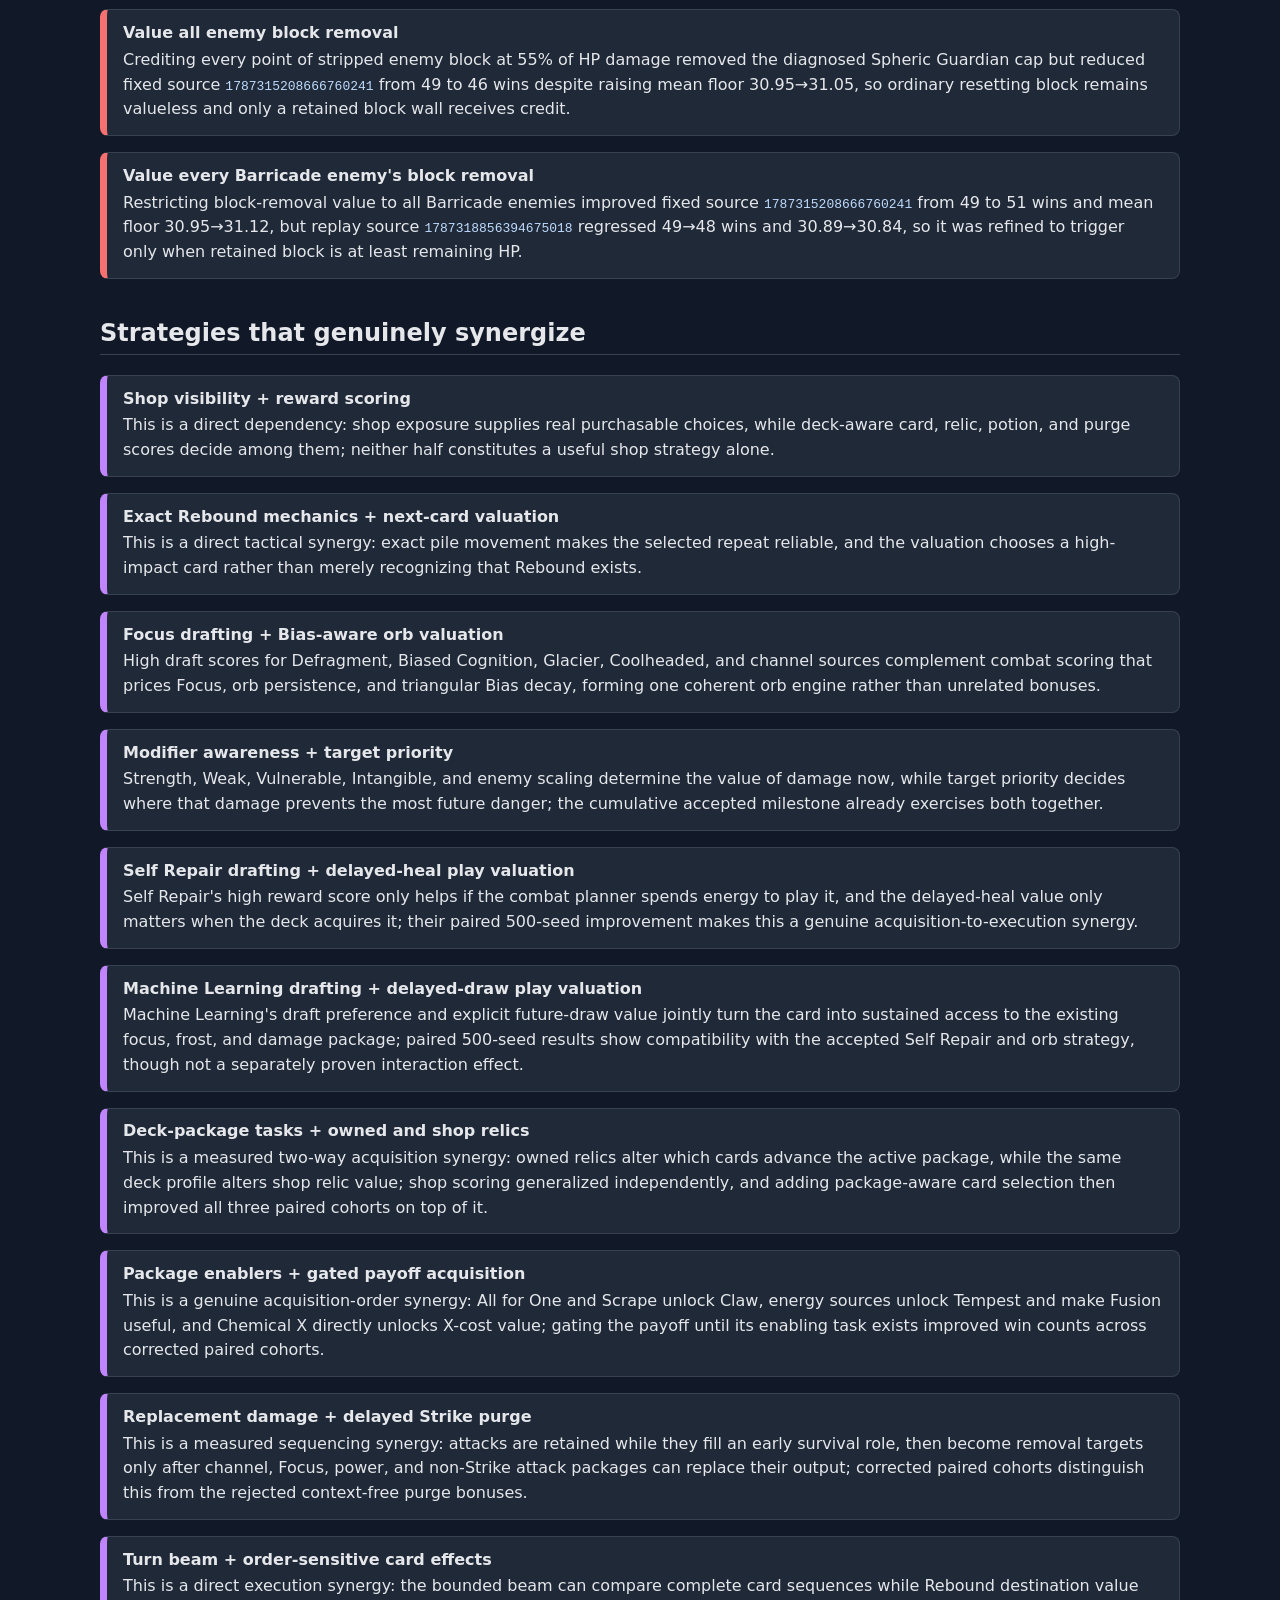
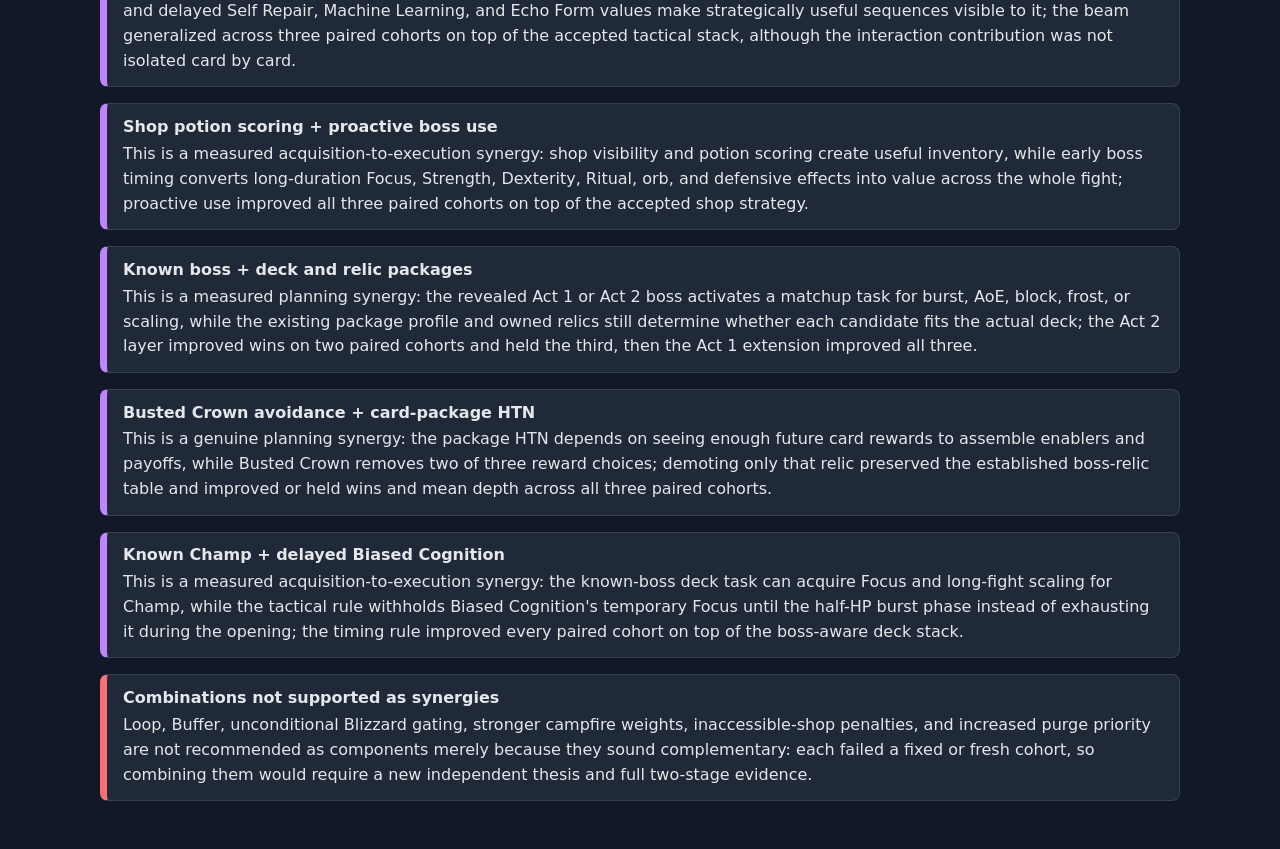
==== commit f0d1c3b1: "Delay Biased Cognition for Champ burst phase" ====
--- a/HTN_STRATEGY_LOG.html
+++ b/HTN_STRATEGY_LOG.html
@@ -56,6 +56,7 @@
       <article class="accepted"><h3>Known Act 1 boss acquisition task</h3><p>Extending the revealed-boss task with sustained frost and Weak for Hexaghost, block/frost for Guardian, and burst/AoE for Slime Boss improved fixed source <code>1787315208666760241</code> from 44 to 49 wins and mean floor 30.78→30.91, replay source <code>1787318856394675018</code> from 45 to 49 wins and 30.35→30.88, and fresh source <code>1787322961599519915</code> from 39 to 44 wins and 29.91→30.50, with zero caps.</p></article>
       <article class="accepted"><h3>Demote Busted Crown without reordering energy relics</h3><p>Moving only Busted Crown from the neutral boss-relic score to just above Snecko Eye, Runic Dome, and Calling Bell held fixed and replay sources at 49 wins while raising mean floors 30.91→30.95 and 30.88→30.89, then improved fresh source <code>1787323430036114759</code> from 42 to 43 wins and 30.56→30.64; the fresh Spheric Guardian cap occurred with both binaries and was diagnosed separately.</p></article>
       <article class="accepted"><h3>Break retained-block walls</h3><p>Capped seed <code>1792856469989672380</code> reached turn 1,033 because Spheric Guardian's Barricade retained more block than HP while the evaluator treated stripping block as worthless; crediting block removal only in that wall state changed fixed wins 49→52 and mean 30.95→31.11, replay wins 49→48 with mean 30.89 unchanged, and fresh wins 43→47 with mean 30.64→30.60 while the cap became a normal floor-39 loss in 980 steps.</p></article>
+      <article class="accepted"><h3>Hold Biased Cognition for Champ's second phase</h3><p>Among current Champ losses, 72 of 99 Biased Cognition decks ended with negative Focus versus 4 of 169 decks without it; preventing Biased Cognition before an unphased Champ falls below half HP improved fixed source <code>1787315208666760241</code> from 52 to 55 wins and mean 31.11→31.38, replay source <code>1787318856394675018</code> from 48 to 50 wins and 30.89→31.05, and fresh source <code>1787324441138756002</code> from 45 to 51 wins and 30.74→31.07, with zero caps.</p></article>
     </section>
 
     <section>
@@ -98,6 +99,7 @@
       <article class="synergy"><h3>Shop potion scoring + proactive boss use</h3><p>This is a measured acquisition-to-execution synergy: shop visibility and potion scoring create useful inventory, while early boss timing converts long-duration Focus, Strength, Dexterity, Ritual, orb, and defensive effects into value across the whole fight; proactive use improved all three paired cohorts on top of the accepted shop strategy.</p></article>
       <article class="synergy"><h3>Known boss + deck and relic packages</h3><p>This is a measured planning synergy: the revealed Act 1 or Act 2 boss activates a matchup task for burst, AoE, block, frost, or scaling, while the existing package profile and owned relics still determine whether each candidate fits the actual deck; the Act 2 layer improved wins on two paired cohorts and held the third, then the Act 1 extension improved all three.</p></article>
       <article class="synergy"><h3>Busted Crown avoidance + card-package HTN</h3><p>This is a genuine planning synergy: the package HTN depends on seeing enough future card rewards to assemble enablers and payoffs, while Busted Crown removes two of three reward choices; demoting only that relic preserved the established boss-relic table and improved or held wins and mean depth across all three paired cohorts.</p></article>
+      <article class="synergy"><h3>Known Champ + delayed Biased Cognition</h3><p>This is a measured acquisition-to-execution synergy: the known-boss deck task can acquire Focus and long-fight scaling for Champ, while the tactical rule withholds Biased Cognition's temporary Focus until the half-HP burst phase instead of exhausting it during the opening; the timing rule improved every paired cohort on top of the boss-aware deck stack.</p></article>
       <article class="rejected"><h3>Combinations not supported as synergies</h3><p>Loop, Buffer, unconditional Blizzard gating, stronger campfire weights, inaccessible-shop penalties, and increased purge priority are not recommended as components merely because they sound complementary: each failed a fixed or fresh cohort, so combining them would require a new independent thesis and full two-stage evidence.</p></article>
     </section>
   </main>
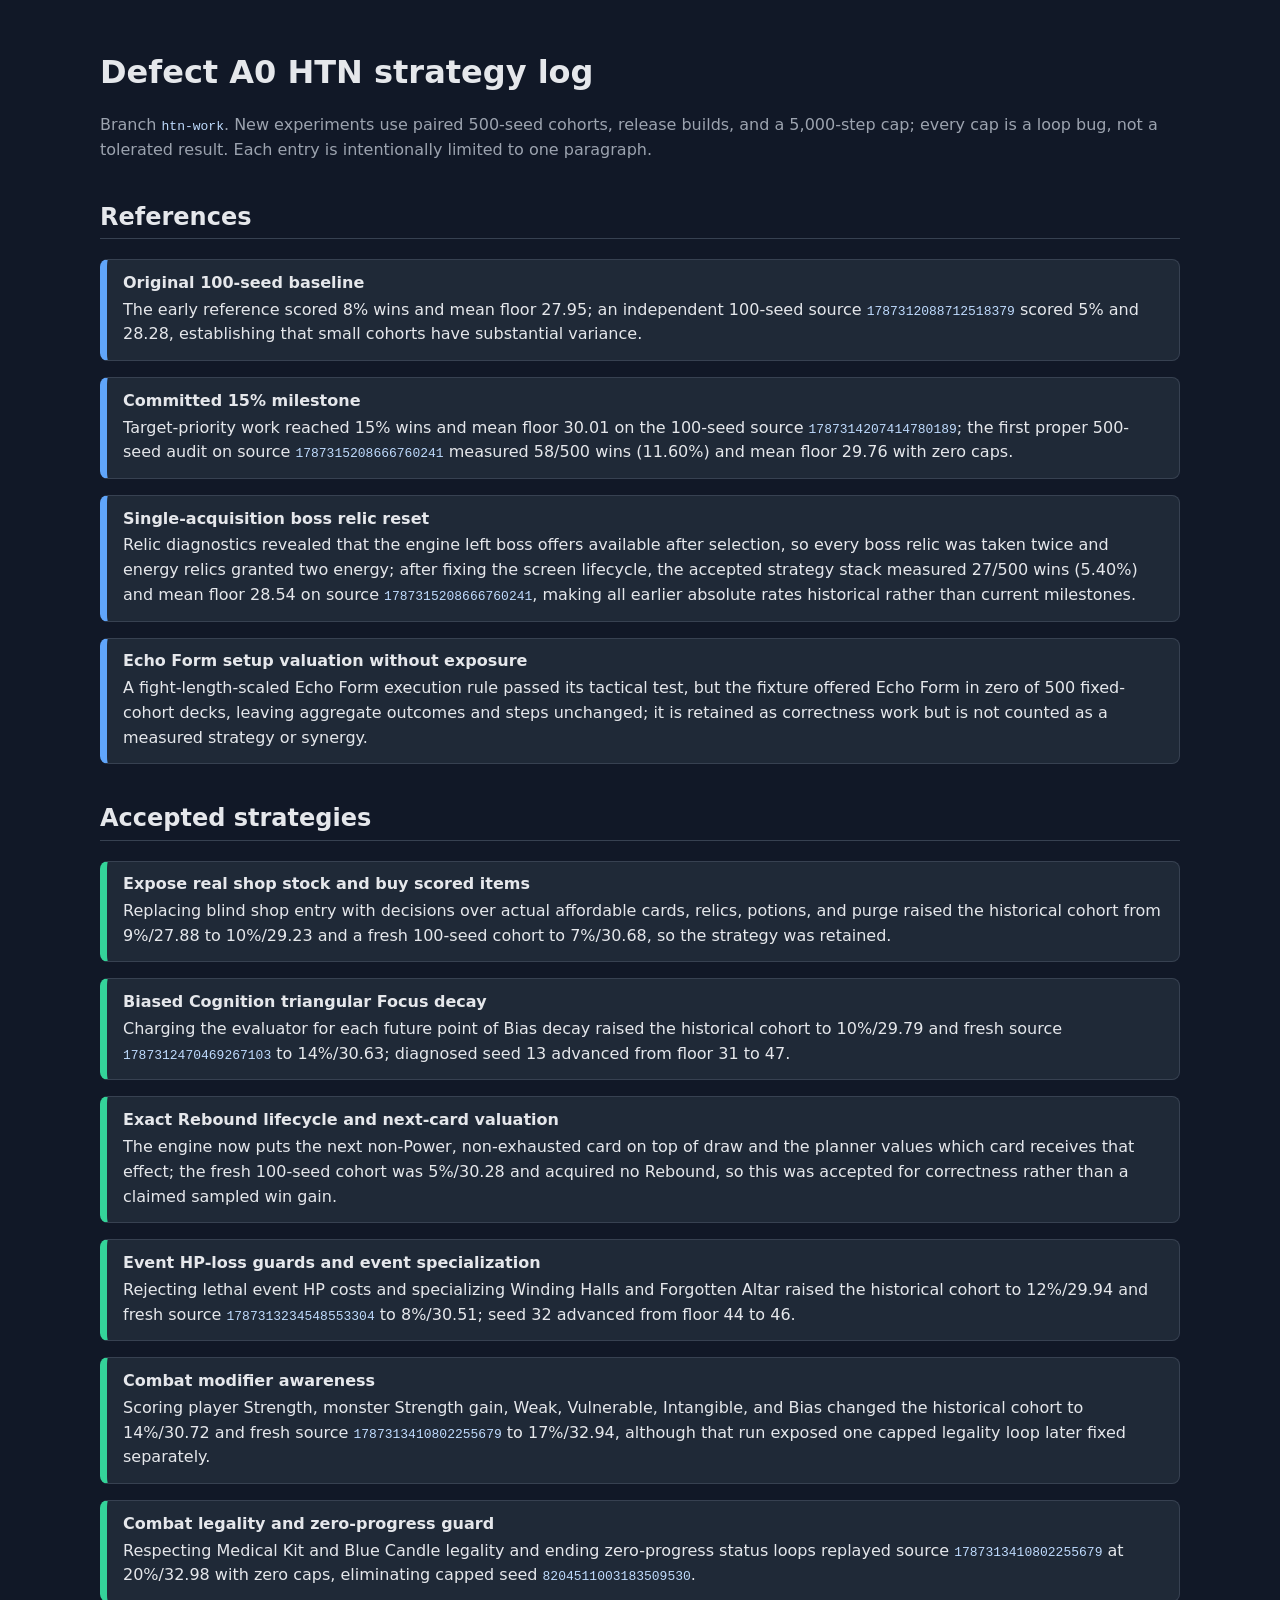
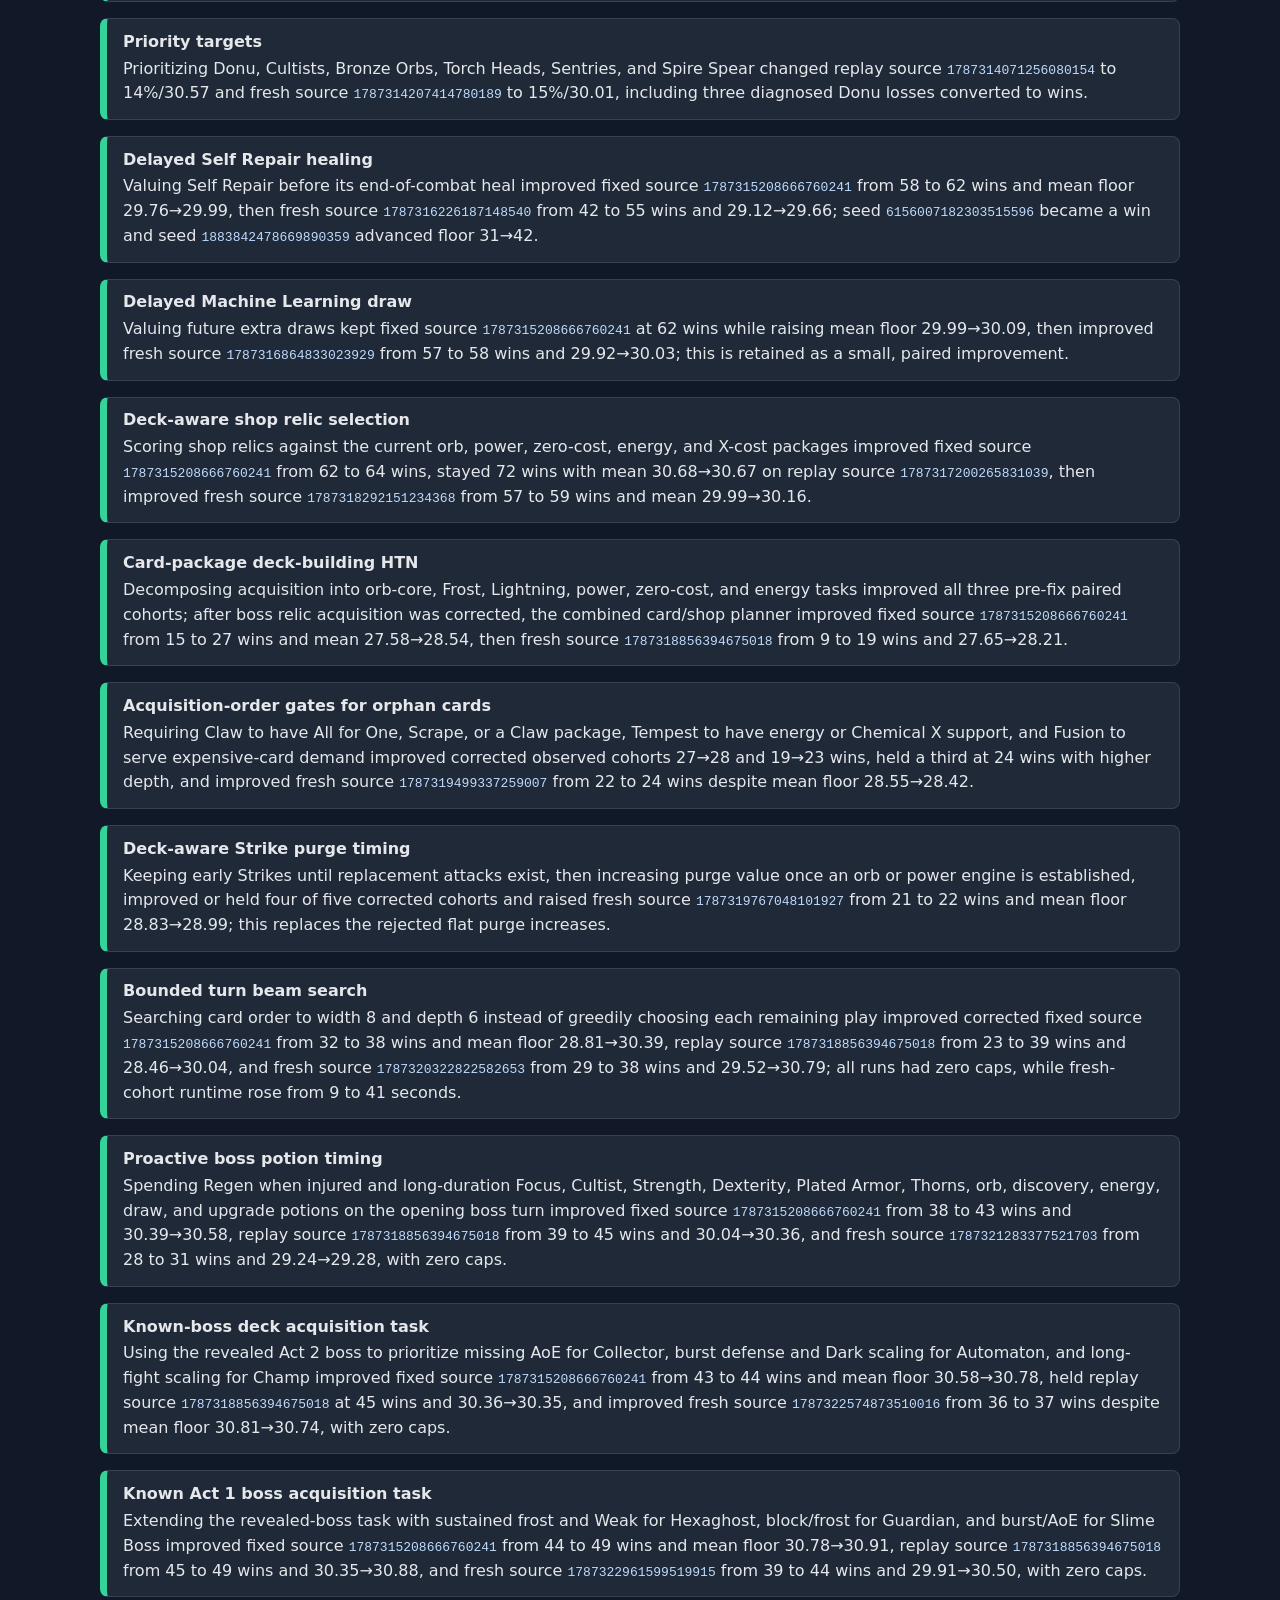
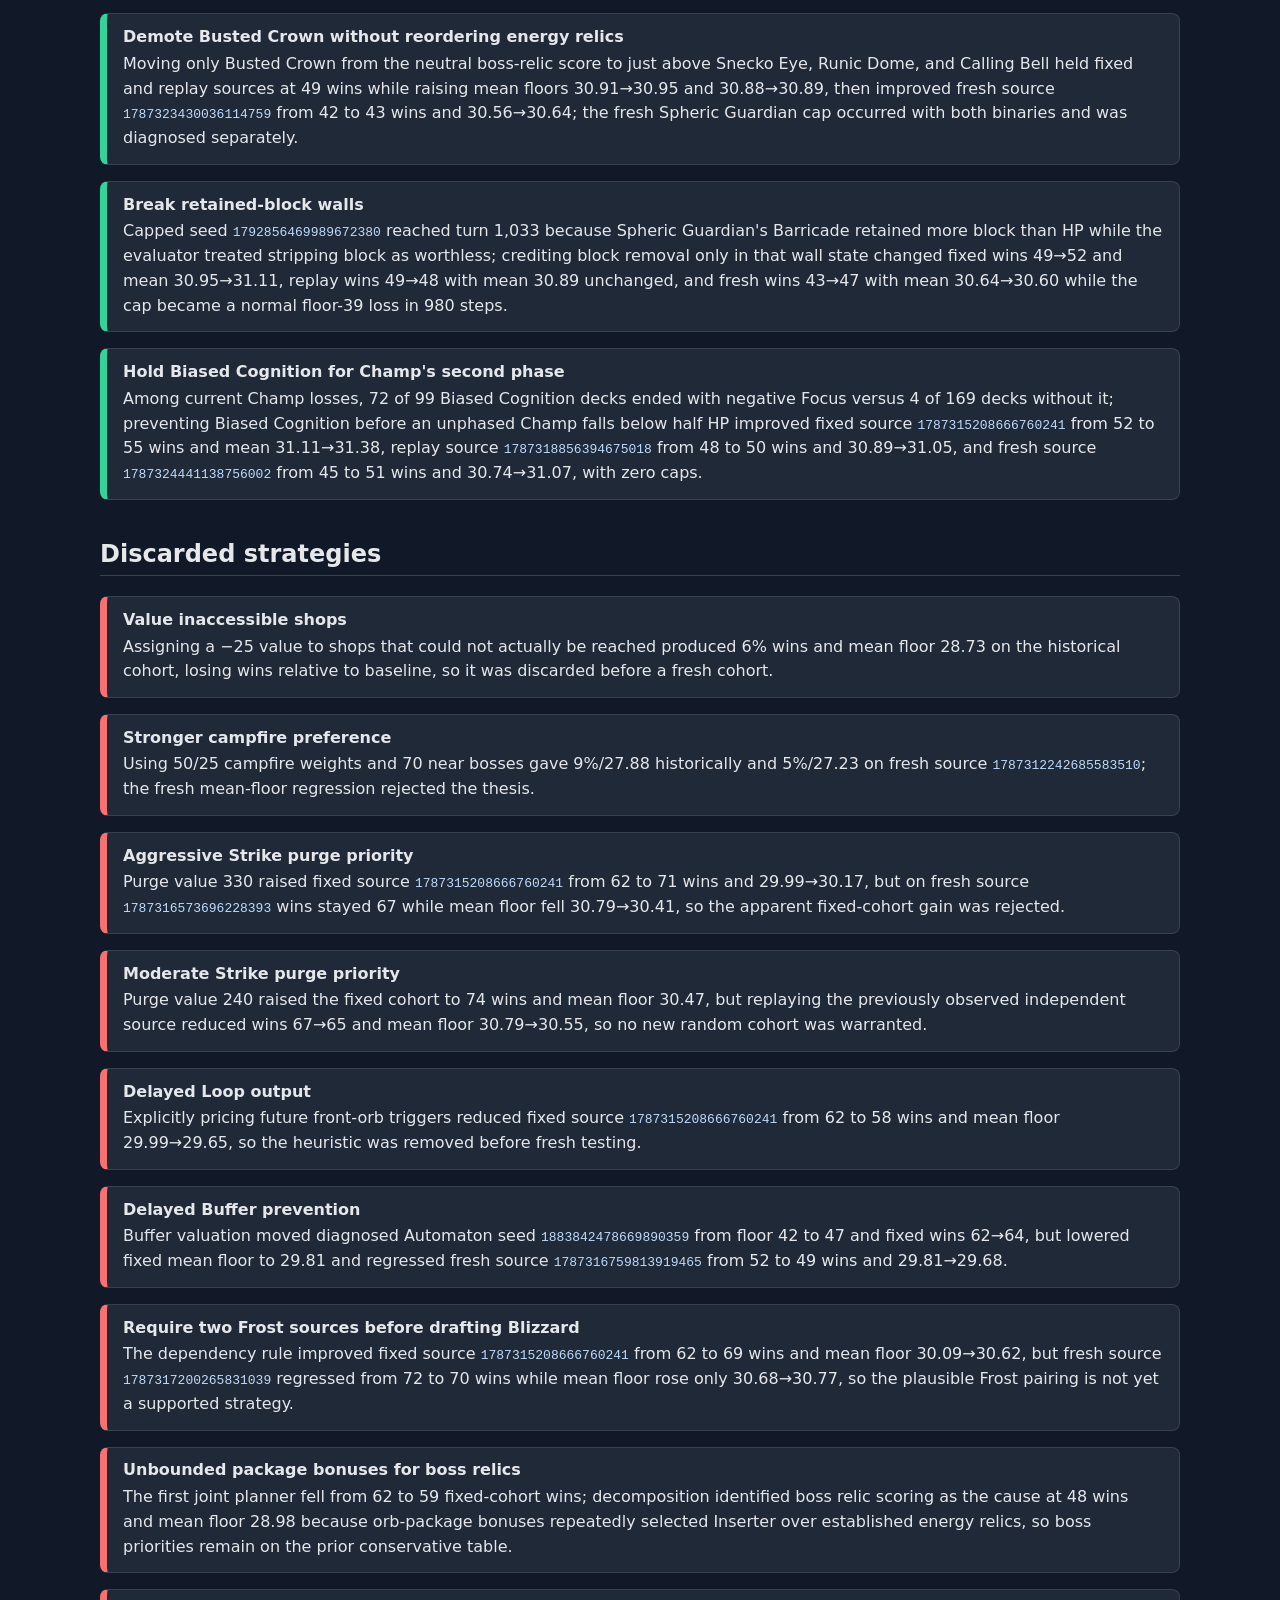
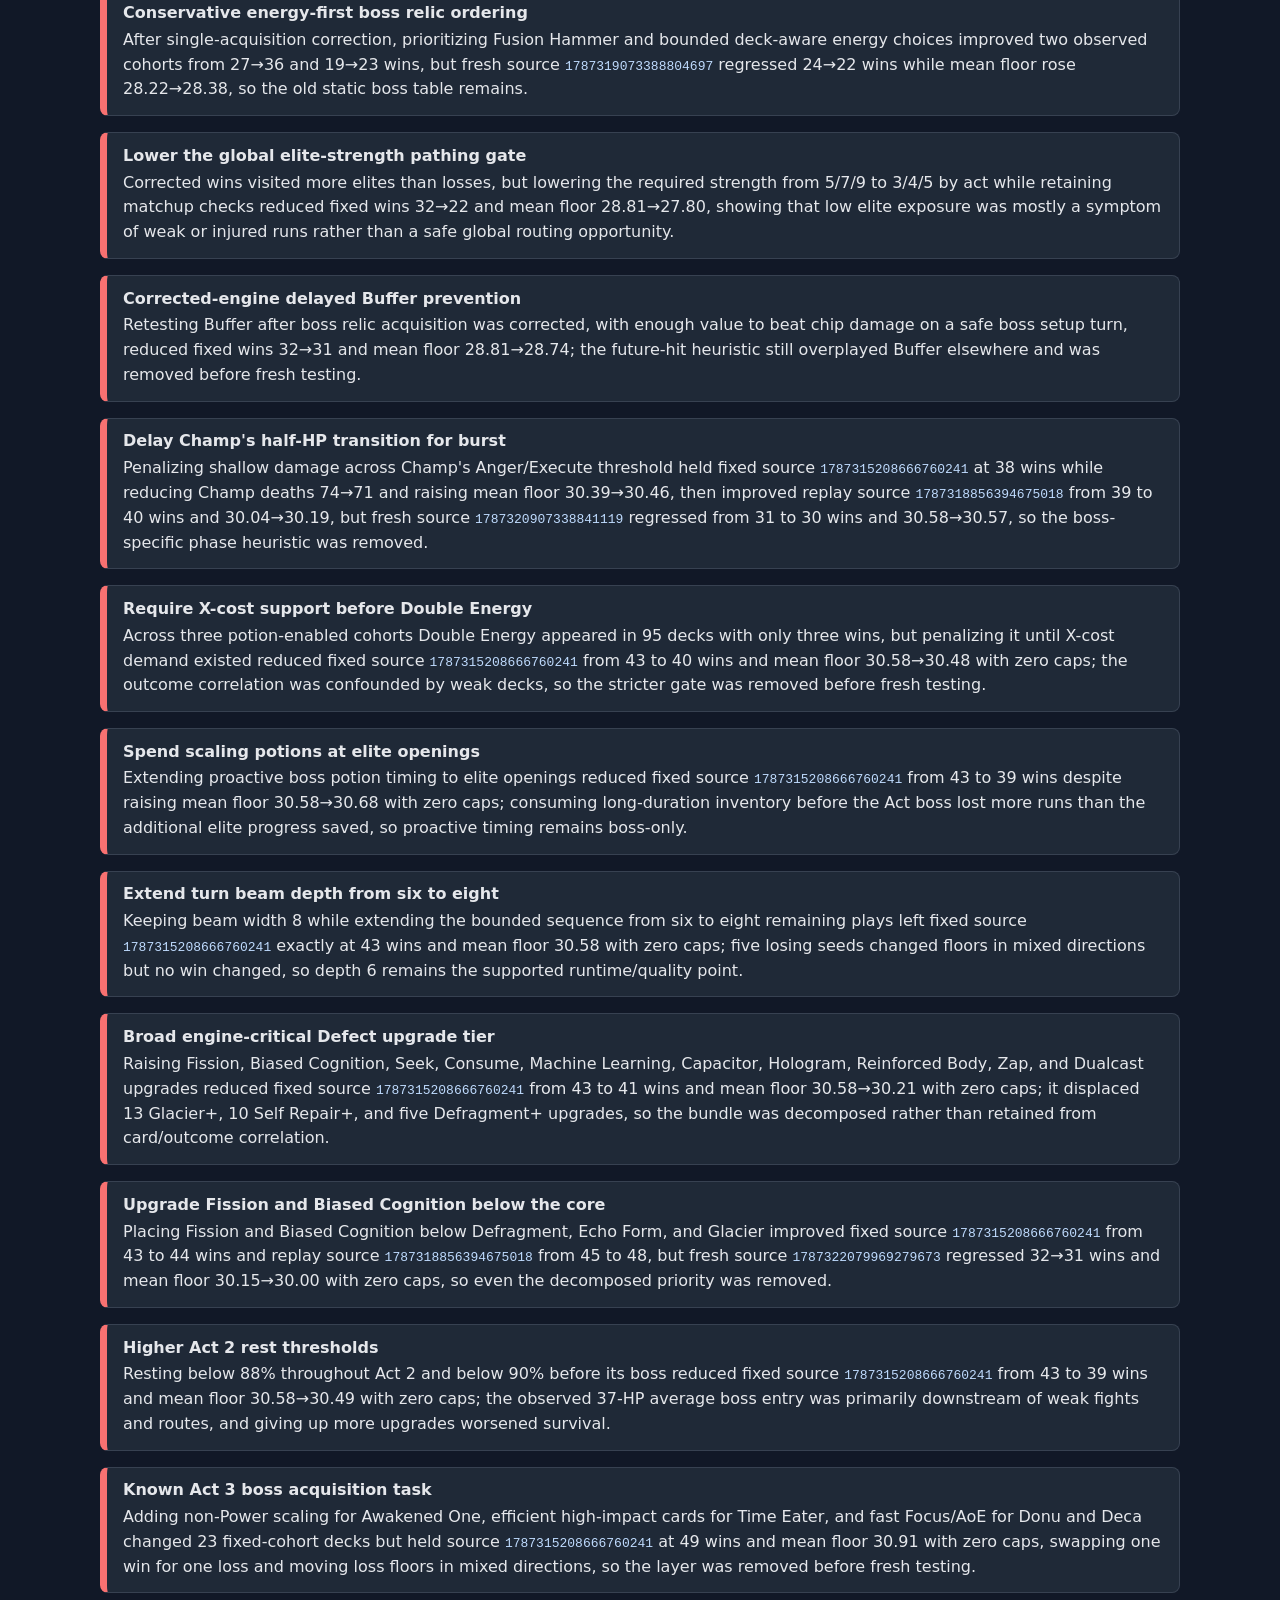
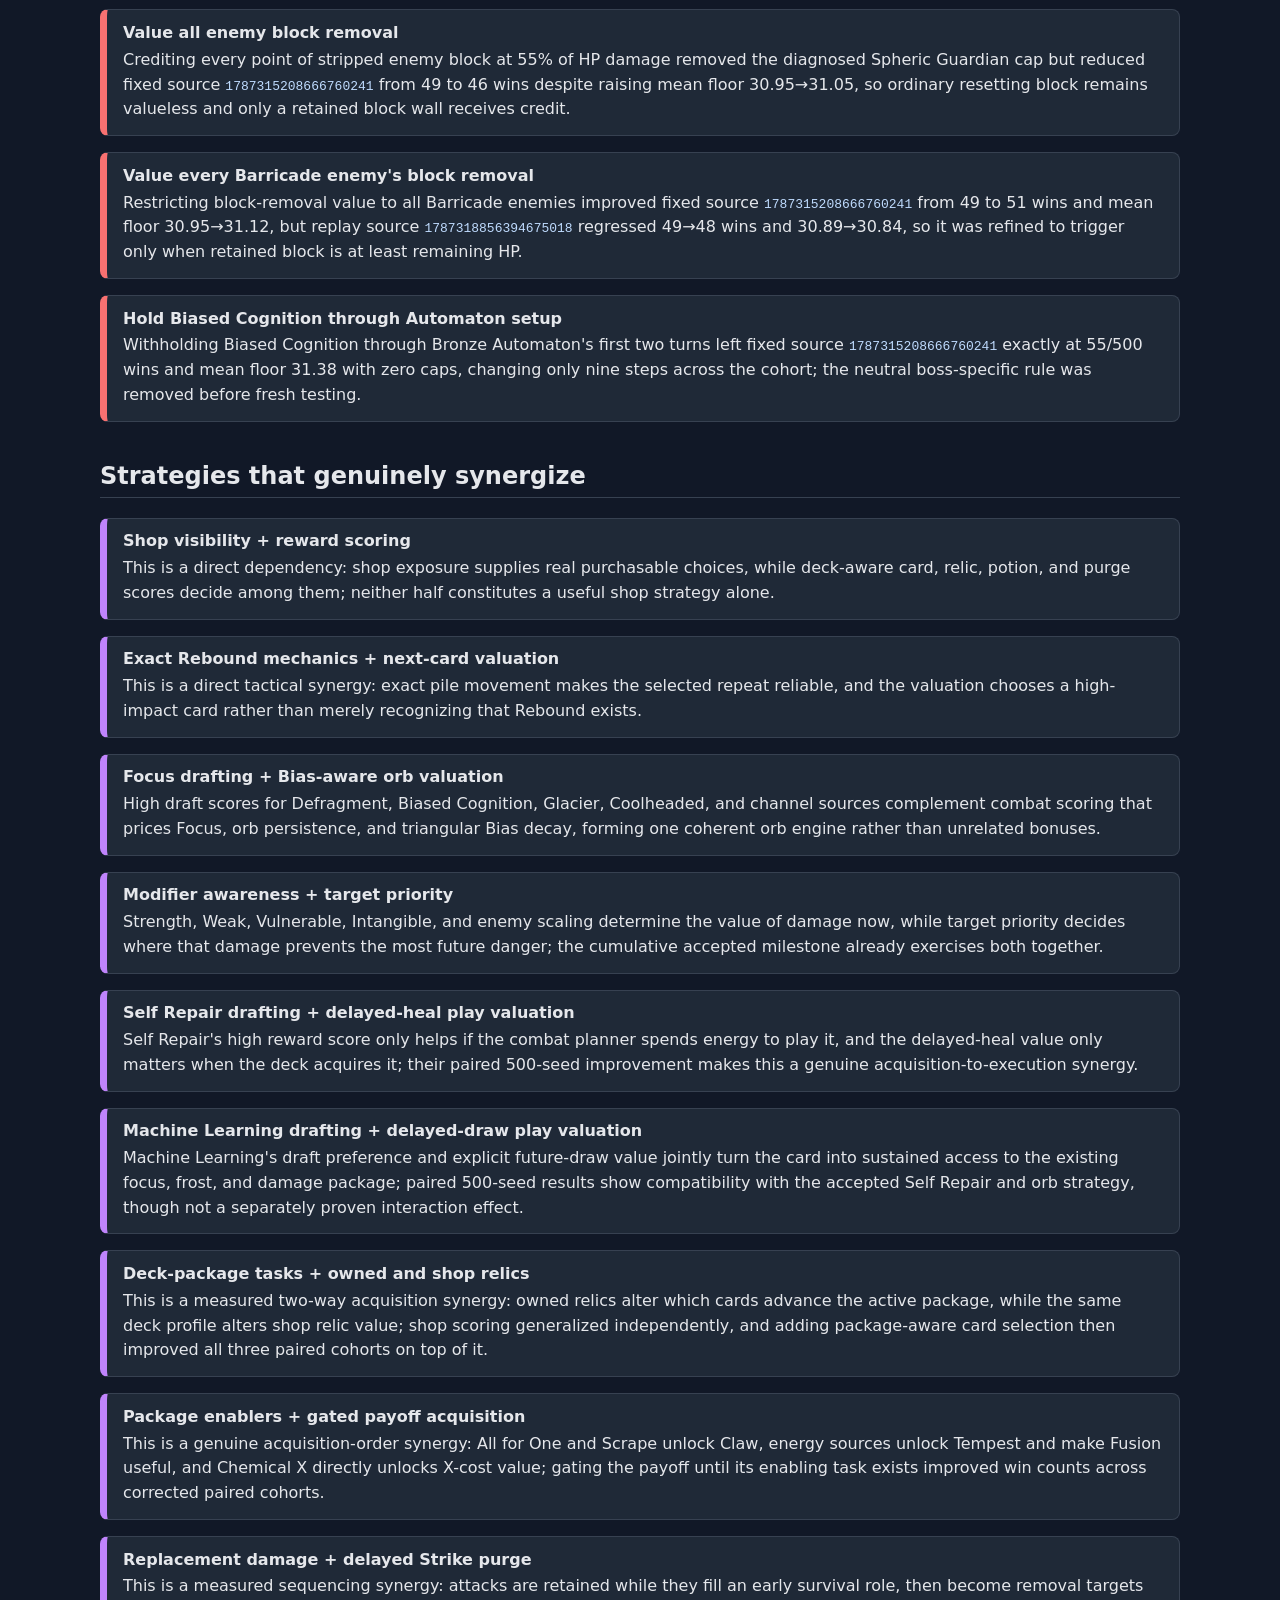
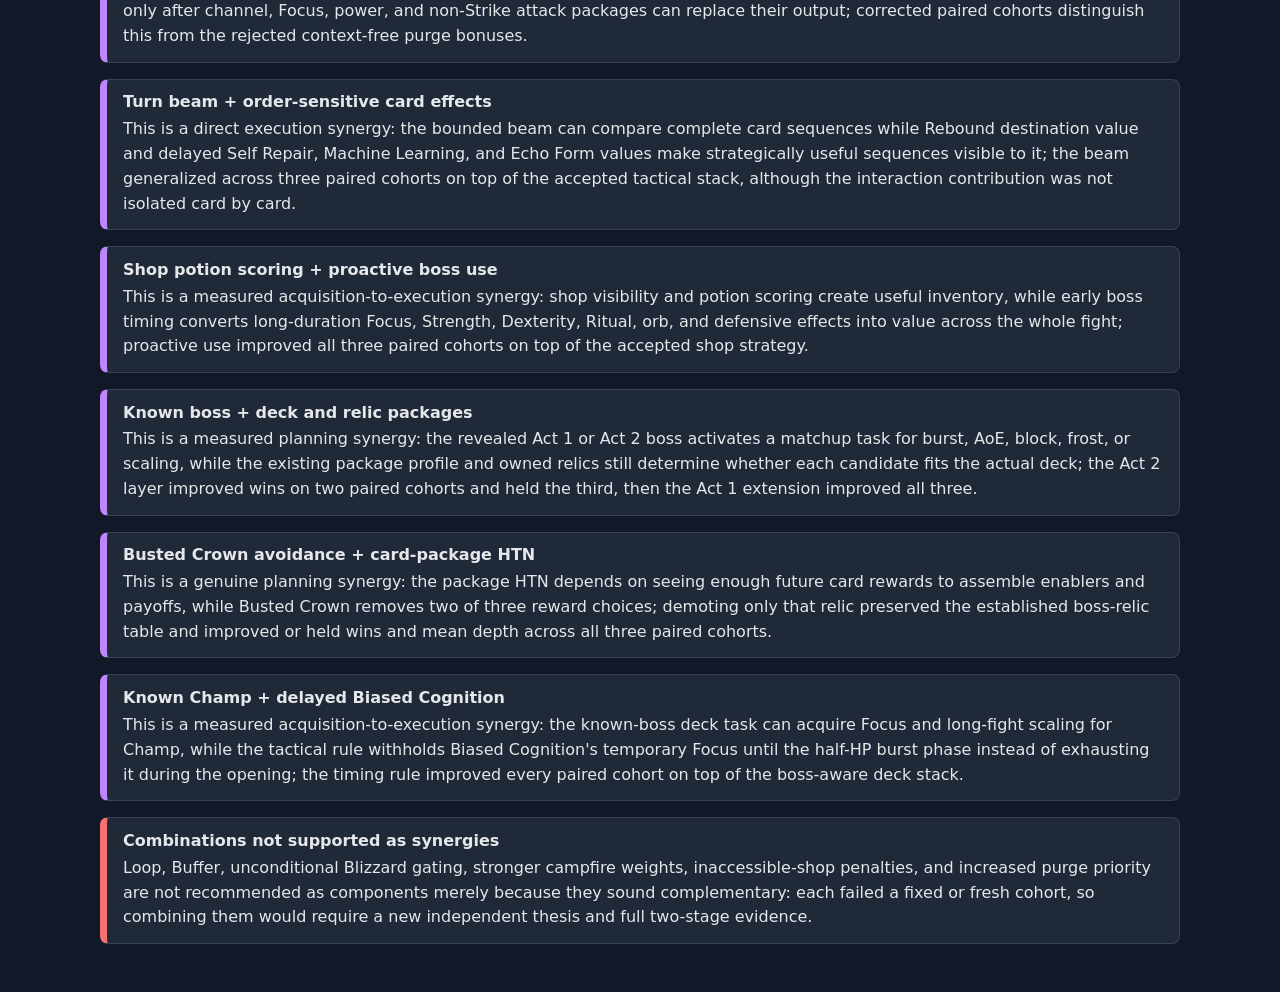
==== commit 36c1a098: "Record neutral Automaton bias timing" ====
--- a/HTN_STRATEGY_LOG.html
+++ b/HTN_STRATEGY_LOG.html
@@ -82,6 +82,7 @@
       <article class="rejected"><h3>Known Act 3 boss acquisition task</h3><p>Adding non-Power scaling for Awakened One, efficient high-impact cards for Time Eater, and fast Focus/AoE for Donu and Deca changed 23 fixed-cohort decks but held source <code>1787315208666760241</code> at 49 wins and mean floor 30.91 with zero caps, swapping one win for one loss and moving loss floors in mixed directions, so the layer was removed before fresh testing.</p></article>
       <article class="rejected"><h3>Value all enemy block removal</h3><p>Crediting every point of stripped enemy block at 55% of HP damage removed the diagnosed Spheric Guardian cap but reduced fixed source <code>1787315208666760241</code> from 49 to 46 wins despite raising mean floor 30.95→31.05, so ordinary resetting block remains valueless and only a retained block wall receives credit.</p></article>
       <article class="rejected"><h3>Value every Barricade enemy's block removal</h3><p>Restricting block-removal value to all Barricade enemies improved fixed source <code>1787315208666760241</code> from 49 to 51 wins and mean floor 30.95→31.12, but replay source <code>1787318856394675018</code> regressed 49→48 wins and 30.89→30.84, so it was refined to trigger only when retained block is at least remaining HP.</p></article>
+      <article class="rejected"><h3>Hold Biased Cognition through Automaton setup</h3><p>Withholding Biased Cognition through Bronze Automaton's first two turns left fixed source <code>1787315208666760241</code> exactly at 55/500 wins and mean floor 31.38 with zero caps, changing only nine steps across the cohort; the neutral boss-specific rule was removed before fresh testing.</p></article>
     </section>
 
     <section>
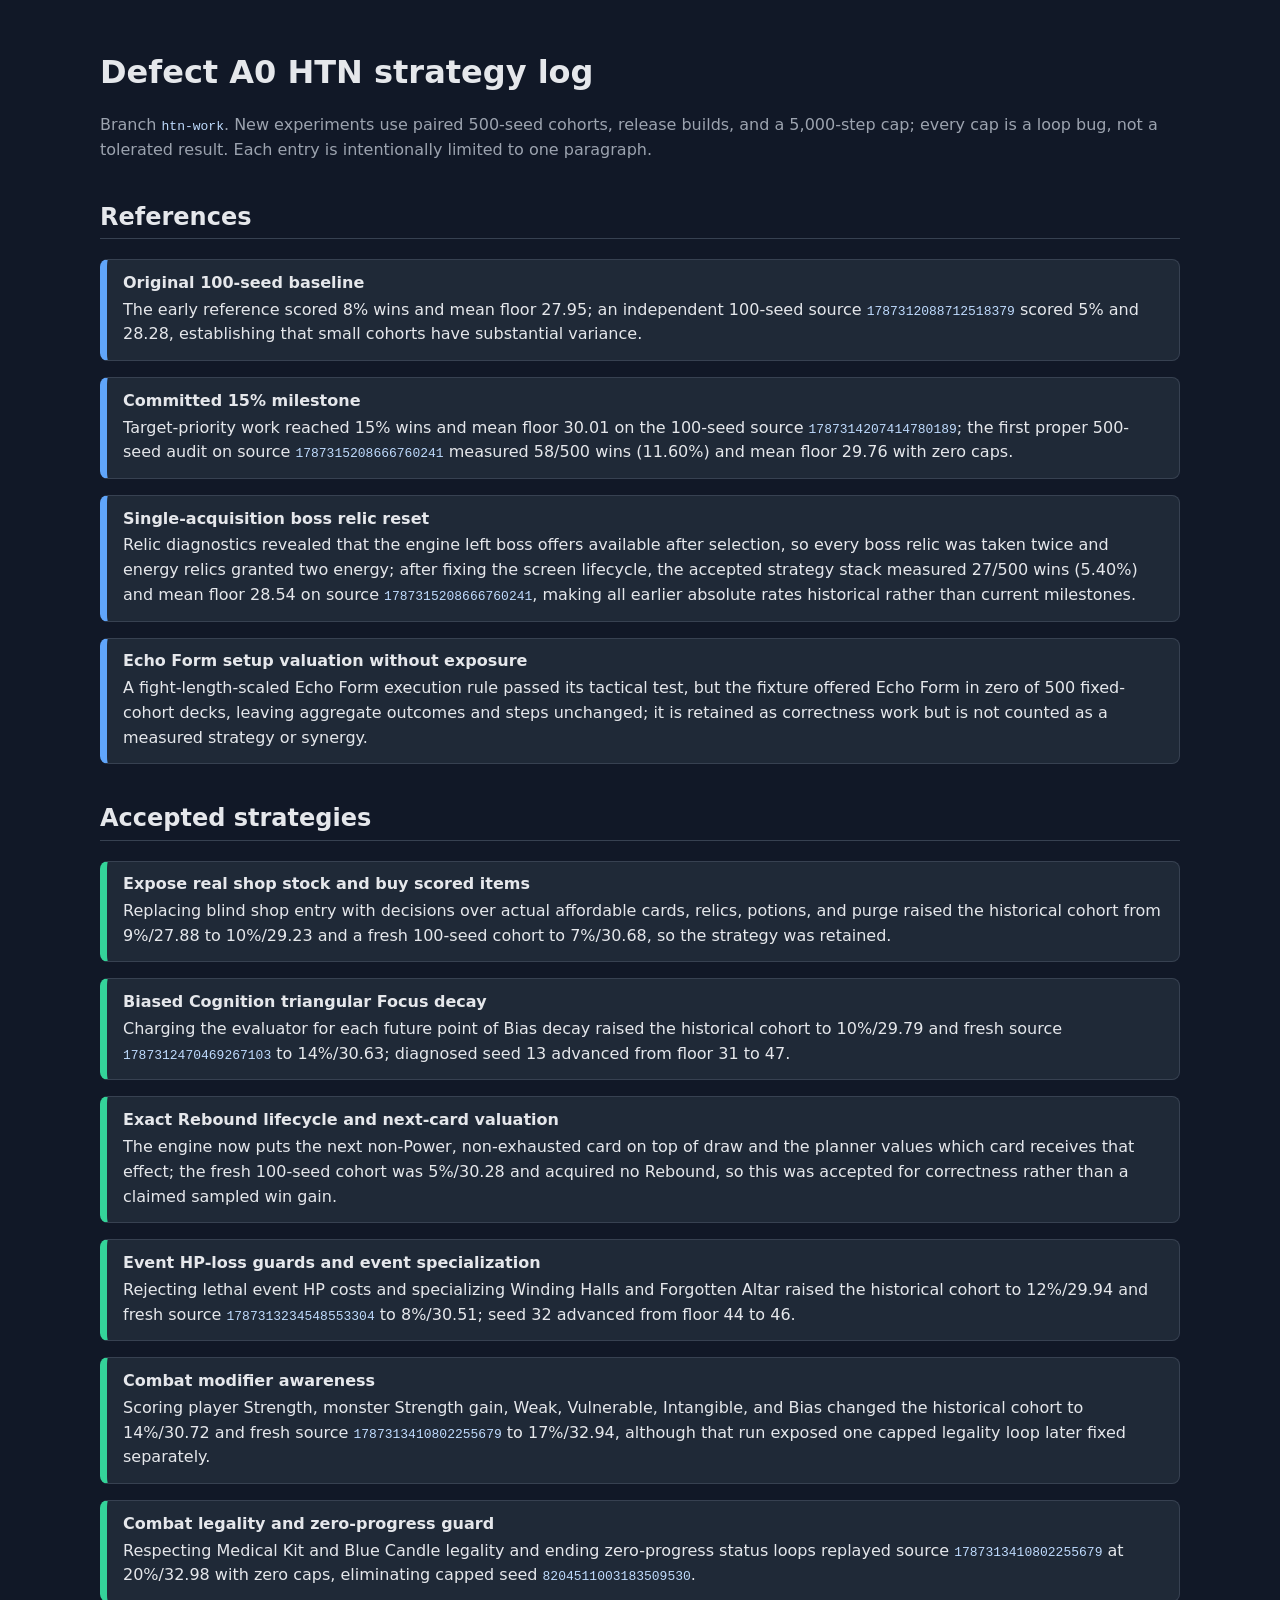
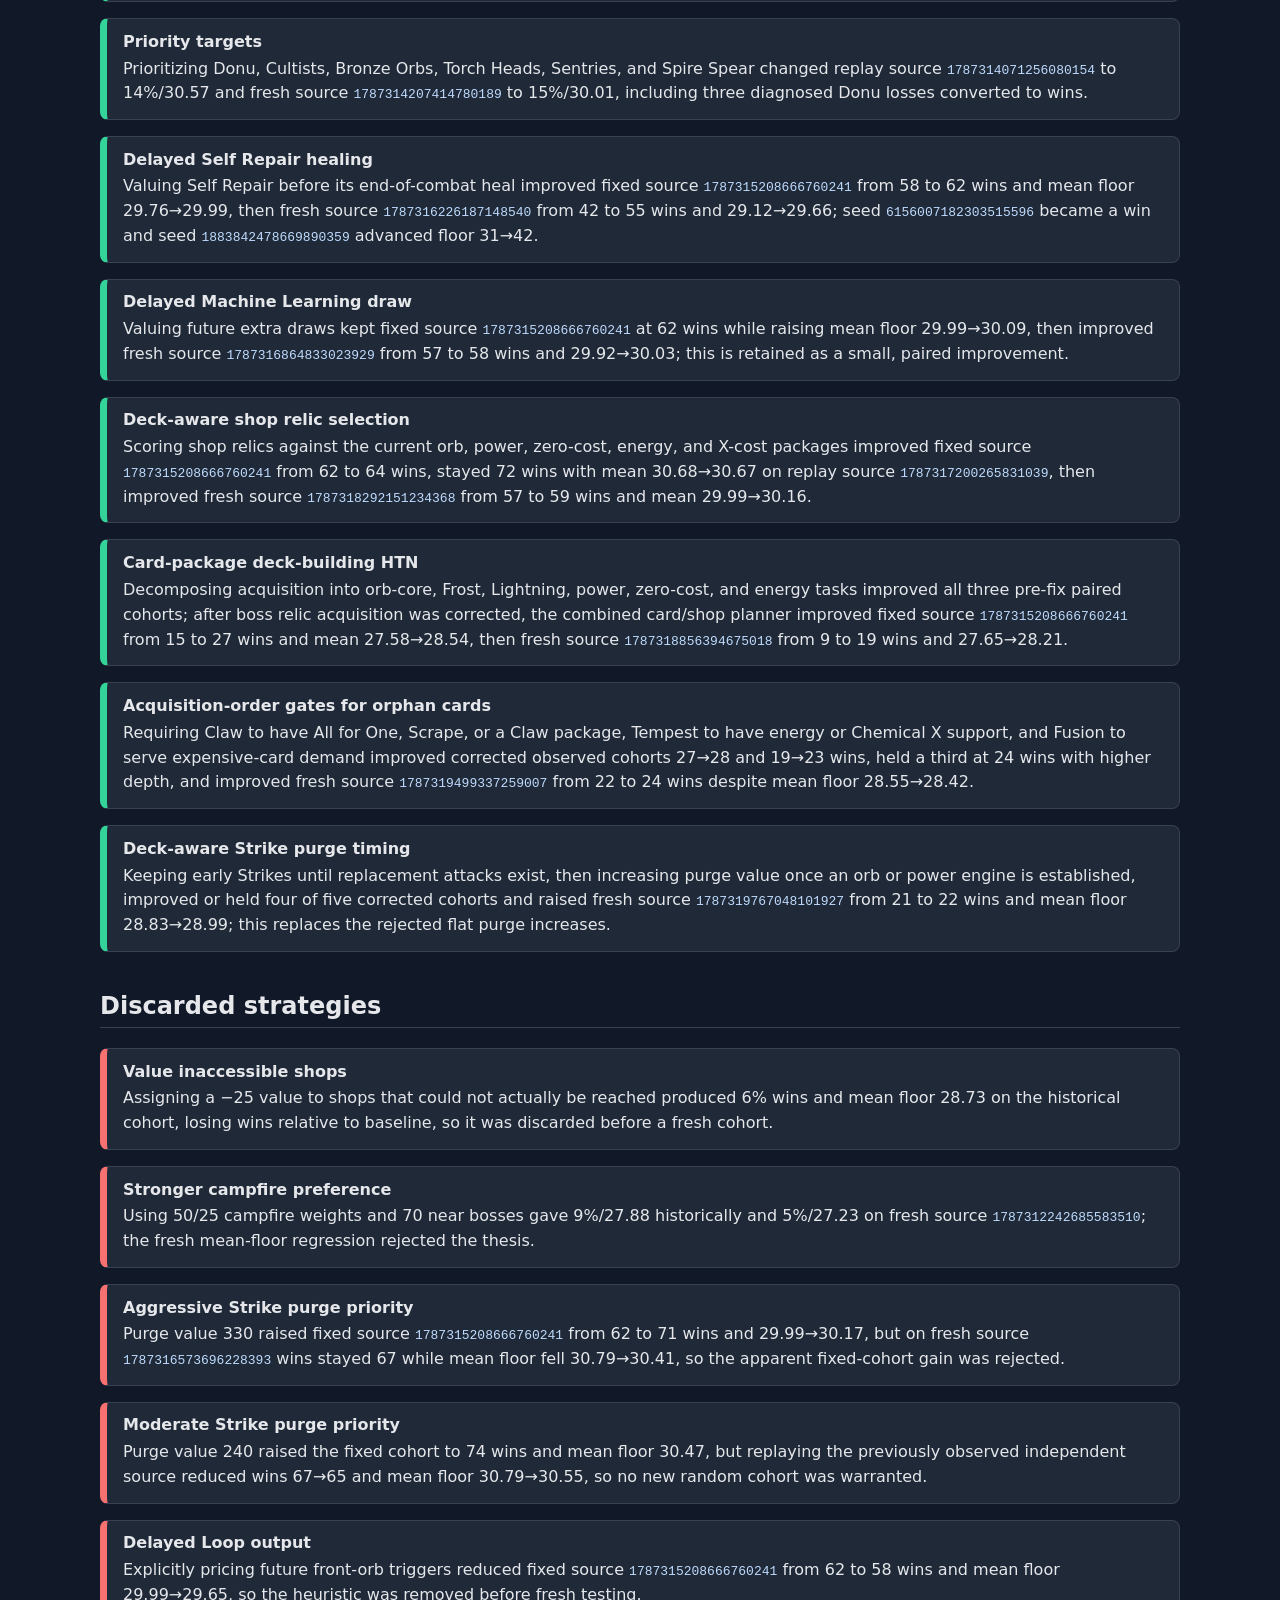
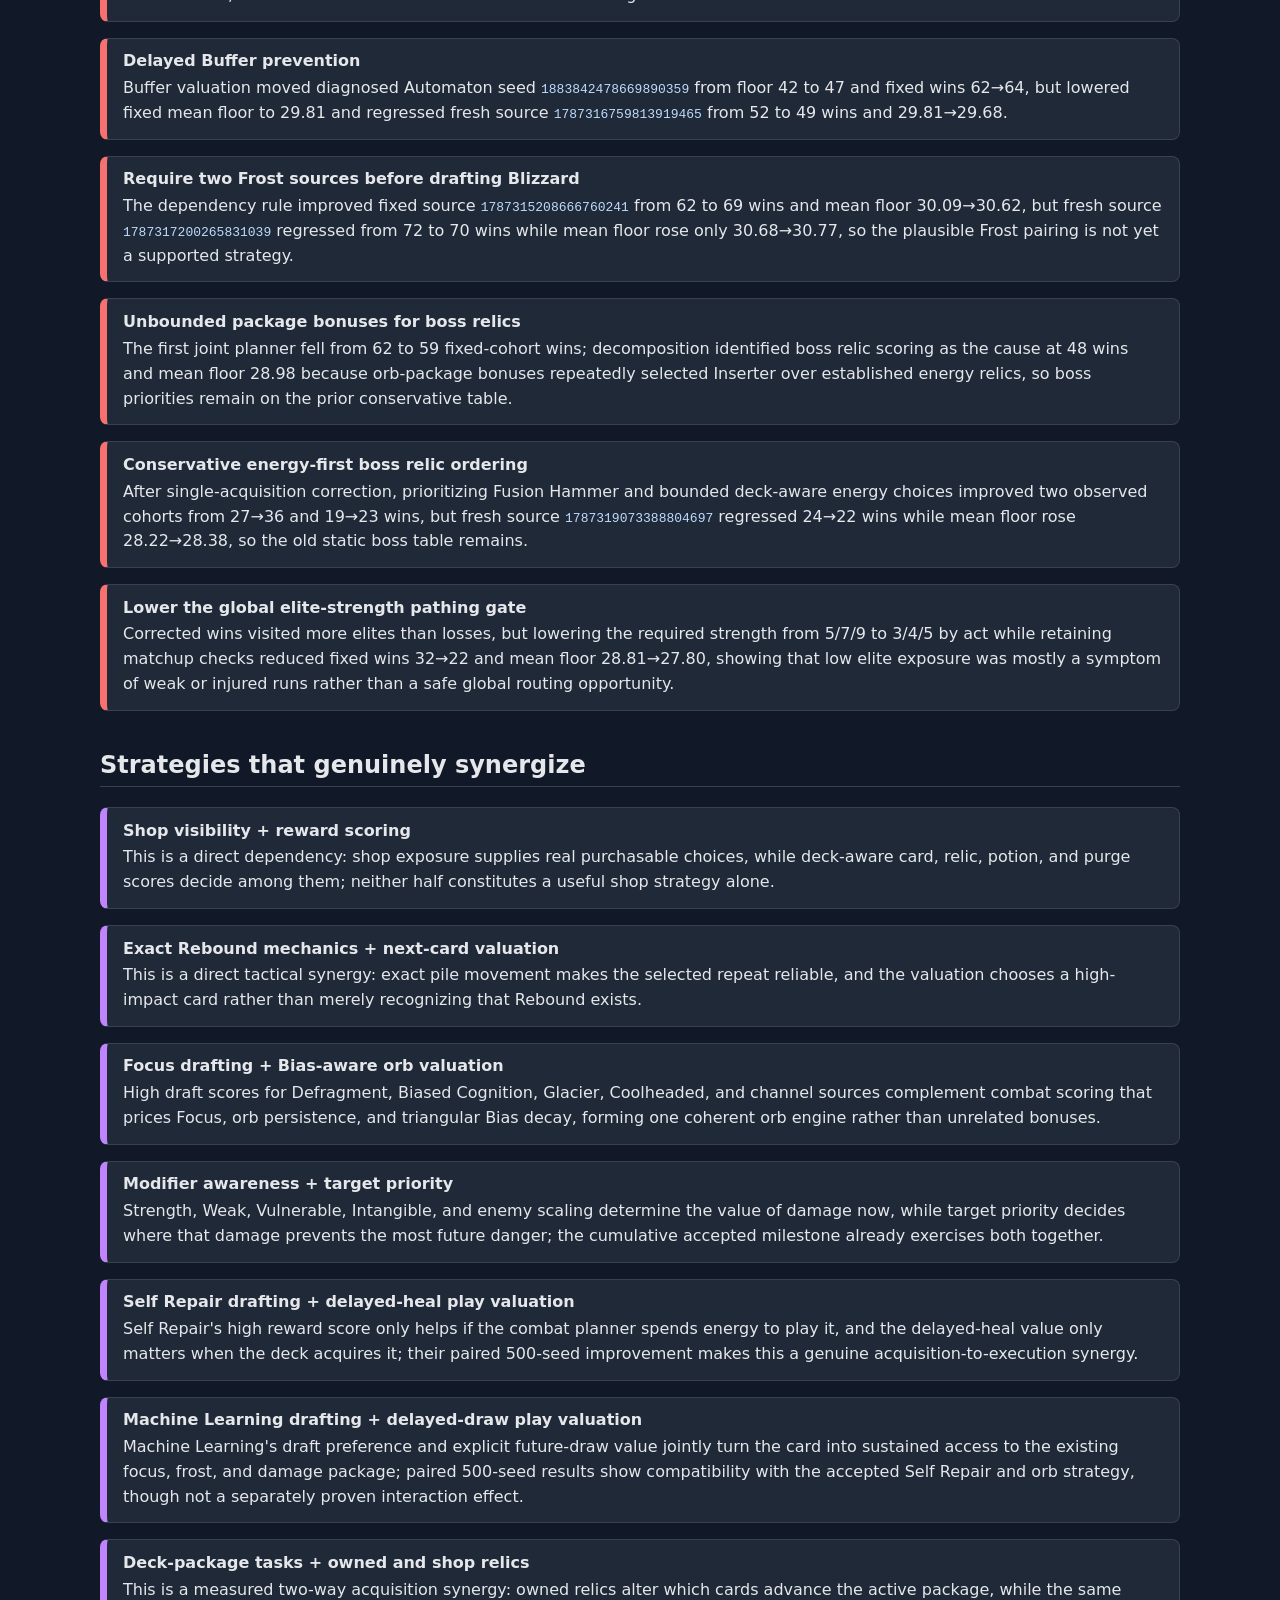
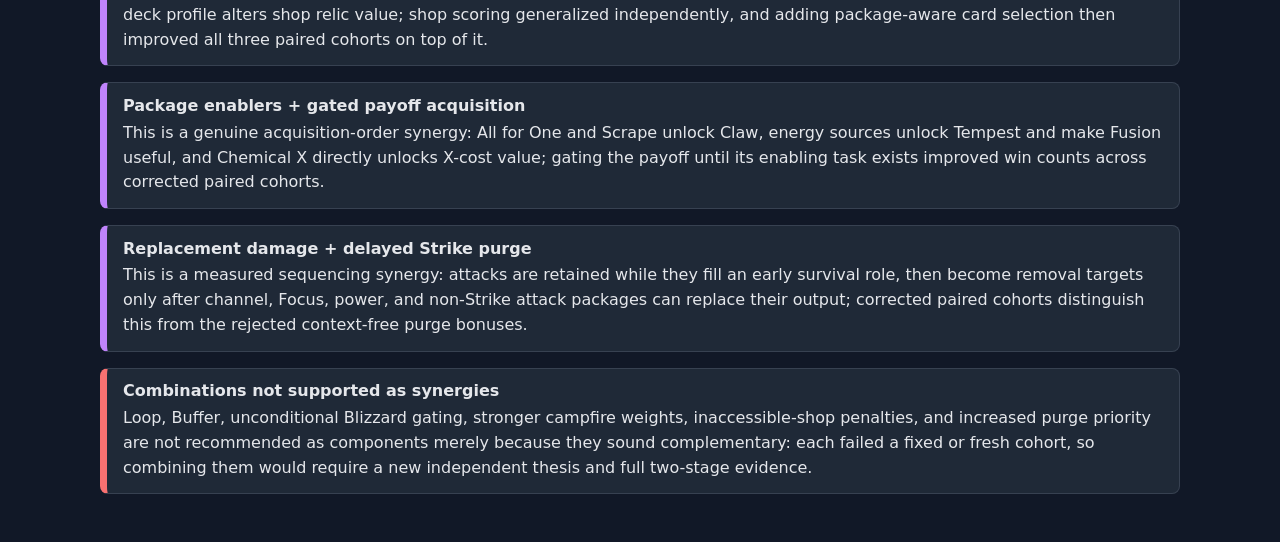
==== commit b94cad2a: "Speed up HTN simulation with exact 10k fixture" ====
--- a/HTN_STRATEGY_LOG.html
+++ b/HTN_STRATEGY_LOG.html
@@ -50,13 +50,6 @@
       <article class="accepted"><h3>Card-package deck-building HTN</h3><p>Decomposing acquisition into orb-core, Frost, Lightning, power, zero-cost, and energy tasks improved all three pre-fix paired cohorts; after boss relic acquisition was corrected, the combined card/shop planner improved fixed source <code>1787315208666760241</code> from 15 to 27 wins and mean 27.58→28.54, then fresh source <code>1787318856394675018</code> from 9 to 19 wins and 27.65→28.21.</p></article>
       <article class="accepted"><h3>Acquisition-order gates for orphan cards</h3><p>Requiring Claw to have All for One, Scrape, or a Claw package, Tempest to have energy or Chemical X support, and Fusion to serve expensive-card demand improved corrected observed cohorts 27→28 and 19→23 wins, held a third at 24 wins with higher depth, and improved fresh source <code>1787319499337259007</code> from 22 to 24 wins despite mean floor 28.55→28.42.</p></article>
       <article class="accepted"><h3>Deck-aware Strike purge timing</h3><p>Keeping early Strikes until replacement attacks exist, then increasing purge value once an orb or power engine is established, improved or held four of five corrected cohorts and raised fresh source <code>1787319767048101927</code> from 21 to 22 wins and mean floor 28.83→28.99; this replaces the rejected flat purge increases.</p></article>
-      <article class="accepted"><h3>Bounded turn beam search</h3><p>Searching card order to width 8 and depth 6 instead of greedily choosing each remaining play improved corrected fixed source <code>1787315208666760241</code> from 32 to 38 wins and mean floor 28.81→30.39, replay source <code>1787318856394675018</code> from 23 to 39 wins and 28.46→30.04, and fresh source <code>1787320322822582653</code> from 29 to 38 wins and 29.52→30.79; all runs had zero caps, while fresh-cohort runtime rose from 9 to 41 seconds.</p></article>
-      <article class="accepted"><h3>Proactive boss potion timing</h3><p>Spending Regen when injured and long-duration Focus, Cultist, Strength, Dexterity, Plated Armor, Thorns, orb, discovery, energy, draw, and upgrade potions on the opening boss turn improved fixed source <code>1787315208666760241</code> from 38 to 43 wins and 30.39→30.58, replay source <code>1787318856394675018</code> from 39 to 45 wins and 30.04→30.36, and fresh source <code>1787321283377521703</code> from 28 to 31 wins and 29.24→29.28, with zero caps.</p></article>
-      <article class="accepted"><h3>Known-boss deck acquisition task</h3><p>Using the revealed Act 2 boss to prioritize missing AoE for Collector, burst defense and Dark scaling for Automaton, and long-fight scaling for Champ improved fixed source <code>1787315208666760241</code> from 43 to 44 wins and mean floor 30.58→30.78, held replay source <code>1787318856394675018</code> at 45 wins and 30.36→30.35, and improved fresh source <code>1787322574873510016</code> from 36 to 37 wins despite mean floor 30.81→30.74, with zero caps.</p></article>
-      <article class="accepted"><h3>Known Act 1 boss acquisition task</h3><p>Extending the revealed-boss task with sustained frost and Weak for Hexaghost, block/frost for Guardian, and burst/AoE for Slime Boss improved fixed source <code>1787315208666760241</code> from 44 to 49 wins and mean floor 30.78→30.91, replay source <code>1787318856394675018</code> from 45 to 49 wins and 30.35→30.88, and fresh source <code>1787322961599519915</code> from 39 to 44 wins and 29.91→30.50, with zero caps.</p></article>
-      <article class="accepted"><h3>Demote Busted Crown without reordering energy relics</h3><p>Moving only Busted Crown from the neutral boss-relic score to just above Snecko Eye, Runic Dome, and Calling Bell held fixed and replay sources at 49 wins while raising mean floors 30.91→30.95 and 30.88→30.89, then improved fresh source <code>1787323430036114759</code> from 42 to 43 wins and 30.56→30.64; the fresh Spheric Guardian cap occurred with both binaries and was diagnosed separately.</p></article>
-      <article class="accepted"><h3>Break retained-block walls</h3><p>Capped seed <code>1792856469989672380</code> reached turn 1,033 because Spheric Guardian's Barricade retained more block than HP while the evaluator treated stripping block as worthless; crediting block removal only in that wall state changed fixed wins 49→52 and mean 30.95→31.11, replay wins 49→48 with mean 30.89 unchanged, and fresh wins 43→47 with mean 30.64→30.60 while the cap became a normal floor-39 loss in 980 steps.</p></article>
-      <article class="accepted"><h3>Hold Biased Cognition for Champ's second phase</h3><p>Among current Champ losses, 72 of 99 Biased Cognition decks ended with negative Focus versus 4 of 169 decks without it; preventing Biased Cognition before an unphased Champ falls below half HP improved fixed source <code>1787315208666760241</code> from 52 to 55 wins and mean 31.11→31.38, replay source <code>1787318856394675018</code> from 48 to 50 wins and 30.89→31.05, and fresh source <code>1787324441138756002</code> from 45 to 51 wins and 30.74→31.07, with zero caps.</p></article>
     </section>
 
     <section>
@@ -71,18 +64,6 @@
       <article class="rejected"><h3>Unbounded package bonuses for boss relics</h3><p>The first joint planner fell from 62 to 59 fixed-cohort wins; decomposition identified boss relic scoring as the cause at 48 wins and mean floor 28.98 because orb-package bonuses repeatedly selected Inserter over established energy relics, so boss priorities remain on the prior conservative table.</p></article>
       <article class="rejected"><h3>Conservative energy-first boss relic ordering</h3><p>After single-acquisition correction, prioritizing Fusion Hammer and bounded deck-aware energy choices improved two observed cohorts from 27→36 and 19→23 wins, but fresh source <code>1787319073388804697</code> regressed 24→22 wins while mean floor rose 28.22→28.38, so the old static boss table remains.</p></article>
       <article class="rejected"><h3>Lower the global elite-strength pathing gate</h3><p>Corrected wins visited more elites than losses, but lowering the required strength from 5/7/9 to 3/4/5 by act while retaining matchup checks reduced fixed wins 32→22 and mean floor 28.81→27.80, showing that low elite exposure was mostly a symptom of weak or injured runs rather than a safe global routing opportunity.</p></article>
-      <article class="rejected"><h3>Corrected-engine delayed Buffer prevention</h3><p>Retesting Buffer after boss relic acquisition was corrected, with enough value to beat chip damage on a safe boss setup turn, reduced fixed wins 32→31 and mean floor 28.81→28.74; the future-hit heuristic still overplayed Buffer elsewhere and was removed before fresh testing.</p></article>
-      <article class="rejected"><h3>Delay Champ's half-HP transition for burst</h3><p>Penalizing shallow damage across Champ's Anger/Execute threshold held fixed source <code>1787315208666760241</code> at 38 wins while reducing Champ deaths 74→71 and raising mean floor 30.39→30.46, then improved replay source <code>1787318856394675018</code> from 39 to 40 wins and 30.04→30.19, but fresh source <code>1787320907338841119</code> regressed from 31 to 30 wins and 30.58→30.57, so the boss-specific phase heuristic was removed.</p></article>
-      <article class="rejected"><h3>Require X-cost support before Double Energy</h3><p>Across three potion-enabled cohorts Double Energy appeared in 95 decks with only three wins, but penalizing it until X-cost demand existed reduced fixed source <code>1787315208666760241</code> from 43 to 40 wins and mean floor 30.58→30.48 with zero caps; the outcome correlation was confounded by weak decks, so the stricter gate was removed before fresh testing.</p></article>
-      <article class="rejected"><h3>Spend scaling potions at elite openings</h3><p>Extending proactive boss potion timing to elite openings reduced fixed source <code>1787315208666760241</code> from 43 to 39 wins despite raising mean floor 30.58→30.68 with zero caps; consuming long-duration inventory before the Act boss lost more runs than the additional elite progress saved, so proactive timing remains boss-only.</p></article>
-      <article class="rejected"><h3>Extend turn beam depth from six to eight</h3><p>Keeping beam width 8 while extending the bounded sequence from six to eight remaining plays left fixed source <code>1787315208666760241</code> exactly at 43 wins and mean floor 30.58 with zero caps; five losing seeds changed floors in mixed directions but no win changed, so depth 6 remains the supported runtime/quality point.</p></article>
-      <article class="rejected"><h3>Broad engine-critical Defect upgrade tier</h3><p>Raising Fission, Biased Cognition, Seek, Consume, Machine Learning, Capacitor, Hologram, Reinforced Body, Zap, and Dualcast upgrades reduced fixed source <code>1787315208666760241</code> from 43 to 41 wins and mean floor 30.58→30.21 with zero caps; it displaced 13 Glacier+, 10 Self Repair+, and five Defragment+ upgrades, so the bundle was decomposed rather than retained from card/outcome correlation.</p></article>
-      <article class="rejected"><h3>Upgrade Fission and Biased Cognition below the core</h3><p>Placing Fission and Biased Cognition below Defragment, Echo Form, and Glacier improved fixed source <code>1787315208666760241</code> from 43 to 44 wins and replay source <code>1787318856394675018</code> from 45 to 48, but fresh source <code>1787322079969279673</code> regressed 32→31 wins and mean floor 30.15→30.00 with zero caps, so even the decomposed priority was removed.</p></article>
-      <article class="rejected"><h3>Higher Act 2 rest thresholds</h3><p>Resting below 88% throughout Act 2 and below 90% before its boss reduced fixed source <code>1787315208666760241</code> from 43 to 39 wins and mean floor 30.58→30.49 with zero caps; the observed 37-HP average boss entry was primarily downstream of weak fights and routes, and giving up more upgrades worsened survival.</p></article>
-      <article class="rejected"><h3>Known Act 3 boss acquisition task</h3><p>Adding non-Power scaling for Awakened One, efficient high-impact cards for Time Eater, and fast Focus/AoE for Donu and Deca changed 23 fixed-cohort decks but held source <code>1787315208666760241</code> at 49 wins and mean floor 30.91 with zero caps, swapping one win for one loss and moving loss floors in mixed directions, so the layer was removed before fresh testing.</p></article>
-      <article class="rejected"><h3>Value all enemy block removal</h3><p>Crediting every point of stripped enemy block at 55% of HP damage removed the diagnosed Spheric Guardian cap but reduced fixed source <code>1787315208666760241</code> from 49 to 46 wins despite raising mean floor 30.95→31.05, so ordinary resetting block remains valueless and only a retained block wall receives credit.</p></article>
-      <article class="rejected"><h3>Value every Barricade enemy's block removal</h3><p>Restricting block-removal value to all Barricade enemies improved fixed source <code>1787315208666760241</code> from 49 to 51 wins and mean floor 30.95→31.12, but replay source <code>1787318856394675018</code> regressed 49→48 wins and 30.89→30.84, so it was refined to trigger only when retained block is at least remaining HP.</p></article>
-      <article class="rejected"><h3>Hold Biased Cognition through Automaton setup</h3><p>Withholding Biased Cognition through Bronze Automaton's first two turns left fixed source <code>1787315208666760241</code> exactly at 55/500 wins and mean floor 31.38 with zero caps, changing only nine steps across the cohort; the neutral boss-specific rule was removed before fresh testing.</p></article>
     </section>
 
     <section>
@@ -96,11 +77,6 @@
       <article class="synergy"><h3>Deck-package tasks + owned and shop relics</h3><p>This is a measured two-way acquisition synergy: owned relics alter which cards advance the active package, while the same deck profile alters shop relic value; shop scoring generalized independently, and adding package-aware card selection then improved all three paired cohorts on top of it.</p></article>
       <article class="synergy"><h3>Package enablers + gated payoff acquisition</h3><p>This is a genuine acquisition-order synergy: All for One and Scrape unlock Claw, energy sources unlock Tempest and make Fusion useful, and Chemical X directly unlocks X-cost value; gating the payoff until its enabling task exists improved win counts across corrected paired cohorts.</p></article>
       <article class="synergy"><h3>Replacement damage + delayed Strike purge</h3><p>This is a measured sequencing synergy: attacks are retained while they fill an early survival role, then become removal targets only after channel, Focus, power, and non-Strike attack packages can replace their output; corrected paired cohorts distinguish this from the rejected context-free purge bonuses.</p></article>
-      <article class="synergy"><h3>Turn beam + order-sensitive card effects</h3><p>This is a direct execution synergy: the bounded beam can compare complete card sequences while Rebound destination value and delayed Self Repair, Machine Learning, and Echo Form values make strategically useful sequences visible to it; the beam generalized across three paired cohorts on top of the accepted tactical stack, although the interaction contribution was not isolated card by card.</p></article>
-      <article class="synergy"><h3>Shop potion scoring + proactive boss use</h3><p>This is a measured acquisition-to-execution synergy: shop visibility and potion scoring create useful inventory, while early boss timing converts long-duration Focus, Strength, Dexterity, Ritual, orb, and defensive effects into value across the whole fight; proactive use improved all three paired cohorts on top of the accepted shop strategy.</p></article>
-      <article class="synergy"><h3>Known boss + deck and relic packages</h3><p>This is a measured planning synergy: the revealed Act 1 or Act 2 boss activates a matchup task for burst, AoE, block, frost, or scaling, while the existing package profile and owned relics still determine whether each candidate fits the actual deck; the Act 2 layer improved wins on two paired cohorts and held the third, then the Act 1 extension improved all three.</p></article>
-      <article class="synergy"><h3>Busted Crown avoidance + card-package HTN</h3><p>This is a genuine planning synergy: the package HTN depends on seeing enough future card rewards to assemble enablers and payoffs, while Busted Crown removes two of three reward choices; demoting only that relic preserved the established boss-relic table and improved or held wins and mean depth across all three paired cohorts.</p></article>
-      <article class="synergy"><h3>Known Champ + delayed Biased Cognition</h3><p>This is a measured acquisition-to-execution synergy: the known-boss deck task can acquire Focus and long-fight scaling for Champ, while the tactical rule withholds Biased Cognition's temporary Focus until the half-HP burst phase instead of exhausting it during the opening; the timing rule improved every paired cohort on top of the boss-aware deck stack.</p></article>
       <article class="rejected"><h3>Combinations not supported as synergies</h3><p>Loop, Buffer, unconditional Blizzard gating, stronger campfire weights, inaccessible-shop penalties, and increased purge priority are not recommended as components merely because they sound complementary: each failed a fixed or fresh cohort, so combining them would require a new independent thesis and full two-stage evidence.</p></article>
     </section>
   </main>
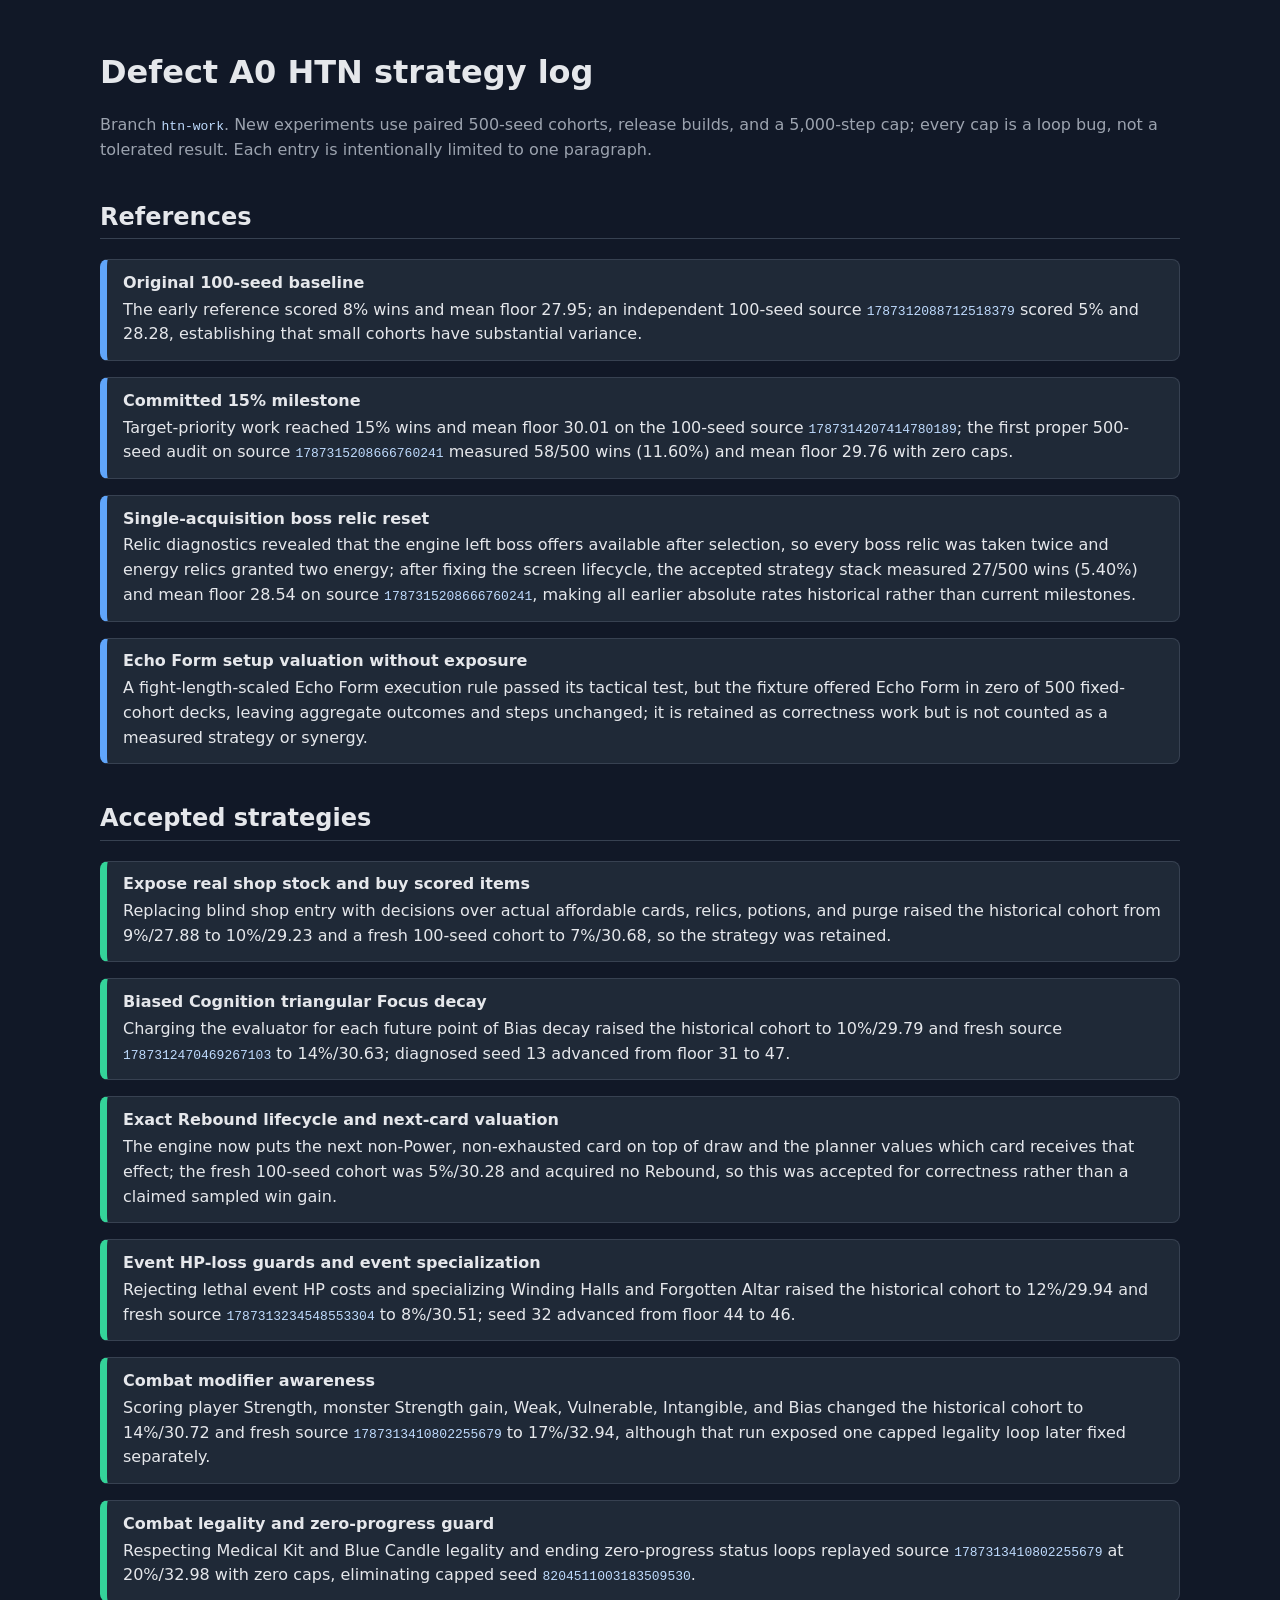
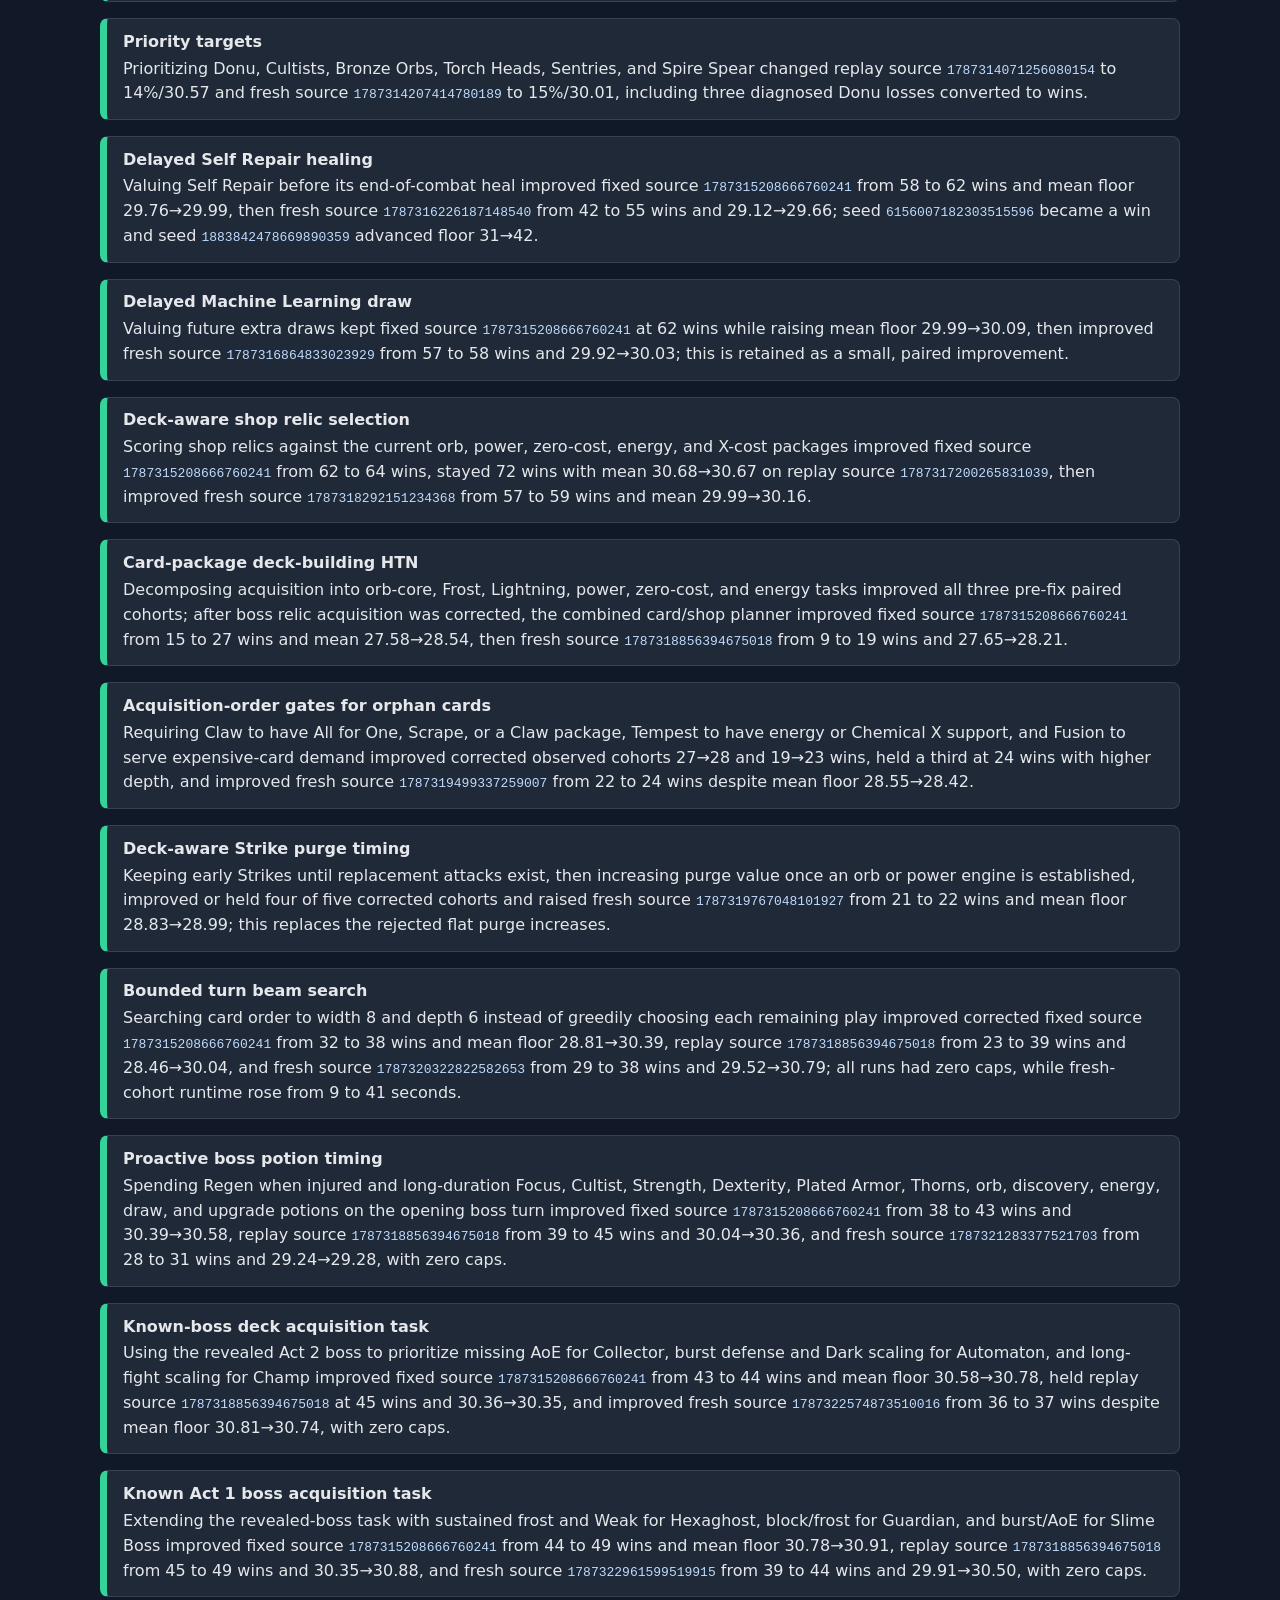
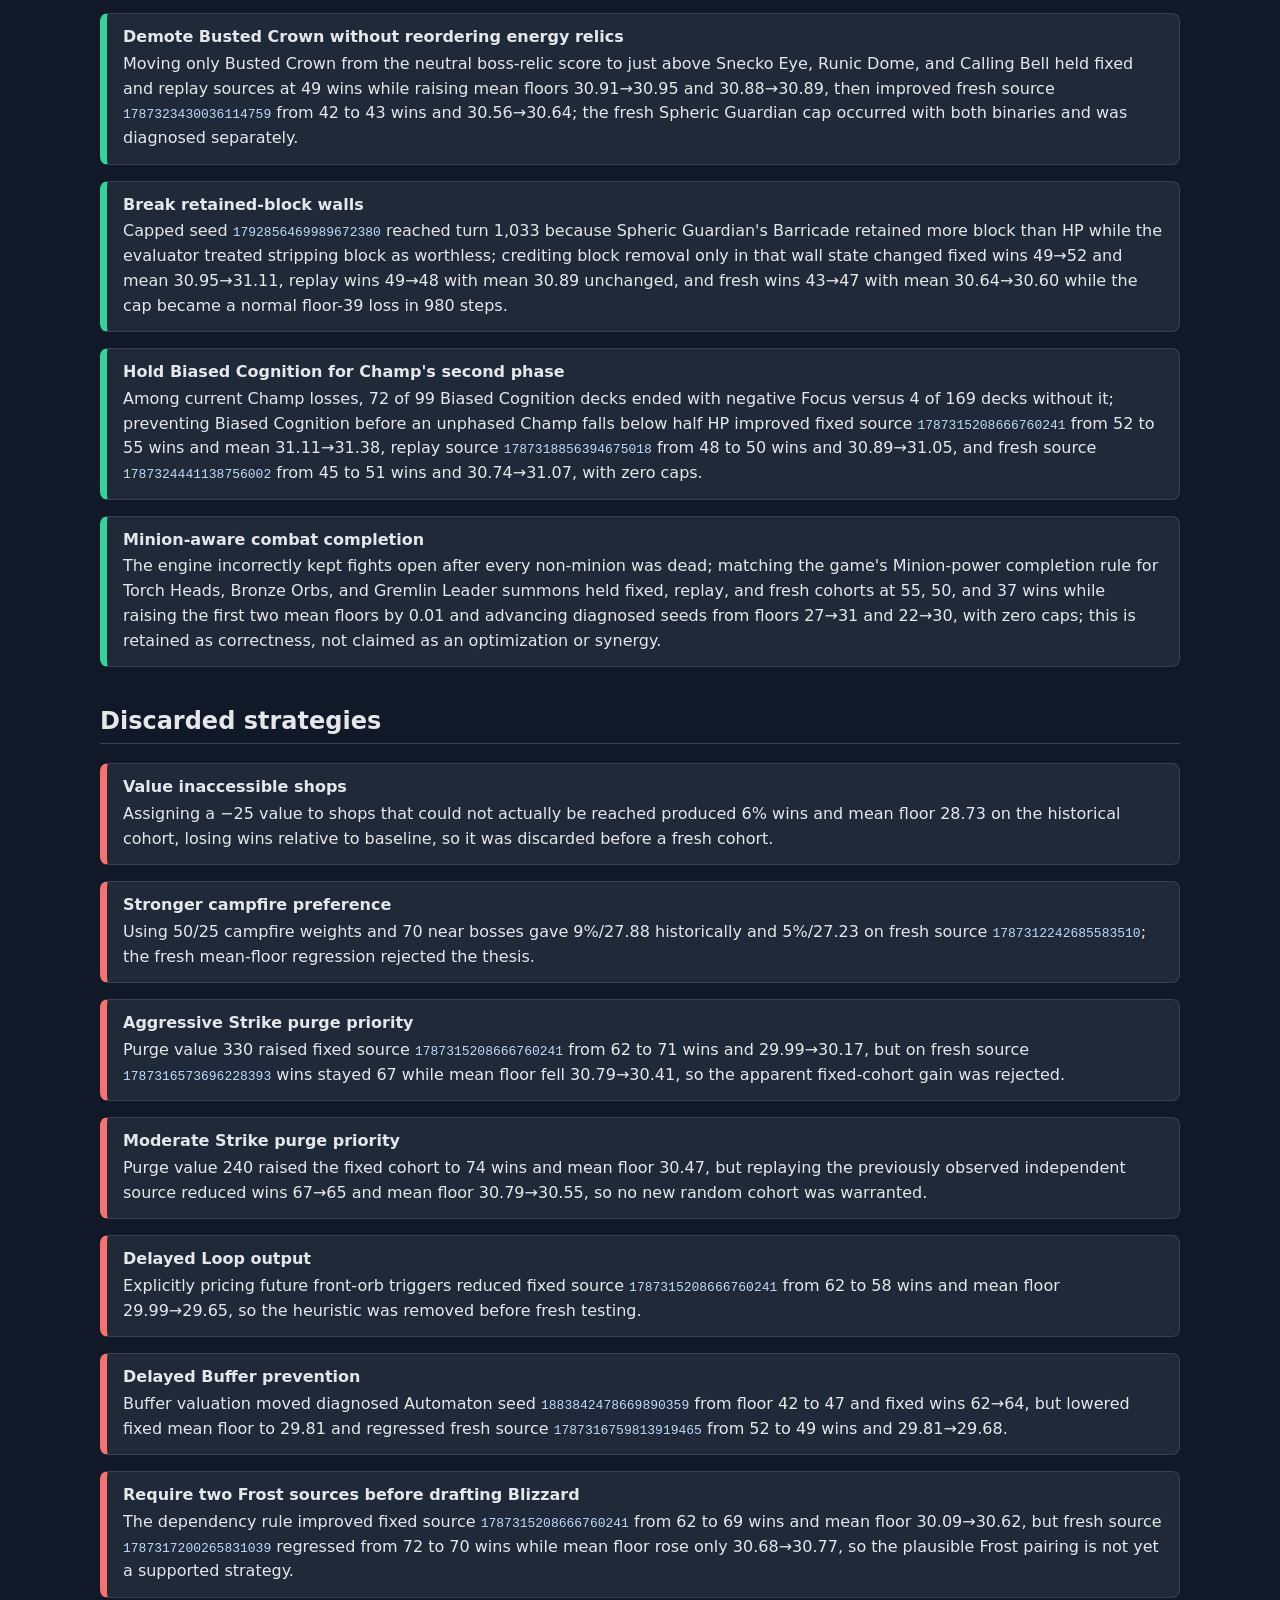
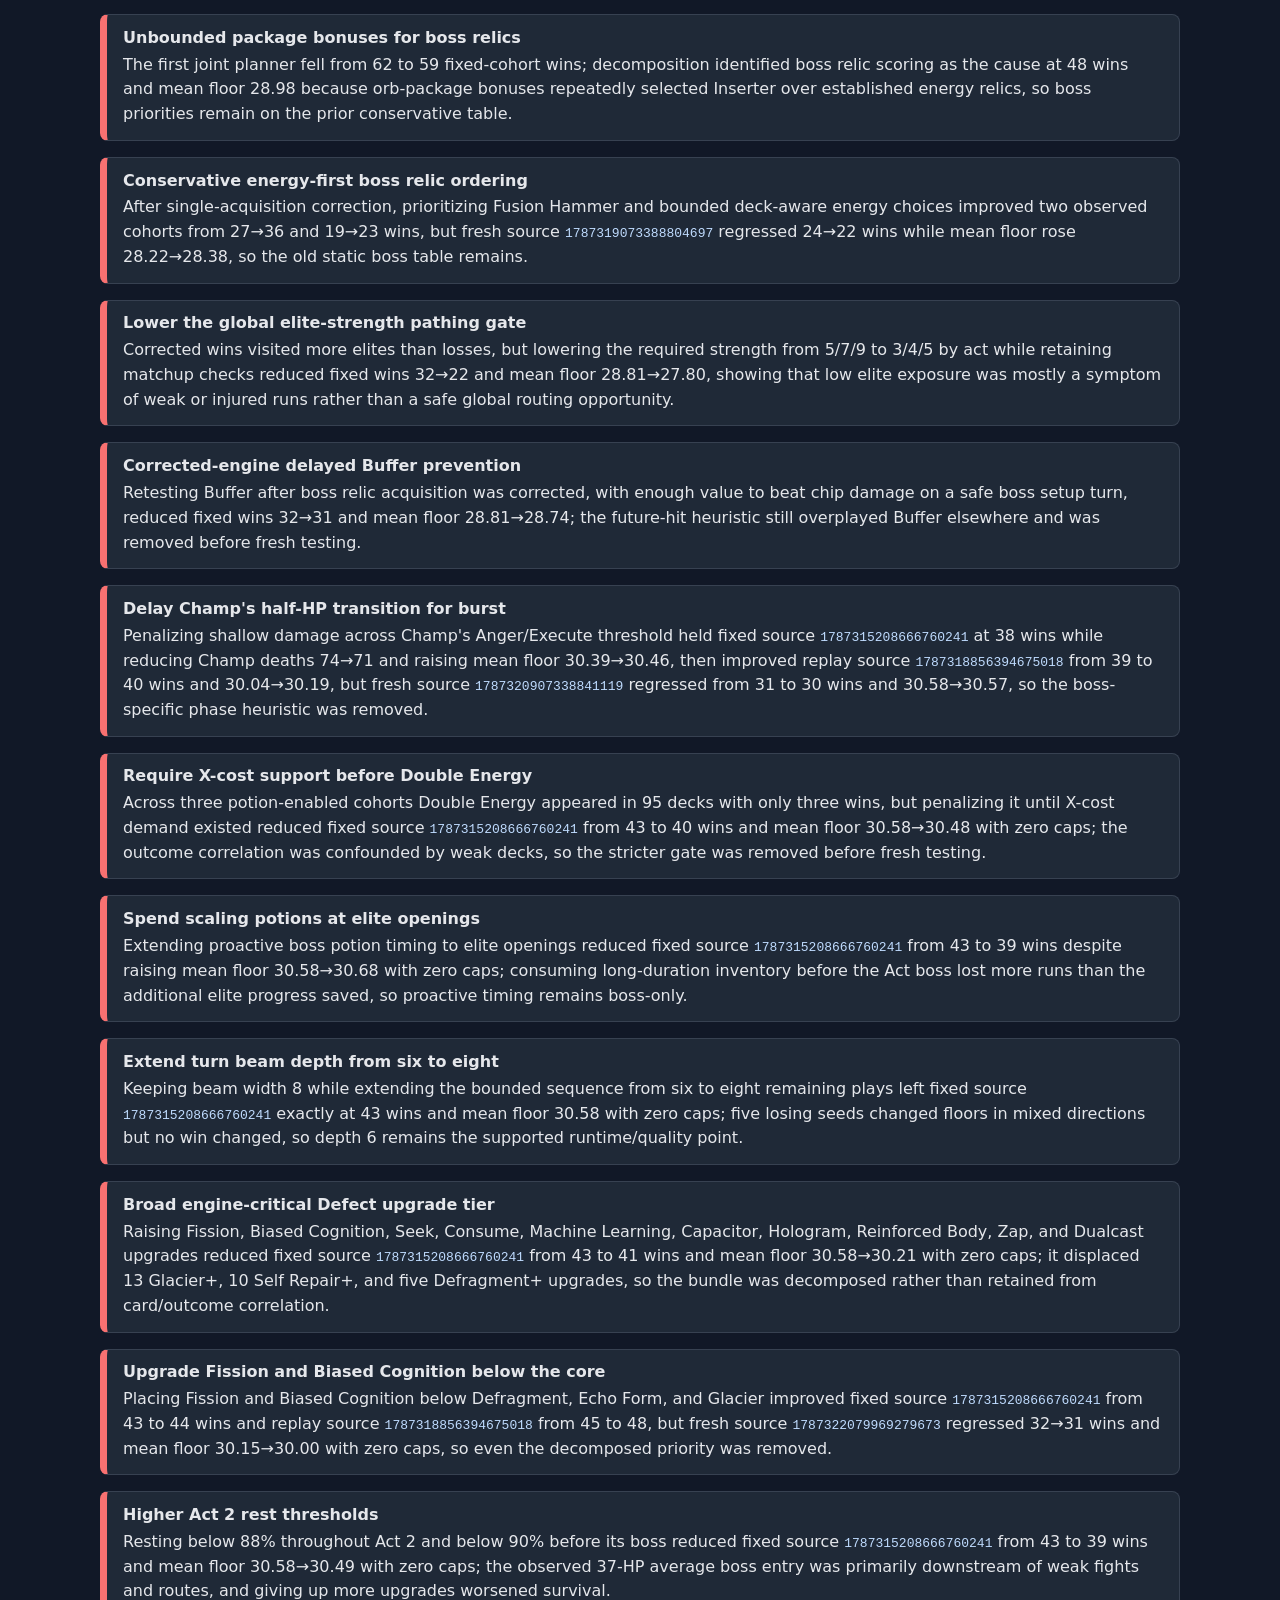
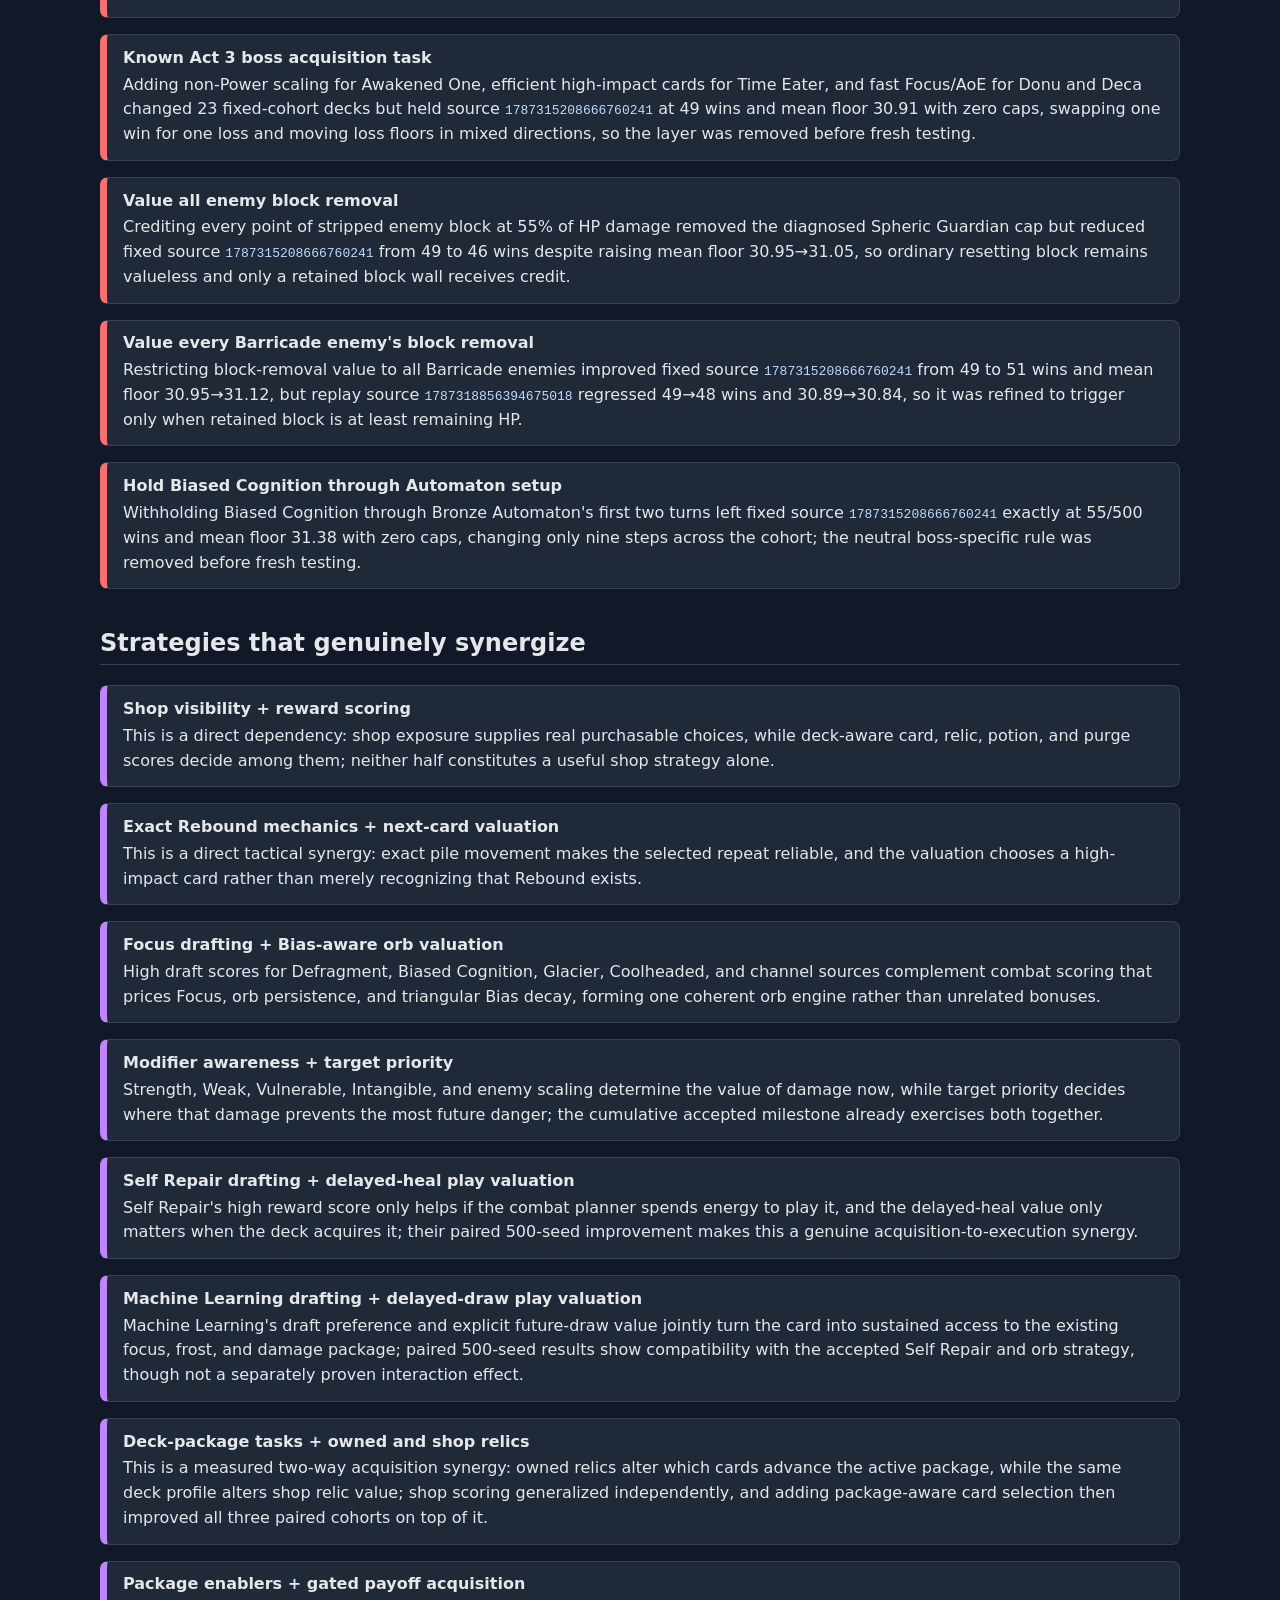
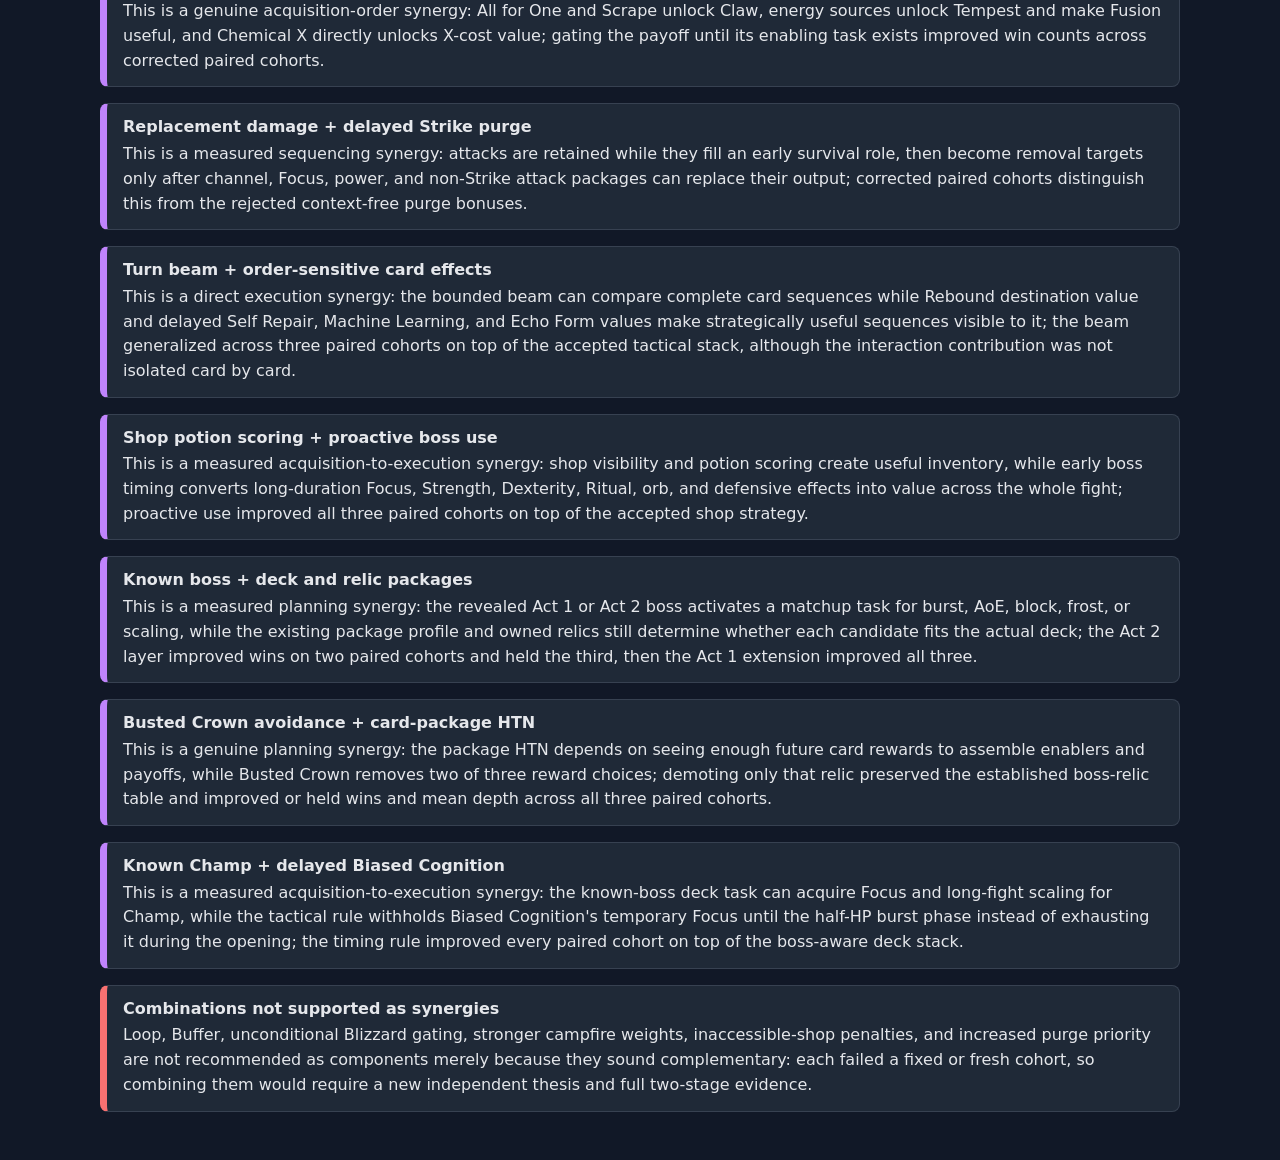
==== commit b1898a2d: "Complete combat when only minions remain" ====
--- a/HTN_STRATEGY_LOG.html
+++ b/HTN_STRATEGY_LOG.html
@@ -50,6 +50,14 @@
       <article class="accepted"><h3>Card-package deck-building HTN</h3><p>Decomposing acquisition into orb-core, Frost, Lightning, power, zero-cost, and energy tasks improved all three pre-fix paired cohorts; after boss relic acquisition was corrected, the combined card/shop planner improved fixed source <code>1787315208666760241</code> from 15 to 27 wins and mean 27.58→28.54, then fresh source <code>1787318856394675018</code> from 9 to 19 wins and 27.65→28.21.</p></article>
       <article class="accepted"><h3>Acquisition-order gates for orphan cards</h3><p>Requiring Claw to have All for One, Scrape, or a Claw package, Tempest to have energy or Chemical X support, and Fusion to serve expensive-card demand improved corrected observed cohorts 27→28 and 19→23 wins, held a third at 24 wins with higher depth, and improved fresh source <code>1787319499337259007</code> from 22 to 24 wins despite mean floor 28.55→28.42.</p></article>
       <article class="accepted"><h3>Deck-aware Strike purge timing</h3><p>Keeping early Strikes until replacement attacks exist, then increasing purge value once an orb or power engine is established, improved or held four of five corrected cohorts and raised fresh source <code>1787319767048101927</code> from 21 to 22 wins and mean floor 28.83→28.99; this replaces the rejected flat purge increases.</p></article>
+      <article class="accepted"><h3>Bounded turn beam search</h3><p>Searching card order to width 8 and depth 6 instead of greedily choosing each remaining play improved corrected fixed source <code>1787315208666760241</code> from 32 to 38 wins and mean floor 28.81→30.39, replay source <code>1787318856394675018</code> from 23 to 39 wins and 28.46→30.04, and fresh source <code>1787320322822582653</code> from 29 to 38 wins and 29.52→30.79; all runs had zero caps, while fresh-cohort runtime rose from 9 to 41 seconds.</p></article>
+      <article class="accepted"><h3>Proactive boss potion timing</h3><p>Spending Regen when injured and long-duration Focus, Cultist, Strength, Dexterity, Plated Armor, Thorns, orb, discovery, energy, draw, and upgrade potions on the opening boss turn improved fixed source <code>1787315208666760241</code> from 38 to 43 wins and 30.39→30.58, replay source <code>1787318856394675018</code> from 39 to 45 wins and 30.04→30.36, and fresh source <code>1787321283377521703</code> from 28 to 31 wins and 29.24→29.28, with zero caps.</p></article>
+      <article class="accepted"><h3>Known-boss deck acquisition task</h3><p>Using the revealed Act 2 boss to prioritize missing AoE for Collector, burst defense and Dark scaling for Automaton, and long-fight scaling for Champ improved fixed source <code>1787315208666760241</code> from 43 to 44 wins and mean floor 30.58→30.78, held replay source <code>1787318856394675018</code> at 45 wins and 30.36→30.35, and improved fresh source <code>1787322574873510016</code> from 36 to 37 wins despite mean floor 30.81→30.74, with zero caps.</p></article>
+      <article class="accepted"><h3>Known Act 1 boss acquisition task</h3><p>Extending the revealed-boss task with sustained frost and Weak for Hexaghost, block/frost for Guardian, and burst/AoE for Slime Boss improved fixed source <code>1787315208666760241</code> from 44 to 49 wins and mean floor 30.78→30.91, replay source <code>1787318856394675018</code> from 45 to 49 wins and 30.35→30.88, and fresh source <code>1787322961599519915</code> from 39 to 44 wins and 29.91→30.50, with zero caps.</p></article>
+      <article class="accepted"><h3>Demote Busted Crown without reordering energy relics</h3><p>Moving only Busted Crown from the neutral boss-relic score to just above Snecko Eye, Runic Dome, and Calling Bell held fixed and replay sources at 49 wins while raising mean floors 30.91→30.95 and 30.88→30.89, then improved fresh source <code>1787323430036114759</code> from 42 to 43 wins and 30.56→30.64; the fresh Spheric Guardian cap occurred with both binaries and was diagnosed separately.</p></article>
+      <article class="accepted"><h3>Break retained-block walls</h3><p>Capped seed <code>1792856469989672380</code> reached turn 1,033 because Spheric Guardian's Barricade retained more block than HP while the evaluator treated stripping block as worthless; crediting block removal only in that wall state changed fixed wins 49→52 and mean 30.95→31.11, replay wins 49→48 with mean 30.89 unchanged, and fresh wins 43→47 with mean 30.64→30.60 while the cap became a normal floor-39 loss in 980 steps.</p></article>
+      <article class="accepted"><h3>Hold Biased Cognition for Champ's second phase</h3><p>Among current Champ losses, 72 of 99 Biased Cognition decks ended with negative Focus versus 4 of 169 decks without it; preventing Biased Cognition before an unphased Champ falls below half HP improved fixed source <code>1787315208666760241</code> from 52 to 55 wins and mean 31.11→31.38, replay source <code>1787318856394675018</code> from 48 to 50 wins and 30.89→31.05, and fresh source <code>1787324441138756002</code> from 45 to 51 wins and 30.74→31.07, with zero caps.</p></article>
+      <article class="accepted"><h3>Minion-aware combat completion</h3><p>The engine incorrectly kept fights open after every non-minion was dead; matching the game's Minion-power completion rule for Torch Heads, Bronze Orbs, and Gremlin Leader summons held fixed, replay, and fresh cohorts at 55, 50, and 37 wins while raising the first two mean floors by 0.01 and advancing diagnosed seeds from floors 27→31 and 22→30, with zero caps; this is retained as correctness, not claimed as an optimization or synergy.</p></article>
     </section>
 
     <section>
@@ -64,6 +72,18 @@
       <article class="rejected"><h3>Unbounded package bonuses for boss relics</h3><p>The first joint planner fell from 62 to 59 fixed-cohort wins; decomposition identified boss relic scoring as the cause at 48 wins and mean floor 28.98 because orb-package bonuses repeatedly selected Inserter over established energy relics, so boss priorities remain on the prior conservative table.</p></article>
       <article class="rejected"><h3>Conservative energy-first boss relic ordering</h3><p>After single-acquisition correction, prioritizing Fusion Hammer and bounded deck-aware energy choices improved two observed cohorts from 27→36 and 19→23 wins, but fresh source <code>1787319073388804697</code> regressed 24→22 wins while mean floor rose 28.22→28.38, so the old static boss table remains.</p></article>
       <article class="rejected"><h3>Lower the global elite-strength pathing gate</h3><p>Corrected wins visited more elites than losses, but lowering the required strength from 5/7/9 to 3/4/5 by act while retaining matchup checks reduced fixed wins 32→22 and mean floor 28.81→27.80, showing that low elite exposure was mostly a symptom of weak or injured runs rather than a safe global routing opportunity.</p></article>
+      <article class="rejected"><h3>Corrected-engine delayed Buffer prevention</h3><p>Retesting Buffer after boss relic acquisition was corrected, with enough value to beat chip damage on a safe boss setup turn, reduced fixed wins 32→31 and mean floor 28.81→28.74; the future-hit heuristic still overplayed Buffer elsewhere and was removed before fresh testing.</p></article>
+      <article class="rejected"><h3>Delay Champ's half-HP transition for burst</h3><p>Penalizing shallow damage across Champ's Anger/Execute threshold held fixed source <code>1787315208666760241</code> at 38 wins while reducing Champ deaths 74→71 and raising mean floor 30.39→30.46, then improved replay source <code>1787318856394675018</code> from 39 to 40 wins and 30.04→30.19, but fresh source <code>1787320907338841119</code> regressed from 31 to 30 wins and 30.58→30.57, so the boss-specific phase heuristic was removed.</p></article>
+      <article class="rejected"><h3>Require X-cost support before Double Energy</h3><p>Across three potion-enabled cohorts Double Energy appeared in 95 decks with only three wins, but penalizing it until X-cost demand existed reduced fixed source <code>1787315208666760241</code> from 43 to 40 wins and mean floor 30.58→30.48 with zero caps; the outcome correlation was confounded by weak decks, so the stricter gate was removed before fresh testing.</p></article>
+      <article class="rejected"><h3>Spend scaling potions at elite openings</h3><p>Extending proactive boss potion timing to elite openings reduced fixed source <code>1787315208666760241</code> from 43 to 39 wins despite raising mean floor 30.58→30.68 with zero caps; consuming long-duration inventory before the Act boss lost more runs than the additional elite progress saved, so proactive timing remains boss-only.</p></article>
+      <article class="rejected"><h3>Extend turn beam depth from six to eight</h3><p>Keeping beam width 8 while extending the bounded sequence from six to eight remaining plays left fixed source <code>1787315208666760241</code> exactly at 43 wins and mean floor 30.58 with zero caps; five losing seeds changed floors in mixed directions but no win changed, so depth 6 remains the supported runtime/quality point.</p></article>
+      <article class="rejected"><h3>Broad engine-critical Defect upgrade tier</h3><p>Raising Fission, Biased Cognition, Seek, Consume, Machine Learning, Capacitor, Hologram, Reinforced Body, Zap, and Dualcast upgrades reduced fixed source <code>1787315208666760241</code> from 43 to 41 wins and mean floor 30.58→30.21 with zero caps; it displaced 13 Glacier+, 10 Self Repair+, and five Defragment+ upgrades, so the bundle was decomposed rather than retained from card/outcome correlation.</p></article>
+      <article class="rejected"><h3>Upgrade Fission and Biased Cognition below the core</h3><p>Placing Fission and Biased Cognition below Defragment, Echo Form, and Glacier improved fixed source <code>1787315208666760241</code> from 43 to 44 wins and replay source <code>1787318856394675018</code> from 45 to 48, but fresh source <code>1787322079969279673</code> regressed 32→31 wins and mean floor 30.15→30.00 with zero caps, so even the decomposed priority was removed.</p></article>
+      <article class="rejected"><h3>Higher Act 2 rest thresholds</h3><p>Resting below 88% throughout Act 2 and below 90% before its boss reduced fixed source <code>1787315208666760241</code> from 43 to 39 wins and mean floor 30.58→30.49 with zero caps; the observed 37-HP average boss entry was primarily downstream of weak fights and routes, and giving up more upgrades worsened survival.</p></article>
+      <article class="rejected"><h3>Known Act 3 boss acquisition task</h3><p>Adding non-Power scaling for Awakened One, efficient high-impact cards for Time Eater, and fast Focus/AoE for Donu and Deca changed 23 fixed-cohort decks but held source <code>1787315208666760241</code> at 49 wins and mean floor 30.91 with zero caps, swapping one win for one loss and moving loss floors in mixed directions, so the layer was removed before fresh testing.</p></article>
+      <article class="rejected"><h3>Value all enemy block removal</h3><p>Crediting every point of stripped enemy block at 55% of HP damage removed the diagnosed Spheric Guardian cap but reduced fixed source <code>1787315208666760241</code> from 49 to 46 wins despite raising mean floor 30.95→31.05, so ordinary resetting block remains valueless and only a retained block wall receives credit.</p></article>
+      <article class="rejected"><h3>Value every Barricade enemy's block removal</h3><p>Restricting block-removal value to all Barricade enemies improved fixed source <code>1787315208666760241</code> from 49 to 51 wins and mean floor 30.95→31.12, but replay source <code>1787318856394675018</code> regressed 49→48 wins and 30.89→30.84, so it was refined to trigger only when retained block is at least remaining HP.</p></article>
+      <article class="rejected"><h3>Hold Biased Cognition through Automaton setup</h3><p>Withholding Biased Cognition through Bronze Automaton's first two turns left fixed source <code>1787315208666760241</code> exactly at 55/500 wins and mean floor 31.38 with zero caps, changing only nine steps across the cohort; the neutral boss-specific rule was removed before fresh testing.</p></article>
     </section>
 
     <section>
@@ -77,6 +97,11 @@
       <article class="synergy"><h3>Deck-package tasks + owned and shop relics</h3><p>This is a measured two-way acquisition synergy: owned relics alter which cards advance the active package, while the same deck profile alters shop relic value; shop scoring generalized independently, and adding package-aware card selection then improved all three paired cohorts on top of it.</p></article>
       <article class="synergy"><h3>Package enablers + gated payoff acquisition</h3><p>This is a genuine acquisition-order synergy: All for One and Scrape unlock Claw, energy sources unlock Tempest and make Fusion useful, and Chemical X directly unlocks X-cost value; gating the payoff until its enabling task exists improved win counts across corrected paired cohorts.</p></article>
       <article class="synergy"><h3>Replacement damage + delayed Strike purge</h3><p>This is a measured sequencing synergy: attacks are retained while they fill an early survival role, then become removal targets only after channel, Focus, power, and non-Strike attack packages can replace their output; corrected paired cohorts distinguish this from the rejected context-free purge bonuses.</p></article>
+      <article class="synergy"><h3>Turn beam + order-sensitive card effects</h3><p>This is a direct execution synergy: the bounded beam can compare complete card sequences while Rebound destination value and delayed Self Repair, Machine Learning, and Echo Form values make strategically useful sequences visible to it; the beam generalized across three paired cohorts on top of the accepted tactical stack, although the interaction contribution was not isolated card by card.</p></article>
+      <article class="synergy"><h3>Shop potion scoring + proactive boss use</h3><p>This is a measured acquisition-to-execution synergy: shop visibility and potion scoring create useful inventory, while early boss timing converts long-duration Focus, Strength, Dexterity, Ritual, orb, and defensive effects into value across the whole fight; proactive use improved all three paired cohorts on top of the accepted shop strategy.</p></article>
+      <article class="synergy"><h3>Known boss + deck and relic packages</h3><p>This is a measured planning synergy: the revealed Act 1 or Act 2 boss activates a matchup task for burst, AoE, block, frost, or scaling, while the existing package profile and owned relics still determine whether each candidate fits the actual deck; the Act 2 layer improved wins on two paired cohorts and held the third, then the Act 1 extension improved all three.</p></article>
+      <article class="synergy"><h3>Busted Crown avoidance + card-package HTN</h3><p>This is a genuine planning synergy: the package HTN depends on seeing enough future card rewards to assemble enablers and payoffs, while Busted Crown removes two of three reward choices; demoting only that relic preserved the established boss-relic table and improved or held wins and mean depth across all three paired cohorts.</p></article>
+      <article class="synergy"><h3>Known Champ + delayed Biased Cognition</h3><p>This is a measured acquisition-to-execution synergy: the known-boss deck task can acquire Focus and long-fight scaling for Champ, while the tactical rule withholds Biased Cognition's temporary Focus until the half-HP burst phase instead of exhausting it during the opening; the timing rule improved every paired cohort on top of the boss-aware deck stack.</p></article>
       <article class="rejected"><h3>Combinations not supported as synergies</h3><p>Loop, Buffer, unconditional Blizzard gating, stronger campfire weights, inaccessible-shop penalties, and increased purge priority are not recommended as components merely because they sound complementary: each failed a fixed or fresh cohort, so combining them would require a new independent thesis and full two-stage evidence.</p></article>
     </section>
   </main>
